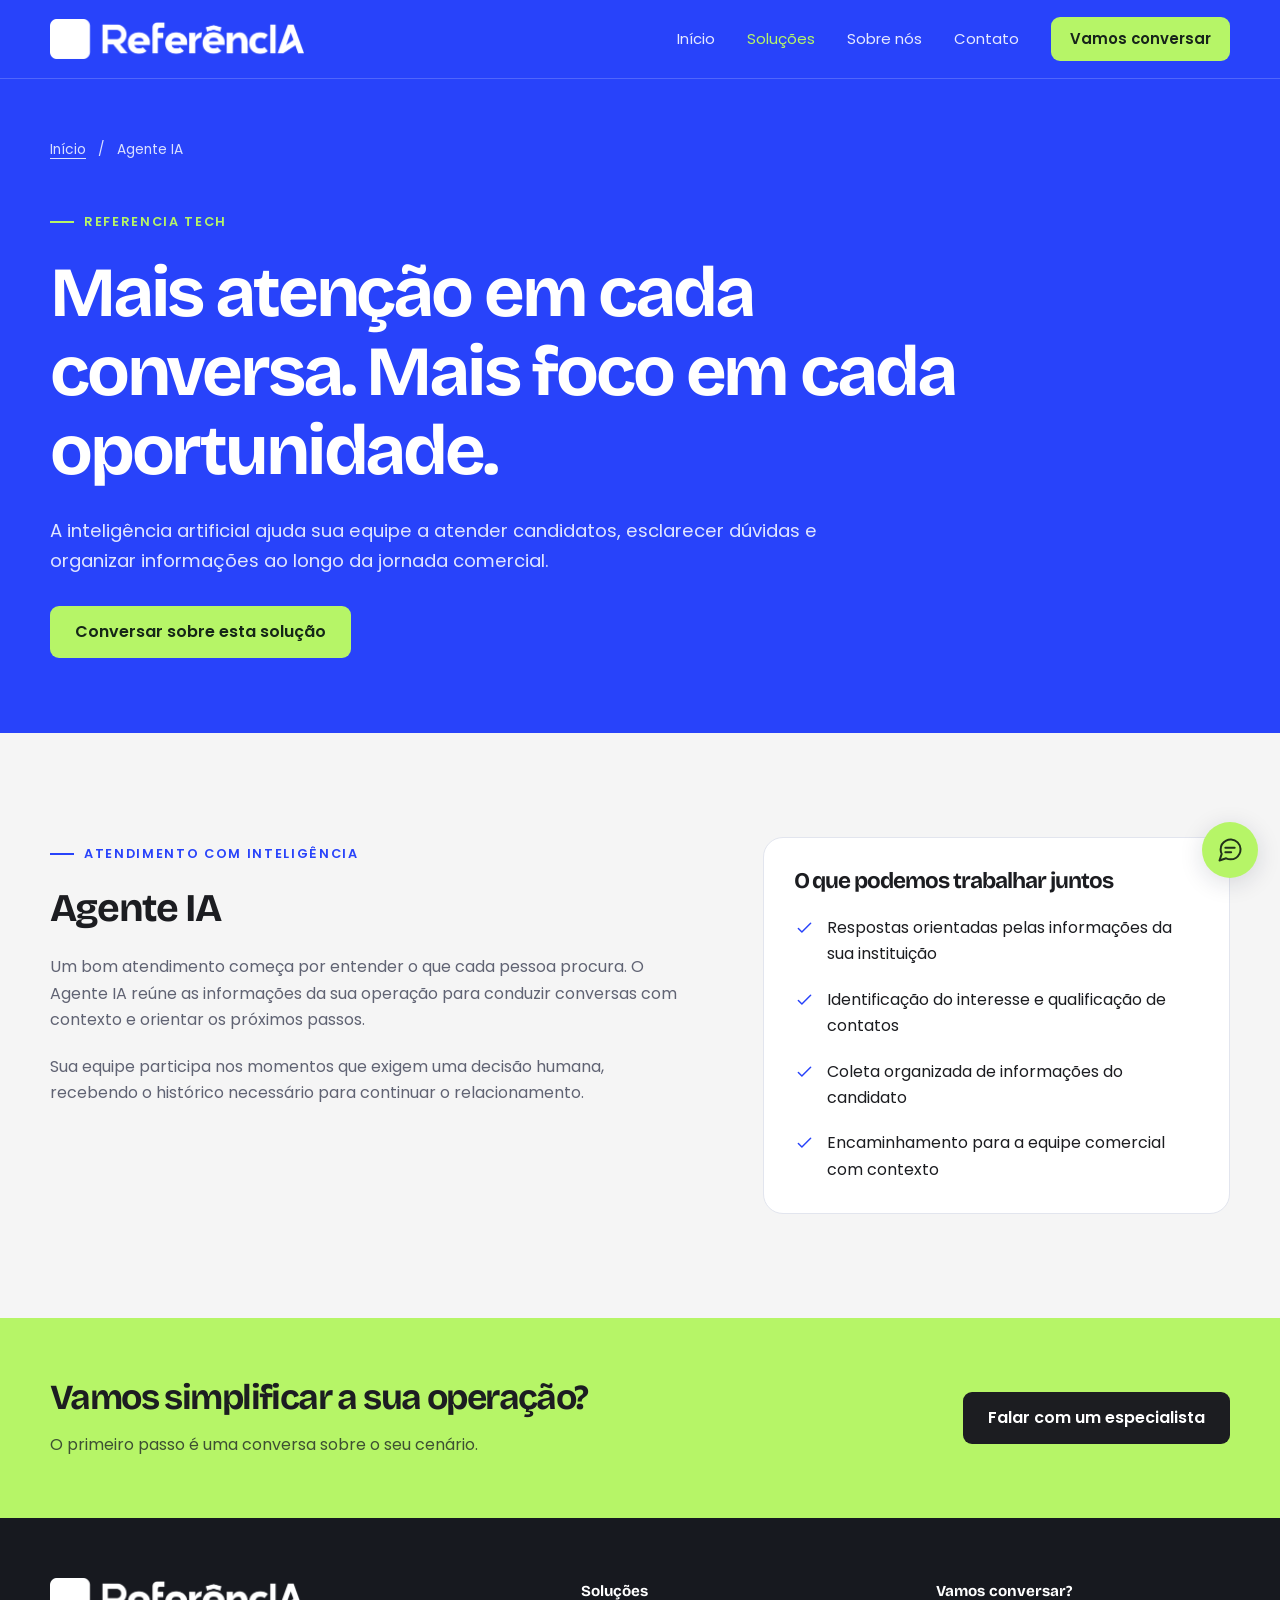
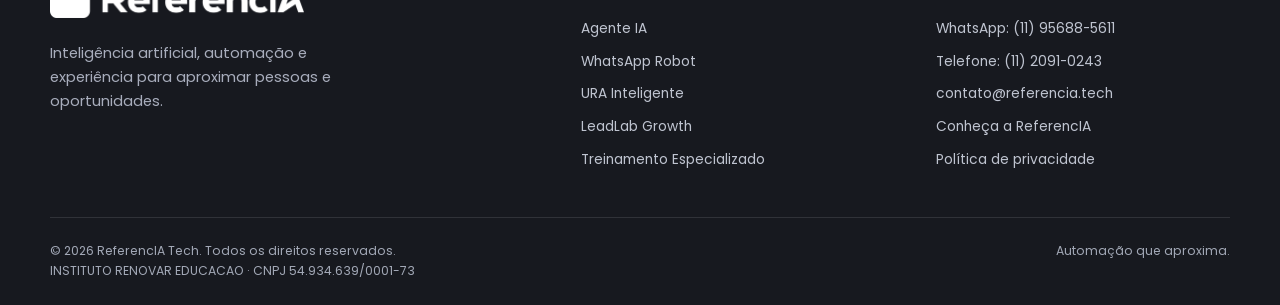
==== agente-ia/index.html @ 693314c7 "Restaura logo, partículas e estética da referência original" ====
<!doctype html>
<html lang="pt-BR"><head><meta charset="utf-8"><meta name="viewport" content="width=device-width, initial-scale=1"><title>Agente IA | ReferencIA Tech</title><meta name="description" content="Conversas que acolhem, respondem e qualificam. Dê continuidade ao atendimento e entregue mais contexto à sua equipe."><meta name="theme-color" content="#2843fa"><meta name="robots" content="index, follow"><link rel="canonical" href="https://referencia.tech/agente-ia/"><meta property="og:type" content="website"><meta property="og:locale" content="pt_BR"><meta property="og:site_name" content="ReferencIA Tech"><meta property="og:title" content="Agente IA | ReferencIA Tech"><meta property="og:description" content="Conversas que acolhem, respondem e qualificam. Dê continuidade ao atendimento e entregue mais contexto à sua equipe."><meta property="og:url" content="https://referencia.tech/agente-ia/"><meta property="og:image" content="https://referencia.tech/wp-content/uploads/2025/11/Diferenciais-6.jpg"><meta name="twitter:card" content="summary_large_image"><link rel="icon" type="image/png" href="../assets/favicon.png"><link rel="preload" href="../assets/brand.woff2" as="font" type="font/woff2" crossorigin><link rel="stylesheet" href="../assets/site.css?v=20260929-2"><script defer src="../assets/site.js?v=20260929-2"></script><script type="application/ld+json">{"@context": "https://schema.org", "@type": "Organization", "name": "ReferencIA Tech", "legalName": "INSTITUTO RENOVAR EDUCACAO", "url": "https://referencia.tech/", "email": "contato@referencia.tech", "telephone": "+5511956885611"}</script><noscript><style>.menu-toggle{display:none}@media(max-width:720px){.nav-wrap{height:auto;flex-wrap:wrap;padding-block:20px}.nav-links{display:flex;position:static;padding:0;box-shadow:none;background:transparent;width:100%}}[data-contact-form]{display:none}</style></noscript></head><body><a href="#conteudo" class="skip-link">Pular para o conteúdo</a>
<header class="header"><div class="container nav-wrap"><a class="brand" href="../" aria-label="ReferencIA Tech — página inicial"><img src="[data-uri]" width="1024" height="161" alt="ReferencIA"></a>
<button class="menu-toggle" data-menu-toggle aria-expanded="false" aria-controls="menu-principal" aria-label="Abrir menu"><svg class="icon" viewBox="0 0 24 24" aria-hidden="true"><path d="M4 6h16M4 12h16M4 18h16"/></svg></button>
<nav class="nav-links" id="menu-principal" data-menu aria-label="Navegação principal"><a href="../">Início</a><a href="../solucoes/" aria-current="page">Soluções</a><a href="../sobre-nos/">Sobre nós</a><a href="../contato/">Contato</a><a href="https://wa.me/5511956885611?text=Ol%C3%A1%21%20Quero%20conhecer%20as%20solu%C3%A7%C3%B5es%20da%20ReferencIA%20Tech." class="button lime" target="_blank" rel="noopener noreferrer">Vamos conversar</a></nav></div></header><main id="conteudo"><section class="page-hero"><div class="container"><nav class="breadcrumbs" aria-label="Caminho da página"><a href="../">Início</a><span aria-hidden="true">/</span><span>Agente IA</span></nav><span class="eyebrow">ReferencIA Tech</span><h1>Mais atenção em cada conversa. Mais foco em cada oportunidade.</h1><p>A inteligência artificial ajuda sua equipe a atender candidatos, esclarecer dúvidas e organizar informações ao longo da jornada comercial.</p><div class="actions"><a class="button lime" href="../contato/">Conversar sobre esta solução</a></div></div></section><section class="section"><div class="container detail-layout"><div><span class="eyebrow">Atendimento com inteligência</span><h2>Agente IA</h2><p>Um bom atendimento começa por entender o que cada pessoa procura. O Agente IA reúne as informações da sua operação para conduzir conversas com contexto e orientar os próximos passos.</p><p>Sua equipe participa nos momentos que exigem uma decisão humana, recebendo o histórico necessário para continuar o relacionamento.</p></div><aside class="detail-box"><h3>O que podemos trabalhar juntos</h3><ul class="checklist"><li><svg class="icon" viewBox="0 0 24 24" aria-hidden="true"><path d="m5 12 4 4L19 6"/></svg><span>Respostas orientadas pelas informações da sua instituição</span></li><li><svg class="icon" viewBox="0 0 24 24" aria-hidden="true"><path d="m5 12 4 4L19 6"/></svg><span>Identificação do interesse e qualificação de contatos</span></li><li><svg class="icon" viewBox="0 0 24 24" aria-hidden="true"><path d="m5 12 4 4L19 6"/></svg><span>Coleta organizada de informações do candidato</span></li><li><svg class="icon" viewBox="0 0 24 24" aria-hidden="true"><path d="m5 12 4 4L19 6"/></svg><span>Encaminhamento para a equipe comercial com contexto</span></li></ul></aside></div></section><section class="cta-band"><div class="container"><div><h2>Vamos simplificar a sua operação?</h2><p>O primeiro passo é uma conversa sobre o seu cenário.</p></div><a href="../contato/" class="button dark">Falar com um especialista</a></div></section></main><footer class="footer"><div class="container"><div class="footer-top"><div class="footer-about"><a class="brand" href="../" aria-label="ReferencIA Tech — início"><img src="[data-uri]" width="1024" height="161" alt="ReferencIA"></a><p>Inteligência artificial, automação e experiência para aproximar pessoas e oportunidades.</p></div><div><h3>Soluções</h3><div class="footer-links"><a href="../agente-ia/">Agente IA</a><a href="../whatsapp-robot/">WhatsApp Robot</a><a href="../ura-inteligente/">URA Inteligente</a><a href="../leadlab-growth/">LeadLab Growth</a><a href="../treinamento-especializado/">Treinamento Especializado</a></div></div><div><h3>Vamos conversar?</h3><div class="footer-links"><a href="https://wa.me/5511956885611?text=Ol%C3%A1%21%20Quero%20conhecer%20as%20solu%C3%A7%C3%B5es%20da%20ReferencIA%20Tech." target="_blank" rel="noopener noreferrer">WhatsApp: (11) 95688-5611</a><a href="tel:+551120910243">Telefone: (11) 2091-0243</a><a href="mailto:contato@referencia.tech">contato@referencia.tech</a><a href="../sobre-nos/">Conheça a ReferencIA</a><a href="../politica-de-privacidade/">Política de privacidade</a></div></div></div><div class="footer-legal"><p>© 2026 ReferencIA Tech. Todos os direitos reservados.<br>INSTITUTO RENOVAR EDUCACAO · CNPJ 54.934.639/0001-73</p><span>Automação que aproxima.</span></div></div></footer><a class="whatsapp-float" href="https://wa.me/5511956885611?text=Ol%C3%A1%21%20Quero%20conhecer%20as%20solu%C3%A7%C3%B5es%20da%20ReferencIA%20Tech." target="_blank" rel="noopener noreferrer" aria-label="Conversar com a ReferencIA pelo WhatsApp"><svg class="icon" viewBox="0 0 24 24" aria-hidden="true"><path d="M21 11.5a8.4 8.4 0 0 1-.9 3.8 8.5 8.5 0 0 1-7.6 4.7 8.4 8.4 0 0 1-3.8-.9L3 21l1.9-5.7a8.4 8.4 0 0 1-.9-3.8 8.5 8.5 0 0 1 4.7-7.6 8.4 8.4 0 0 1 3.8-.9h.5a8.5 8.5 0 0 1 8 8v.5Z"/><path d="M8 10h8m-8 4h5"/></svg></a></body></html>
---- assets/site.css ----
@font-face{font-family:Brand;src:url('./brand.woff2') format('woff2');font-display:swap;font-weight:100 900}
:root{--blue:#2843fa;--blue-deep:#1832d8;--lime:#b6f567;--ink:#1c1d21;--muted:#606373;--paper:#f6f7fb;--line:#e2e5ee;--radius:20px;--max:1180px}
*{box-sizing:border-box}html{scroll-behavior:smooth;scroll-padding-top:100px}body{margin:0;color:var(--ink);background:var(--paper);font-family:Brand,'Segoe UI',Arial,sans-serif;font-size:16px;line-height:1.65}a{color:inherit;text-decoration:none}img{display:block;max-width:100%;height:auto}button,input,select,textarea{font:inherit}button,a,input,select,textarea{-webkit-tap-highlight-color:transparent}a,button{touch-action:manipulation}button{cursor:pointer}button:disabled{cursor:wait;opacity:.7}a:focus-visible,button:focus-visible,summary:focus-visible{outline:3px solid var(--lime);outline-offset:5px}input:focus-visible,select:focus-visible,textarea:focus-visible{outline:3px solid var(--blue);outline-offset:2px}p,h1,h2,h3{margin:0}h1,h2,h3{line-height:1.12;letter-spacing:-.045em;font-weight:700}h2{font-size:clamp(2.1rem,4vw,3.25rem)}h3{font-size:1.4rem}p{color:var(--muted)}.container{width:min(var(--max),calc(100% - 64px));margin-inline:auto}.section{padding:104px 0}.eyebrow{display:inline-flex;align-items:center;gap:10px;font-size:.8rem;letter-spacing:.13em;font-weight:650;text-transform:uppercase;color:var(--blue);margin-bottom:22px}.eyebrow:before{content:'';width:24px;height:2px;background:currentColor}.button{display:inline-flex;justify-content:center;align-items:center;gap:10px;min-height:52px;padding:12px 24px;border:1px solid transparent;border-radius:9px;background:var(--blue);color:#fff;font-weight:650;line-height:1.4;transition:transform .2s,background .2s}.button:hover{background:var(--blue-deep);transform:translateY(-2px)}.button.lime{background:var(--lime);color:#152617}.button.lime:hover{background:#c5ff82}.button.outline{background:transparent;border-color:#ffffff50;color:#fff}.button.outline:hover{background:#ffffff12}.button.dark{background:var(--ink)}.button.white{background:#fff;color:var(--blue)}.actions{display:flex;flex-wrap:wrap;gap:14px}.skip-link{position:fixed;top:-100px;left:20px;padding:12px 20px;z-index:200;background:var(--lime);color:#111}.skip-link:focus{top:12px}.icon{width:26px;height:26px;fill:none;stroke:currentColor;stroke-width:1.7;stroke-linecap:round;stroke-linejoin:round;flex:none}
.header{position:sticky;top:0;z-index:50;background:var(--blue);color:#fff;border-bottom:1px solid #ffffff28}.nav-wrap{height:88px;display:flex;align-items:center;justify-content:space-between;gap:28px}.brand{display:block;flex:none}.brand img{width:214px;filter:brightness(0) invert(1)}.nav-links{display:flex;align-items:center;gap:32px}.nav-links>a{font-size:.93rem;color:#e6e9ff;transition:color .2s}.nav-links>a:hover,.nav-links>a[aria-current=page]{color:var(--lime)}.nav-links .button{min-height:44px;padding:10px 18px;color:#17241a}.menu-toggle{display:none;align-items:center;justify-content:center;width:46px;height:46px;background:none;border:1px solid #ffffff50;border-radius:8px;color:#fff}.hero{background:var(--blue);color:#fff;position:relative;overflow:hidden}.hero:before{content:'';position:absolute;inset:0;pointer-events:none;background-image:linear-gradient(#ffffff08 1px,transparent 1px),linear-gradient(90deg,#ffffff08 1px,transparent 1px);background-size:88px 88px;mask-image:linear-gradient(transparent,#000 50%,transparent)}.hero-inner{position:relative;text-align:center;padding:90px 0 62px;max-width:1010px;margin:auto}.hero .eyebrow{color:#e4e8ff;border:1px solid #ffffff32;border-radius:30px;padding:7px 16px;margin-bottom:26px;letter-spacing:.1em}.hero .eyebrow:before{display:none}.hero h1{font-size:clamp(2.8rem,6vw,5.4rem);font-weight:650;line-height:1.04;letter-spacing:-.055em}.hero h1 em{font-style:normal;color:var(--lime)}.hero .lead{font-size:1.13rem;line-height:1.7;color:#e3e8ff;max-width:670px;margin:25px auto 28px}.hero .actions{justify-content:center}.hero-note{margin-top:17px;color:#e1e5ff;font-size:.82rem}.hero-bottom{position:relative;display:flex;justify-content:space-between;align-items:center;gap:24px;padding:24px 0 28px;margin-top:25px;border-top:1px solid #ffffff30;color:#edf0ff}.hero-bottom>span{font-size:.85rem;max-width:180px;line-height:1.4}.audiences{display:flex;gap:32px;flex-wrap:wrap;font-size:.95rem;font-weight:600}.audiences span{display:flex;gap:8px;align-items:center}.audiences .icon{width:18px;height:18px;color:var(--lime)}.section-heading{display:flex;justify-content:space-between;align-items:end;gap:40px;margin-bottom:42px}.section-heading>div{max-width:600px}.section-heading>p{max-width:360px}.section-heading .eyebrow{margin-bottom:17px}.solution-grid{display:grid;grid-template-columns:repeat(3,1fr);gap:18px}.solution-card{border:1px solid var(--line);background:#fff;padding:30px;border-radius:var(--radius);position:relative;display:flex;flex-direction:column;min-height:330px;transition:transform .2s,border-color .2s,box-shadow .2s}.solution-card:hover{transform:translateY(-5px);border-color:#abb5ff;box-shadow:0 16px 35px #1223a10a}.card-top{display:flex;justify-content:space-between;align-items:center;margin-bottom:32px}.icon-box{display:flex;align-items:center;justify-content:center;width:52px;height:52px;border-radius:14px;background:#eef0ff;color:var(--blue)}.card-num{font-size:.8rem;color:#737887}.solution-card p{font-size:.94rem;margin:16px 0 26px}.card-link{margin-top:auto;font-size:.9rem;font-weight:650;color:var(--blue);display:inline-flex;align-items:center;gap:8px;min-height:30px}.card-link:after{content:'+';font-size:1.25rem;font-weight:400}.solution-card.featured{background:var(--blue);color:#fff;border-color:var(--blue)}.solution-card.featured .icon-box{background:var(--lime);color:#19300c}.solution-card.featured p{color:#e2e7ff}.solution-card.featured .card-num{color:#dbe0ff}.solution-card.featured .card-link{color:var(--lime)}.results{background:var(--ink);color:#fff}.results p{color:#b2b6c3}.results .eyebrow{color:var(--lime)}.benefit-grid{display:grid;grid-template-columns:repeat(4,1fr);gap:32px;margin-top:54px}.benefit{border-top:1px solid #ffffff30;padding-top:25px}.benefit .icon{color:var(--lime);margin-bottom:25px}.benefit h3{font-size:1.22rem;line-height:1.25;margin-bottom:14px}.benefit p{font-size:.95rem}.about-layout{display:grid;grid-template-columns:1fr 1fr;gap:80px;align-items:center}.about-image{position:relative;padding:0 24px 24px 0}.about-image>img{width:100%;aspect-ratio:1;object-fit:cover;border-radius:24px}.experience{position:absolute;right:0;bottom:0;background:var(--lime);border-radius:16px;padding:23px 30px;max-width:220px;box-shadow:0 14px 30px #13202515}.experience strong{font-size:3.3rem;line-height:1;letter-spacing:-.06em}.experience p{color:#20311b;line-height:1.35;font-size:.85rem;margin-top:7px}.about-copy>p{margin-top:22px}.about-copy .actions{margin-top:30px}.steps{background:#e9edff}.steps-grid{display:grid;grid-template-columns:repeat(3,1fr);gap:50px;margin-top:44px}.step-number{width:45px;height:45px;display:grid;place-items:center;border:1px solid #adb8f9;border-radius:50%;color:var(--blue);font-size:.86rem;margin-bottom:24px}.steps-grid h3{margin-bottom:15px}.steps-grid p{font-size:.97rem}.contact-layout{display:grid;grid-template-columns:.9fr 1.1fr;gap:80px}.contact-copy>p{margin-top:24px;max-width:430px}.contact-options{display:grid;gap:24px;margin-top:38px}.contact-option{display:flex;align-items:center;gap:17px}.contact-option small{display:block;color:var(--muted);font-size:.82rem}.contact-option strong{display:block;font-weight:600}.contact-option:hover strong{color:var(--blue)}.form-panel{background:#fff;border:1px solid var(--line);border-radius:24px;padding:36px}.form-panel h3{font-size:1.65rem}.form-panel>p{font-size:.91rem;margin:12px 0 27px}.form-grid{display:grid;grid-template-columns:1fr 1fr;gap:19px}.field.full{grid-column:1/-1}.field label{display:block;font-size:.85rem;font-weight:650;margin-bottom:7px}.field input{width:100%;min-width:0;min-height:49px;border:1px solid #d6dbe6;border-radius:7px;background:#fafbff;padding:11px 13px;color:var(--ink)}.field input::placeholder{color:#828897}.consent{display:flex;align-items:start;gap:10px;font-size:.8rem;color:var(--muted);margin:20px 0}.consent input{width:17px;height:17px;flex:none;margin:4px 0 0;accent-color:var(--blue)}.consent a{text-decoration:underline}.form-panel .button{width:100%}.form-status{font-size:.91rem;margin-top:16px;min-height:0;color:var(--ink)}.form-status:empty{display:none}.form-status[data-state=error]{color:#a52a24}.form-status[data-state=success]{color:#216732}.form-fallback{margin-top:12px;font-size:.9rem;text-decoration:underline;color:var(--blue)}.faq-section{padding-top:0}.faq-layout{display:grid;grid-template-columns:1fr 1.4fr;gap:70px}.faq-layout h2{font-size:2.4rem}.faq-list details{padding:20px 0;border-bottom:1px solid var(--line)}.faq-list details:first-child{border-top:1px solid var(--line)}.faq-list summary{display:flex;align-items:center;justify-content:space-between;gap:18px;cursor:pointer;list-style:none;font-weight:600;line-height:1.45}.faq-list summary::-webkit-details-marker{display:none}.faq-list summary:after{content:'+';font-size:1.5rem;color:var(--blue);font-weight:400}.faq-list details[open] summary:after{content:'−'}.faq-list details p{padding:16px 28px 0 0;font-size:.94rem}.footer{padding:60px 0 24px;background:#17191f;color:#fff}.footer-top{display:grid;grid-template-columns:1.6fr 1fr 1fr;gap:60px;padding-bottom:45px}.footer .brand img{width:210px}.footer-about p{max-width:310px;color:#a8adbc;font-size:.92rem;margin-top:23px}.footer h3{font-size:.95rem;letter-spacing:0;margin:5px 0 18px}.footer-links{display:grid;gap:10px;color:#bfc4d0;font-size:.86rem}.footer-links a:hover{color:var(--lime)}.footer-legal{padding:23px 0 0;border-top:1px solid #ffffff1c;display:flex;justify-content:space-between;gap:24px;color:#a2a8b6;font-size:.77rem}.footer-legal p{font-size:.77rem;color:#a2a8b6}.footer-legal a{text-decoration:underline}.whatsapp-float{position:fixed;bottom:22px;right:22px;z-index:40;background:var(--lime);color:#20301a;border-radius:50%;width:56px;height:56px;display:grid;place-items:center;box-shadow:0 5px 24px #131e3b24;transition:transform .2s}.whatsapp-float:hover{transform:translateY(-4px)}.whatsapp-float .icon{width:28px;height:28px}.page-hero{background:var(--blue);color:#fff;padding:60px 0 75px}.breadcrumbs{display:flex;flex-wrap:wrap;gap:12px;color:#d9e0ff;font-size:.86rem;margin-bottom:43px}.breadcrumbs a{text-decoration:underline;text-underline-offset:4px}.page-hero .eyebrow{color:var(--lime)}.page-hero h1{font-size:clamp(2.7rem,5.5vw,4.4rem);max-width:940px}.page-hero p{color:#e1e6ff;font-size:1.14rem;max-width:770px;margin-top:25px}.page-hero .actions{margin-top:30px}.detail-layout{display:grid;grid-template-columns:1.15fr .85fr;gap:80px;align-items:start}.detail-layout h2{font-size:2.45rem;margin-bottom:24px}.detail-layout p+p{margin-top:20px}.detail-box{padding:30px;background:#fff;border:1px solid var(--line);border-radius:20px}.detail-box h3{margin-bottom:22px}.checklist{list-style:none;padding:0;margin:0;display:grid;gap:19px}.checklist li{display:flex;gap:12px;align-items:start}.checklist .icon{width:21px;height:21px;color:var(--blue);margin-top:3px}.cta-band{padding:60px 0;background:var(--lime)}.cta-band .container{display:flex;justify-content:space-between;align-items:center;gap:40px}.cta-band h2{font-size:2.2rem;max-width:680px}.cta-band p{margin-top:14px;color:#3d5032}.legal-copy{max-width:820px}.legal-copy h2{font-size:1.7rem;margin:35px 0 16px}.legal-copy p{margin-bottom:16px}.legal-copy a{color:var(--blue);text-decoration:underline}
@media(min-width:1600px){.hero-inner{padding-top:105px;padding-bottom:85px}}
@media(max-width:1000px){.nav-links{gap:22px}.brand img{width:185px}.nav-links .button{display:none}.section{padding:80px 0}.solution-grid{grid-template-columns:repeat(2,1fr)}.benefit-grid{grid-template-columns:repeat(2,1fr);gap:36px}.about-layout,.contact-layout,.detail-layout{gap:40px}.hero h1{font-size:4.4rem}.hero-inner{padding-top:75px}.footer-top{gap:35px}.faq-section{padding-top:0}.audiences{gap:20px}.hero-bottom>span{max-width:150px}}
@media(max-width:720px){.container{width:calc(100% - 40px)}.nav-wrap{height:74px}.brand img{width:180px}.menu-toggle{display:flex}.nav-links{position:absolute;left:0;right:0;top:73px;background:var(--blue-deep);padding:24px;display:none;flex-direction:column;align-items:stretch;gap:8px;border-bottom:1px solid #ffffff30;box-shadow:0 20px 25px #12228a22}.nav-links.is-open{display:flex}.nav-links>a{padding:10px 4px;font-size:1rem}.nav-links .button{display:flex;margin-top:8px}.hero-inner{padding:56px 0 39px}.hero h1{font-size:clamp(2.7rem,10vw,4.3rem)}.hero .eyebrow{font-size:.69rem;letter-spacing:.07em;padding:7px 12px}.hero .lead{font-size:1rem;margin:23px auto}.hero .actions{gap:10px}.hero .button{width:100%}.hero-bottom{align-items:start;flex-direction:column;gap:18px;margin-top:0;padding:24px 0 28px}.hero-bottom>span{max-width:none}.audiences{gap:12px 20px;font-size:.84rem}.section{padding:66px 0}.section-heading{display:block;margin-bottom:30px}.section-heading>p{margin-top:20px;max-width:none}.solution-grid{grid-template-columns:1fr}.solution-card{min-height:290px;padding:27px}.card-top{margin-bottom:27px}.about-layout,.contact-layout,.faq-layout,.detail-layout{grid-template-columns:1fr;gap:37px}.about-image{max-width:480px}.about-copy h2{font-size:2.5rem}.benefit-grid{gap:30px 22px;margin-top:35px}.benefit h3{font-size:1.1rem}.benefit p{font-size:.87rem}.steps-grid{grid-template-columns:1fr;gap:30px}.step-number{margin-bottom:15px}.form-panel{padding:26px 22px}.form-grid{grid-template-columns:1fr;gap:16px}.faq-section{padding-top:0}.footer{padding-top:48px}.footer-top{grid-template-columns:1fr 1fr;gap:35px 25px}.footer-about{grid-column:1/-1}.footer-legal{flex-direction:column;gap:13px;padding-right:45px}.page-hero{padding:38px 0 54px}.breadcrumbs{margin-bottom:32px}.page-hero h1{font-size:2.8rem}.page-hero p{font-size:1.02rem}.page-hero .button{width:100%}.cta-band .container{align-items:start;flex-direction:column;gap:28px}.cta-band h2{font-size:2rem}.whatsapp-float{bottom:16px;right:16px;width:52px;height:52px}}
@media(prefers-reduced-motion:reduce){html{scroll-behavior:auto}*,*:before,*:after{transition:none!important;animation:none!important}}

.contact-copy h1{font-size:clamp(2.1rem,4vw,3.25rem)}

/* Identidade visual da referência: marca, tipografia, partículas e módulos azuis. */
@font-face{font-family:Poppins;src:url('./poppins-regular.woff2') format('woff2');font-style:normal;font-weight:400;font-display:swap}
@font-face{font-family:Poppins;src:url('./poppins-semibold.woff2') format('woff2');font-style:normal;font-weight:600 800;font-display:swap}
body{font-family:Poppins,'Segoe UI',Arial,sans-serif;background:#f5f5f5}
h1,h2,h3{font-family:Brand,Poppins,'Segoe UI',Arial,sans-serif}
.header{background:#2843fa;border-bottom-color:#ffffff30}
.nav-wrap{height:78px}
.brand img{width:254px;height:auto;filter:brightness(0) invert(1)}
.hero{background:#2843fa}
.hero:before{display:none}
.hero-particles{position:absolute;inset:0;overflow:hidden;pointer-events:none}
.hero-particles canvas{display:block;width:100%;height:100%}
.hero>.container{position:relative;z-index:1;pointer-events:none}
.hero a,.hero button{pointer-events:auto}
.hero-inner{max-width:1100px;padding:112px 0 96px;text-align:center}
.hero h1{font-size:clamp(2.5rem,4.1vw,3.55rem);line-height:1.08;font-weight:650;letter-spacing:-.028em}
.hero .lead{max-width:1020px;margin:39px auto 26px;font-size:1.05rem;line-height:1.65;color:#f3f5ff}
.hero-highlight{margin:30px auto 35px;color:var(--lime);font-size:1.08rem;font-weight:600;max-width:960px}
.hero .button.lime{border-radius:22px;padding:15px 28px;box-shadow:0 6px 22px #091bba42;font-size:1.05rem;min-height:54px}
.hero .button.outline{border-radius:22px}
.hero .actions{gap:16px}
.section-heading .eyebrow{border-radius:30px;background:#343541;color:#fff;padding:6px 19px;letter-spacing:0;font-size:.85rem;text-transform:none}
.section-heading .eyebrow:before{display:none}
.solution-card{background:var(--blue);border-color:transparent;color:white;box-shadow:0 6px 16px #203aeb20;min-height:320px}
.solution-card:hover{background:#1e38ec;border-color:#7d8eff;box-shadow:0 14px 28px #203aeb30}
.solution-card .icon-box{background:#ffffff12;color:#fff;border:1px solid #ffffff26}
.solution-card .card-num{color:#dfe4ff}
.solution-card p{color:#f0f2ff}
.solution-card .card-link{color:var(--lime)}
.solution-card.featured{background:#213ada;border-color:transparent}
.solution-card.featured .icon-box{background:#ffffff12;color:#fff}
.results .section-heading{display:block;text-align:center;max-width:880px;margin-inline:auto}
.results .section-heading>div,.results .section-heading>p{max-width:none}
.results .section-heading>p{max-width:740px;margin:24px auto 0}
.results .section-heading .eyebrow{background:#ffffff0a;border:1px solid #ffffff28;color:var(--lime)}
.benefits-showcase{display:grid;grid-template-columns:1fr 280px 1fr;gap:45px;align-items:center;margin-top:55px}
.benefits-column{display:grid;gap:34px}
.benefits-column .benefit{border-top:0;padding-top:0}
.benefits-column .benefit .icon{margin-bottom:12px;width:28px;height:28px}
.benefits-column .benefit h3{font-size:1.3rem;margin-bottom:10px}
.benefits-column .benefit p{font-size:.88rem}
.benefits-phone{margin:0}
.benefits-phone img{width:100%;max-width:280px;margin:auto;border-radius:28px}
.footer .brand img{width:254px}
@media(min-width:1600px){.hero-inner{padding-top:126px;padding-bottom:116px}}
@media(max-width:1000px){.brand img{width:215px}.nav-links{gap:24px}.benefits-showcase{grid-template-columns:1fr 215px 1fr;gap:25px}.hero-inner{padding:88px 0 72px}.hero h1{font-size:3rem}.benefits-column .benefit h3{font-size:1.1rem}.benefits-column .benefit p{font-size:.81rem}}
@media(max-width:720px){.nav-wrap{height:74px}.brand img{width:225px;max-width:59vw}.hero-inner{padding:70px 0 62px}.hero h1{font-size:clamp(2.25rem,7.8vw,3.05rem);line-height:1.12}.hero h1 br{display:none}.hero .lead{font-size:.94rem;margin:28px auto 20px}.hero-highlight{font-size:.95rem;line-height:1.65;margin:22px auto 28px}.hero .actions{gap:12px}.hero .button{width:100%;font-size:1rem}.hero .button.lime{border-radius:17px}.hero .button.outline{border-radius:17px}.benefits-showcase{grid-template-columns:1fr 1fr;gap:28px;margin-top:34px}.benefits-phone{grid-column:1/-1;grid-row:1}.benefits-phone img{width:190px;max-height:390px;object-fit:contain}.benefits-column .benefit h3{font-size:1.14rem}.benefits-column .benefit p{font-size:.86rem}.benefits-column{align-self:start;gap:30px}.footer .brand img{width:240px}.solution-card{min-height:300px}}
@media(max-width:390px){.benefits-showcase{grid-template-columns:1fr}.benefits-column .benefit h3{font-size:1.2rem}.benefits-column .benefit p{font-size:.92rem}.benefits-phone{grid-column:1}}
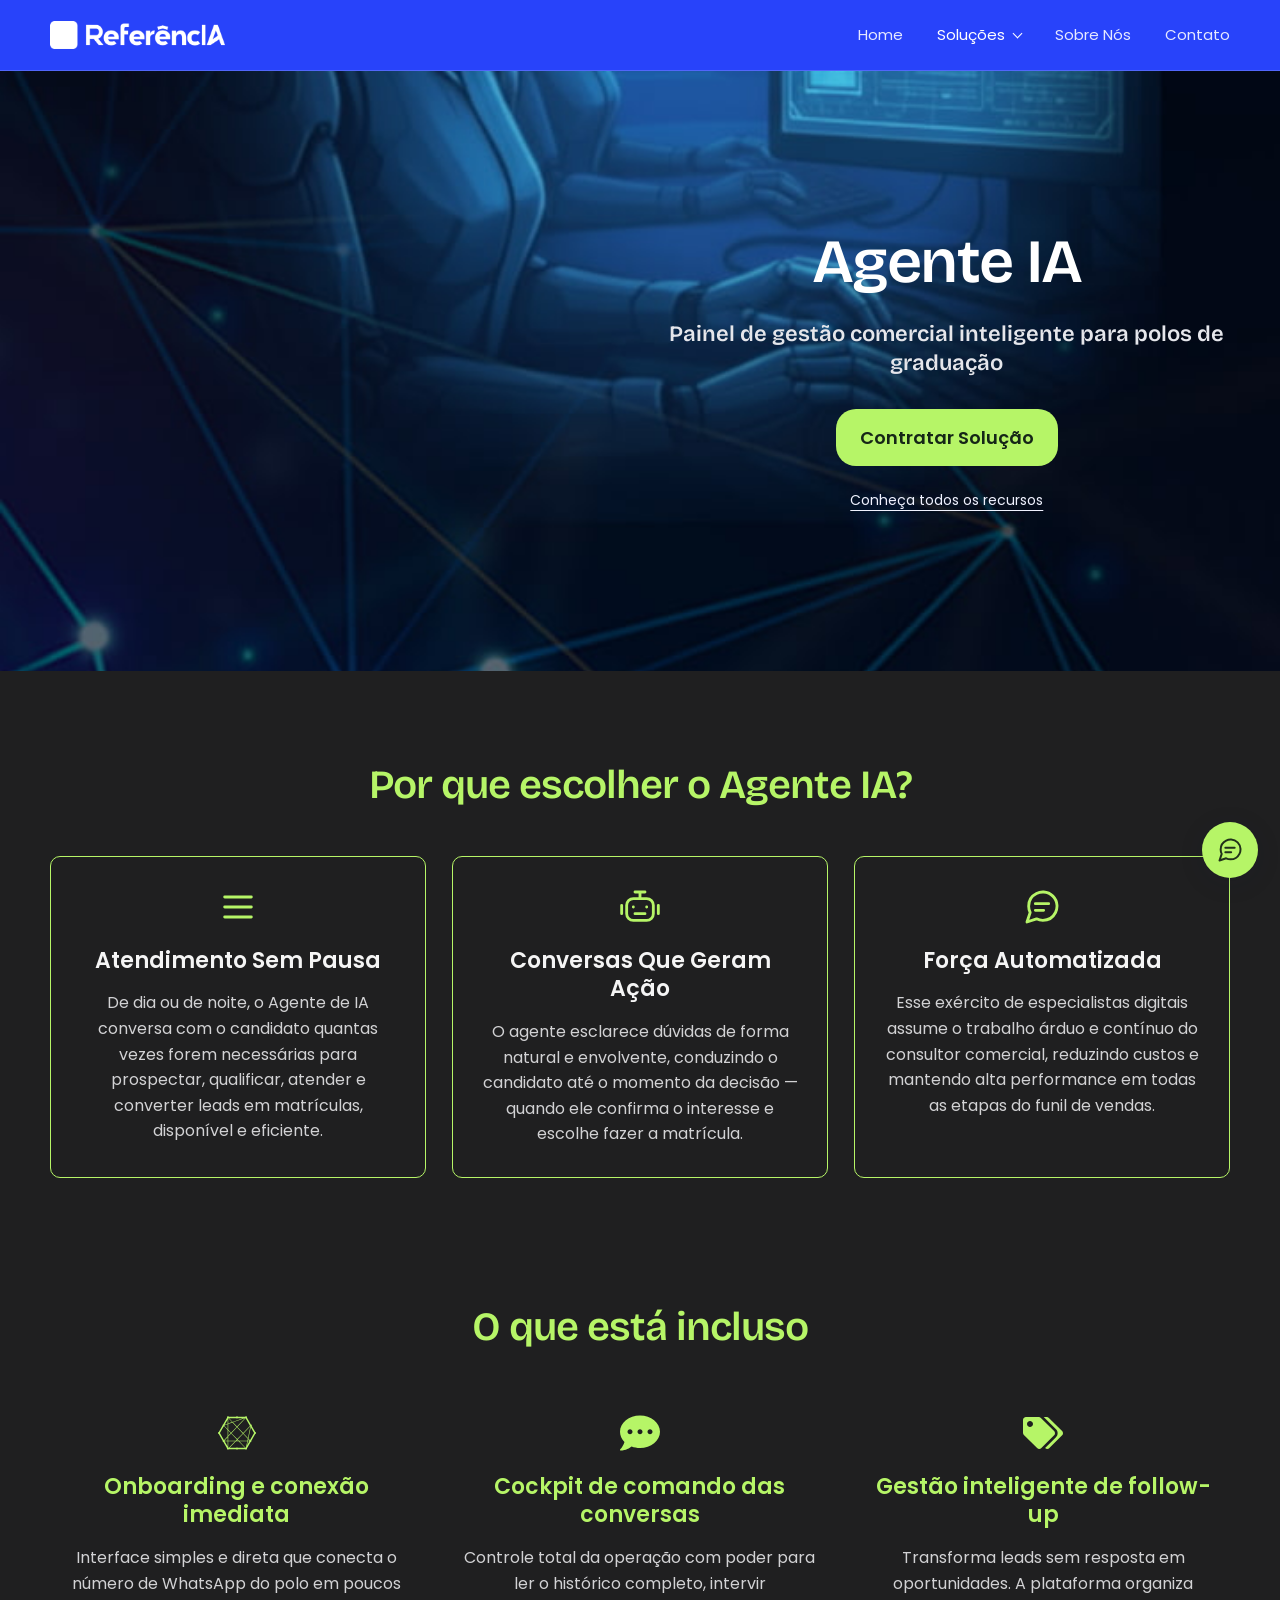
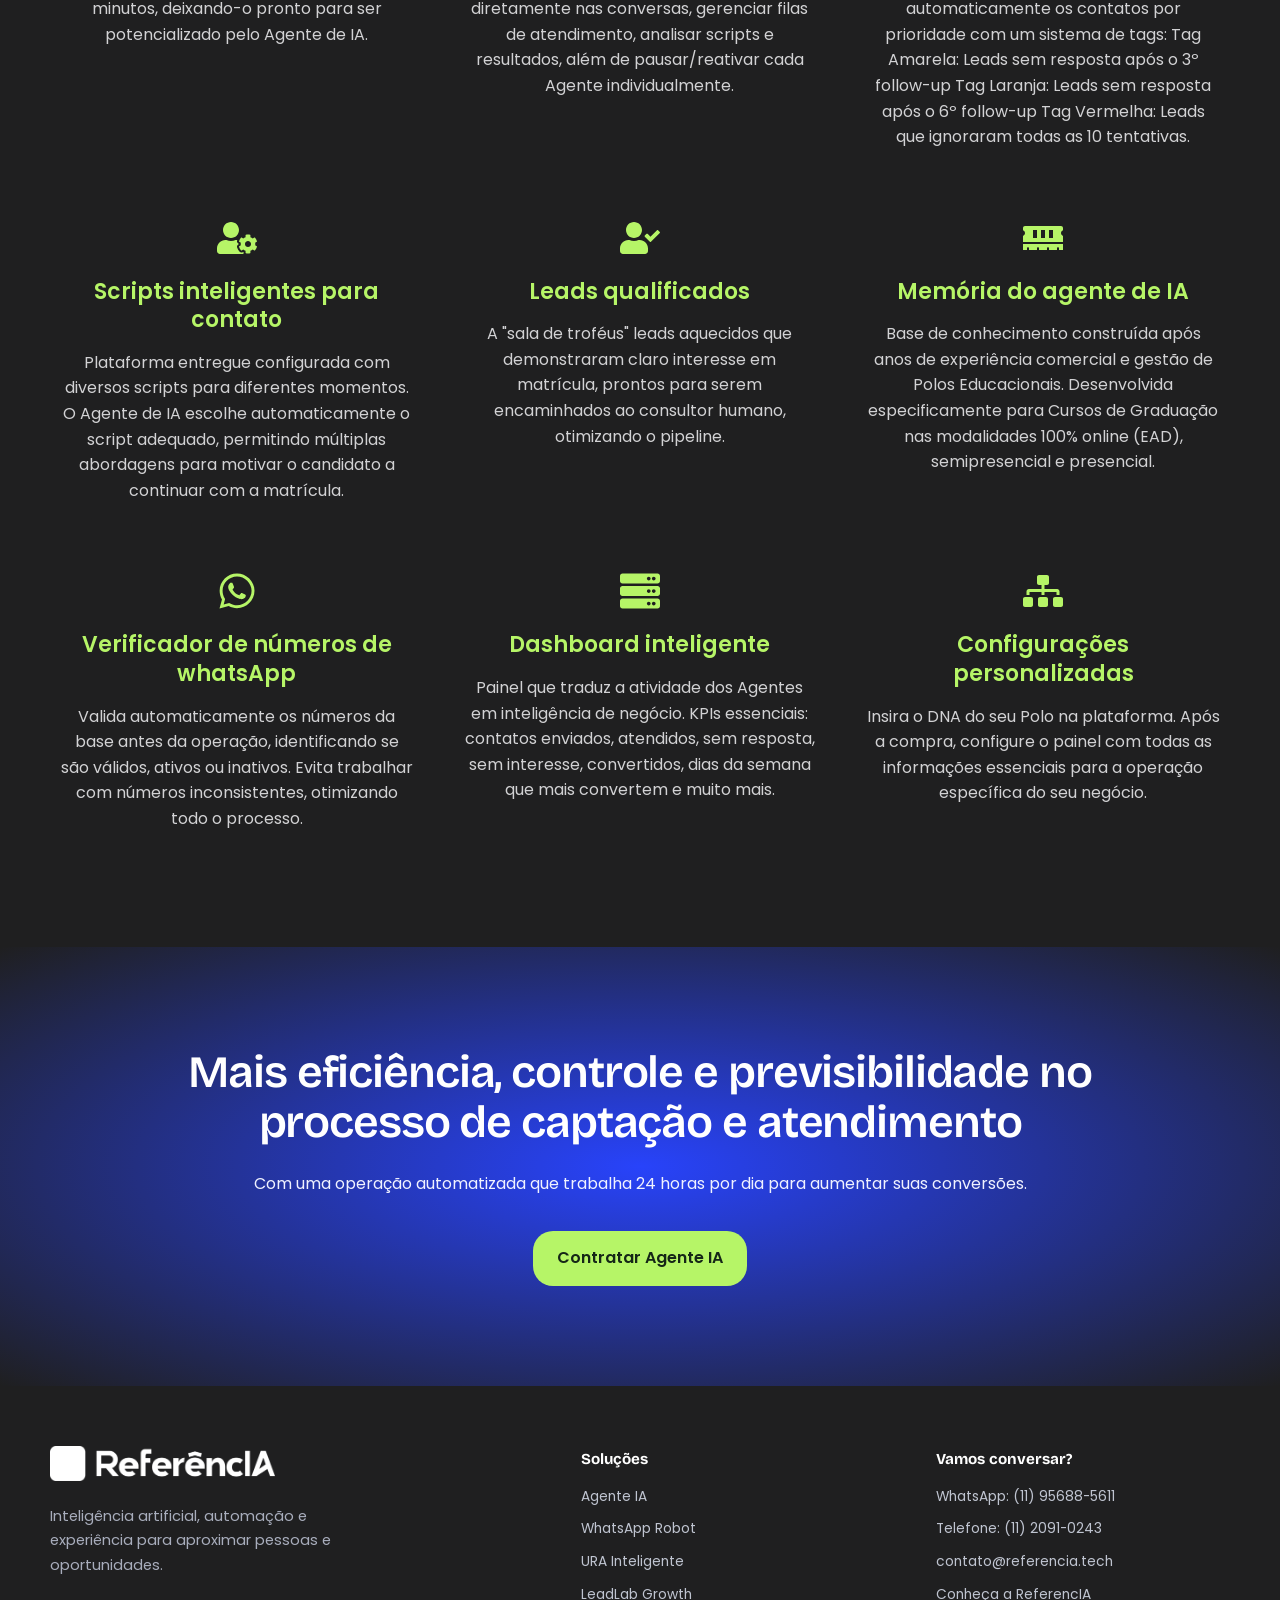
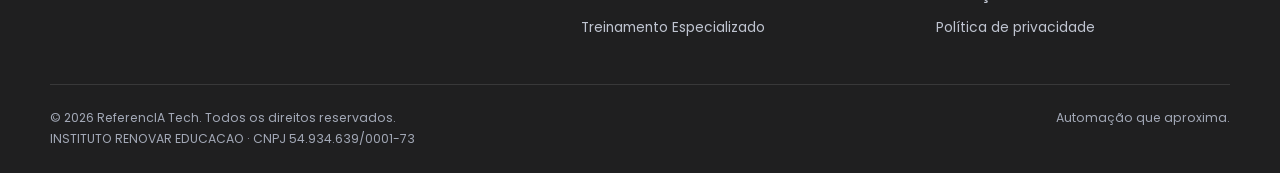
==== commit 380e2854: "Completa páginas originais, restaura banners e corrige navegação interna" ====
--- a/agente-ia/index.html
+++ b/agente-ia/index.html
@@ -1,5 +1,7 @@
 <!doctype html>
-<html lang="pt-BR"><head><meta charset="utf-8"><meta name="viewport" content="width=device-width, initial-scale=1"><title>Agente IA | ReferencIA Tech</title><meta name="description" content="Conversas que acolhem, respondem e qualificam. Dê continuidade ao atendimento e entregue mais contexto à sua equipe."><meta name="theme-color" content="#2843fa"><meta name="robots" content="index, follow"><link rel="canonical" href="https://referencia.tech/agente-ia/"><meta property="og:type" content="website"><meta property="og:locale" content="pt_BR"><meta property="og:site_name" content="ReferencIA Tech"><meta property="og:title" content="Agente IA | ReferencIA Tech"><meta property="og:description" content="Conversas que acolhem, respondem e qualificam. Dê continuidade ao atendimento e entregue mais contexto à sua equipe."><meta property="og:url" content="https://referencia.tech/agente-ia/"><meta property="og:image" content="https://referencia.tech/wp-content/uploads/2025/11/Diferenciais-6.jpg"><meta name="twitter:card" content="summary_large_image"><link rel="icon" type="image/png" href="../assets/favicon.png"><link rel="preload" href="../assets/brand.woff2" as="font" type="font/woff2" crossorigin><link rel="stylesheet" href="../assets/site.css?v=20260929-2"><script defer src="../assets/site.js?v=20260929-2"></script><script type="application/ld+json">{"@context": "https://schema.org", "@type": "Organization", "name": "ReferencIA Tech", "legalName": "INSTITUTO RENOVAR EDUCACAO", "url": "https://referencia.tech/", "email": "contato@referencia.tech", "telephone": "+5511956885611"}</script><noscript><style>.menu-toggle{display:none}@media(max-width:720px){.nav-wrap{height:auto;flex-wrap:wrap;padding-block:20px}.nav-links{display:flex;position:static;padding:0;box-shadow:none;background:transparent;width:100%}}[data-contact-form]{display:none}</style></noscript></head><body><a href="#conteudo" class="skip-link">Pular para o conteúdo</a>
+<html lang="pt-BR"><head><meta charset="utf-8"><meta name="viewport" content="width=device-width, initial-scale=1"><title>Agente IA | ReferencIA Tech</title><meta name="description" content="Conversas que acolhem, respondem e qualificam. Dê continuidade ao atendimento e entregue mais contexto à sua equipe."><meta name="theme-color" content="#2843fa"><meta name="robots" content="index, follow"><link rel="canonical" href="https://referencia.tech/agente-ia/"><meta property="og:type" content="website"><meta property="og:locale" content="pt_BR"><meta property="og:site_name" content="ReferencIA Tech"><meta property="og:title" content="Agente IA | ReferencIA Tech"><meta property="og:description" content="Conversas que acolhem, respondem e qualificam. Dê continuidade ao atendimento e entregue mais contexto à sua equipe."><meta property="og:url" content="https://referencia.tech/agente-ia/"><meta property="og:image" content="https://referencia.tech/wp-content/uploads/2025/11/Diferenciais-6.jpg"><meta name="twitter:card" content="summary_large_image"><link rel="icon" type="image/png" href="../assets/favicon.png"><link rel="preload" href="../assets/brand.woff2" as="font" type="font/woff2" crossorigin><link rel="stylesheet" href="../assets/site.css?v=20260929-3"><script defer src="../assets/site.js?v=20260929-3"></script><script type="application/ld+json">{"@context": "https://schema.org", "@type": "Organization", "name": "ReferencIA Tech", "legalName": "INSTITUTO RENOVAR EDUCACAO", "url": "https://referencia.tech/", "email": "contato@referencia.tech", "telephone": "+5511956885611"}</script><noscript><style>.menu-toggle{display:none}@media(max-width:720px){.nav-wrap{height:auto;flex-wrap:wrap;padding-block:20px}.nav-links{display:flex;position:static;padding:0;box-shadow:none;background:transparent;width:100%}}[data-contact-form]{display:none}</style></noscript></head><body class="reference-page"><a href="#conteudo" class="skip-link">Pular para o conteúdo</a>
 <header class="header"><div class="container nav-wrap"><a class="brand" href="../" aria-label="ReferencIA Tech — página inicial"><img src="[data-uri]" width="1024" height="161" alt="ReferencIA"></a>
 <button class="menu-toggle" data-menu-toggle aria-expanded="false" aria-controls="menu-principal" aria-label="Abrir menu"><svg class="icon" viewBox="0 0 24 24" aria-hidden="true"><path d="M4 6h16M4 12h16M4 18h16"/></svg></button>
-<nav class="nav-links" id="menu-principal" data-menu aria-label="Navegação principal"><a href="../">Início</a><a href="../solucoes/" aria-current="page">Soluções</a><a href="../sobre-nos/">Sobre nós</a><a href="../contato/">Contato</a><a href="https://wa.me/5511956885611?text=Ol%C3%A1%21%20Quero%20conhecer%20as%20solu%C3%A7%C3%B5es%20da%20ReferencIA%20Tech." class="button lime" target="_blank" rel="noopener noreferrer">Vamos conversar</a></nav></div></header><main id="conteudo"><section class="page-hero"><div class="container"><nav class="breadcrumbs" aria-label="Caminho da página"><a href="../">Início</a><span aria-hidden="true">/</span><span>Agente IA</span></nav><span class="eyebrow">ReferencIA Tech</span><h1>Mais atenção em cada conversa. Mais foco em cada oportunidade.</h1><p>A inteligência artificial ajuda sua equipe a atender candidatos, esclarecer dúvidas e organizar informações ao longo da jornada comercial.</p><div class="actions"><a class="button lime" href="../contato/">Conversar sobre esta solução</a></div></div></section><section class="section"><div class="container detail-layout"><div><span class="eyebrow">Atendimento com inteligência</span><h2>Agente IA</h2><p>Um bom atendimento começa por entender o que cada pessoa procura. O Agente IA reúne as informações da sua operação para conduzir conversas com contexto e orientar os próximos passos.</p><p>Sua equipe participa nos momentos que exigem uma decisão humana, recebendo o histórico necessário para continuar o relacionamento.</p></div><aside class="detail-box"><h3>O que podemos trabalhar juntos</h3><ul class="checklist"><li><svg class="icon" viewBox="0 0 24 24" aria-hidden="true"><path d="m5 12 4 4L19 6"/></svg><span>Respostas orientadas pelas informações da sua instituição</span></li><li><svg class="icon" viewBox="0 0 24 24" aria-hidden="true"><path d="m5 12 4 4L19 6"/></svg><span>Identificação do interesse e qualificação de contatos</span></li><li><svg class="icon" viewBox="0 0 24 24" aria-hidden="true"><path d="m5 12 4 4L19 6"/></svg><span>Coleta organizada de informações do candidato</span></li><li><svg class="icon" viewBox="0 0 24 24" aria-hidden="true"><path d="m5 12 4 4L19 6"/></svg><span>Encaminhamento para a equipe comercial com contexto</span></li></ul></aside></div></section><section class="cta-band"><div class="container"><div><h2>Vamos simplificar a sua operação?</h2><p>O primeiro passo é uma conversa sobre o seu cenário.</p></div><a href="../contato/" class="button dark">Falar com um especialista</a></div></section></main><footer class="footer"><div class="container"><div class="footer-top"><div class="footer-about"><a class="brand" href="../" aria-label="ReferencIA Tech — início"><img src="[data-uri]" width="1024" height="161" alt="ReferencIA"></a><p>Inteligência artificial, automação e experiência para aproximar pessoas e oportunidades.</p></div><div><h3>Soluções</h3><div class="footer-links"><a href="../agente-ia/">Agente IA</a><a href="../whatsapp-robot/">WhatsApp Robot</a><a href="../ura-inteligente/">URA Inteligente</a><a href="../leadlab-growth/">LeadLab Growth</a><a href="../treinamento-especializado/">Treinamento Especializado</a></div></div><div><h3>Vamos conversar?</h3><div class="footer-links"><a href="https://wa.me/5511956885611?text=Ol%C3%A1%21%20Quero%20conhecer%20as%20solu%C3%A7%C3%B5es%20da%20ReferencIA%20Tech." target="_blank" rel="noopener noreferrer">WhatsApp: (11) 95688-5611</a><a href="tel:+551120910243">Telefone: (11) 2091-0243</a><a href="mailto:contato@referencia.tech">contato@referencia.tech</a><a href="../sobre-nos/">Conheça a ReferencIA</a><a href="../politica-de-privacidade/">Política de privacidade</a></div></div></div><div class="footer-legal"><p>© 2026 ReferencIA Tech. Todos os direitos reservados.<br>INSTITUTO RENOVAR EDUCACAO · CNPJ 54.934.639/0001-73</p><span>Automação que aproxima.</span></div></div></footer><a class="whatsapp-float" href="https://wa.me/5511956885611?text=Ol%C3%A1%21%20Quero%20conhecer%20as%20solu%C3%A7%C3%B5es%20da%20ReferencIA%20Tech." target="_blank" rel="noopener noreferrer" aria-label="Conversar com a ReferencIA pelo WhatsApp"><svg class="icon" viewBox="0 0 24 24" aria-hidden="true"><path d="M21 11.5a8.4 8.4 0 0 1-.9 3.8 8.5 8.5 0 0 1-7.6 4.7 8.4 8.4 0 0 1-3.8-.9L3 21l1.9-5.7a8.4 8.4 0 0 1-.9-3.8 8.5 8.5 0 0 1 4.7-7.6 8.4 8.4 0 0 1 3.8-.9h.5a8.5 8.5 0 0 1 8 8v.5Z"/><path d="M8 10h8m-8 4h5"/></svg></a></body></html>+<nav class="nav-links" id="menu-principal" data-menu aria-label="Navegação principal"><a href="../">Home</a><details class="nav-solutions"><summary>Soluções</summary><div class="nav-solutions-panel"><a href="../solucoes/">Todas as soluções</a><a href="../agente-ia/">Agente IA</a><a href="../whatsapp-robot/">WhatsApp Robot</a><a href="../ura-inteligente/">URA Inteligente</a><a href="../leadlab-growth/">LeadLab Growth</a><a href="../treinamento-especializado/">Treinamento Especializado</a></div></details><a href="../sobre-nos/">Sobre Nós</a><a href="../contato/">Contato</a></nav></div></header><main id="conteudo">
+<section class="service-hero"><picture class="service-art"><source media="(max-width: 720px)" srcset="../assets/reference/Banners-Mobile-site-ReferencIA-Agente-IA-1.0.jpg"><img src="../assets/reference/Banners-site-ReferencIA-Agente-IA-1.0.jpg" alt="" width="1920" height="1080" fetchpriority="high"></picture><div class="container service-hero-layout"><div class="service-hero-copy"><h1>Agente IA</h1><h2>Painel de gestão comercial inteligente para polos de graduação</h2><a class="button lime" href="#contratar">Contratar Solução</a><a class="service-details" href="#detalhes">Conheça todos os recursos</a></div></div></section><section class="section reference-section reference-dark" id="detalhes"><div class="container"><div class="reference-heading"><h2>Por que escolher o Agente IA?</h2></div><div class="reference-grid why-grid"><article class="reference-feature "><span class="reference-icon"><svg class="icon" viewBox="0 0 24 24" aria-hidden="true"><path d="M4 6h16M4 12h16M4 18h16"/></svg></span><h3>Atendimento Sem Pausa</h3><p>De dia ou de noite, o Agente de IA conversa com o candidato quantas vezes forem necessárias para prospectar, qualificar, atender e converter leads em matrículas, disponível e eficiente.</p></article><article class="reference-feature "><span class="reference-icon"><svg class="icon" viewBox="0 0 24 24" aria-hidden="true"><rect x="4" y="7" width="16" height="13" rx="4"/><path d="M12 7V3m-3 0h6M1 11v5m22-5v5M8 12h.01M16 12h.01M9 16h6"/></svg></span><h3>Conversas Que Geram Ação</h3><p>O agente esclarece dúvidas de forma natural e envolvente, conduzindo o candidato até o momento da decisão — quando ele confirma o interesse e escolhe fazer a matrícula.</p></article><article class="reference-feature "><span class="reference-icon"><svg class="icon" viewBox="0 0 24 24" aria-hidden="true"><path d="M21 11.5a8.4 8.4 0 0 1-.9 3.8 8.5 8.5 0 0 1-7.6 4.7 8.4 8.4 0 0 1-3.8-.9L3 21l1.9-5.7a8.4 8.4 0 0 1-.9-3.8 8.5 8.5 0 0 1 4.7-7.6 8.4 8.4 0 0 1 3.8-.9h.5a8.5 8.5 0 0 1 8 8v.5Z"/><path d="M8 10h8m-8 4h5"/></svg></span><h3>Força Automatizada</h3><p>Esse exército de especialistas digitais assume o trabalho árduo e contínuo do consultor comercial, reduzindo custos e mantendo alta performance em todas as etapas do funil de vendas.</p></article></div></div></section><section class="section reference-section reference-dark included-section" id="incluso"><div class="container"><div class="reference-heading"><h2>O que está incluso</h2></div><div class="reference-grid inclusions"><article class="reference-feature "><span class="reference-icon"><svg aria-hidden="true" class="icon original-icon" viewbox="0 0 576 512" xmlns="http://www.w3.org/2000/svg" focusable="false"><path d="M550.5 241l-50.089-86.786c1.071-2.142 1.875-4.553 1.875-7.232 0-8.036-6.696-14.733-14.732-15.001l-55.447-95.893c.536-1.607 1.071-3.214 1.071-4.821 0-8.571-6.964-15.268-15.268-15.268-4.821 0-8.839 2.143-11.786 5.625H299.518C296.839 18.143 292.821 16 288 16s-8.839 2.143-11.518 5.625H170.411C167.464 18.143 163.447 16 158.625 16c-8.303 0-15.268 6.696-15.268 15.268 0 1.607.536 3.482 1.072 4.821l-55.983 97.233c-5.356 2.41-9.107 7.5-9.107 13.661 0 .535.268 1.071.268 1.607l-53.304 92.143c-7.232 1.339-12.59 7.5-12.59 15 0 7.232 5.089 13.393 12.054 15l55.179 95.358c-.536 1.607-.804 2.946-.804 4.821 0 7.232 5.089 13.393 12.054 14.732l51.697 89.732c-.536 1.607-1.071 3.482-1.071 5.357 0 8.571 6.964 15.268 15.268 15.268 4.821 0 8.839-2.143 11.518-5.357h106.875C279.161 493.857 283.447 496 288 496s8.839-2.143 11.518-5.357h107.143c2.678 2.946 6.696 4.821 10.982 4.821 8.571 0 15.268-6.964 15.268-15.268 0-1.607-.267-2.946-.803-4.285l51.697-90.268c6.964-1.339 12.054-7.5 12.054-14.732 0-1.607-.268-3.214-.804-4.821l54.911-95.358c6.964-1.339 12.322-7.5 12.322-15-.002-7.232-5.092-13.393-11.788-14.732zM153.535 450.732l-43.66-75.803h43.66v75.803zm0-83.839h-43.66c-.268-1.071-.804-2.142-1.339-3.214l44.999-47.41v50.624zm0-62.411l-50.357 53.304c-1.339-.536-2.679-1.34-4.018-1.607L43.447 259.75c.535-1.339.535-2.679.535-4.018s0-2.41-.268-3.482l51.965-90c2.679-.268 5.357-1.072 7.768-2.679l50.089 51.965v92.946zm0-102.322l-45.803-47.41c1.339-2.143 2.143-4.821 2.143-7.767 0-.268-.268-.804-.268-1.072l43.928-15.804v72.053zm0-80.625l-43.66 15.804 43.66-75.536v59.732zm326.519 39.108l.804 1.339L445.5 329.125l-63.75-67.232 98.036-101.518.268.268zM291.75 355.107l11.518 11.786H280.5l11.25-11.786zm-.268-11.25l-83.303-85.446 79.553-84.375 83.036 87.589-79.286 82.232zm5.357 5.893l79.286-82.232 67.5 71.25-5.892 28.125H313.714l-16.875-17.143zM410.411 44.393c1.071.536 2.142 1.072 3.482 1.34l57.857 100.714v.536c0 2.946.803 5.624 2.143 7.767L376.393 256l-83.035-87.589L410.411 44.393zm-9.107-2.143L287.732 162.518l-57.054-60.268 166.339-60h4.287zm-123.483 0c2.678 2.678 6.16 4.285 10.179 4.285s7.5-1.607 10.179-4.285h75L224.786 95.821 173.893 42.25h103.928zm-116.249 5.625l1.071-2.142a33.834 33.834 0 0 0 2.679-.804l51.161 53.84-54.911 19.821V47.875zm0 79.286l60.803-21.964 59.732 63.214-79.553 84.107-40.982-42.053v-83.304zm0 92.678L198 257.607l-36.428 38.304v-76.072zm0 87.858l42.053-44.464 82.768 85.982-17.143 17.678H161.572v-59.196zm6.964 162.053c-1.607-1.607-3.482-2.678-5.893-3.482l-1.071-1.607v-89.732h99.91l-91.607 94.821h-1.339zm129.911 0c-2.679-2.41-6.428-4.285-10.447-4.285s-7.767 1.875-10.447 4.285h-96.429l91.607-94.821h38.304l91.607 94.821H298.447zm120-11.786l-4.286 7.5c-1.339.268-2.41.803-3.482 1.339l-89.196-91.875h114.376l-17.412 83.036zm12.856-22.232l12.858-60.803h21.964l-34.822 60.803zm34.822-68.839h-20.357l4.553-21.16 17.143 18.214c-.535.803-1.071 1.874-1.339 2.946zm66.161-107.411l-55.447 96.697c-1.339.535-2.679 1.071-4.018 1.874l-20.625-21.964 34.554-163.928 45.803 79.286c-.267 1.339-.803 2.678-.803 4.285 0 1.339.268 2.411.536 3.75z"></path></svg></span><h3>Onboarding e conexão imediata</h3><p>Interface simples e direta que conecta o número de WhatsApp do polo em poucos minutos, deixando-o pronto para ser potencializado pelo Agente de IA.</p></article><article class="reference-feature "><span class="reference-icon"><svg aria-hidden="true" class="icon original-icon" viewbox="0 0 512 512" xmlns="http://www.w3.org/2000/svg" focusable="false"><path d="M256 32C114.6 32 0 125.1 0 240c0 49.6 21.4 95 57 130.7C44.5 421.1 2.7 466 2.2 466.5c-2.2 2.3-2.8 5.7-1.5 8.7S4.8 480 8 480c66.3 0 116-31.8 140.6-51.4 32.7 12.3 69 19.4 107.4 19.4 141.4 0 256-93.1 256-208S397.4 32 256 32zM128 272c-17.7 0-32-14.3-32-32s14.3-32 32-32 32 14.3 32 32-14.3 32-32 32zm128 0c-17.7 0-32-14.3-32-32s14.3-32 32-32 32 14.3 32 32-14.3 32-32 32zm128 0c-17.7 0-32-14.3-32-32s14.3-32 32-32 32 14.3 32 32-14.3 32-32 32z"></path></svg></span><h3>Cockpit de comando das conversas</h3><p>Controle total da operação com poder para ler o histórico completo, intervir diretamente nas conversas, gerenciar filas de atendimento, analisar scripts e resultados, além de pausar/reativar cada Agente individualmente.</p></article><article class="reference-feature "><span class="reference-icon"><svg aria-hidden="true" class="icon original-icon" viewbox="0 0 640 512" xmlns="http://www.w3.org/2000/svg" focusable="false"><path d="M497.941 225.941L286.059 14.059A48 48 0 0 0 252.118 0H48C21.49 0 0 21.49 0 48v204.118a48 48 0 0 0 14.059 33.941l211.882 211.882c18.744 18.745 49.136 18.746 67.882 0l204.118-204.118c18.745-18.745 18.745-49.137 0-67.882zM112 160c-26.51 0-48-21.49-48-48s21.49-48 48-48 48 21.49 48 48-21.49 48-48 48zm513.941 133.823L421.823 497.941c-18.745 18.745-49.137 18.745-67.882 0l-.36-.36L527.64 323.522c16.999-16.999 26.36-39.6 26.36-63.64s-9.362-46.641-26.36-63.64L331.397 0h48.721a48 48 0 0 1 33.941 14.059l211.882 211.882c18.745 18.745 18.745 49.137 0 67.882z"></path></svg></span><h3>Gestão inteligente de follow-up</h3><p>Transforma leads sem resposta em oportunidades. A plataforma organiza automaticamente os contatos por prioridade com um sistema de tags: Tag Amarela: Leads sem resposta após o 3º follow-up Tag Laranja: Leads sem resposta após o 6º follow-up Tag Vermelha: Leads que ignoraram todas as 10 tentativas.</p></article><article class="reference-feature "><span class="reference-icon"><svg aria-hidden="true" class="icon original-icon" viewbox="0 0 640 512" xmlns="http://www.w3.org/2000/svg" focusable="false"><path d="M610.5 373.3c2.6-14.1 2.6-28.5 0-42.6l25.8-14.9c3-1.7 4.3-5.2 3.3-8.5-6.7-21.6-18.2-41.2-33.2-57.4-2.3-2.5-6-3.1-9-1.4l-25.8 14.9c-10.9-9.3-23.4-16.5-36.9-21.3v-29.8c0-3.4-2.4-6.4-5.7-7.1-22.3-5-45-4.8-66.2 0-3.3.7-5.7 3.7-5.7 7.1v29.8c-13.5 4.8-26 12-36.9 21.3l-25.8-14.9c-2.9-1.7-6.7-1.1-9 1.4-15 16.2-26.5 35.8-33.2 57.4-1 3.3.4 6.8 3.3 8.5l25.8 14.9c-2.6 14.1-2.6 28.5 0 42.6l-25.8 14.9c-3 1.7-4.3 5.2-3.3 8.5 6.7 21.6 18.2 41.1 33.2 57.4 2.3 2.5 6 3.1 9 1.4l25.8-14.9c10.9 9.3 23.4 16.5 36.9 21.3v29.8c0 3.4 2.4 6.4 5.7 7.1 22.3 5 45 4.8 66.2 0 3.3-.7 5.7-3.7 5.7-7.1v-29.8c13.5-4.8 26-12 36.9-21.3l25.8 14.9c2.9 1.7 6.7 1.1 9-1.4 15-16.2 26.5-35.8 33.2-57.4 1-3.3-.4-6.8-3.3-8.5l-25.8-14.9zM496 400.5c-26.8 0-48.5-21.8-48.5-48.5s21.8-48.5 48.5-48.5 48.5 21.8 48.5 48.5-21.7 48.5-48.5 48.5zM224 256c70.7 0 128-57.3 128-128S294.7 0 224 0 96 57.3 96 128s57.3 128 128 128zm201.2 226.5c-2.3-1.2-4.6-2.6-6.8-3.9l-7.9 4.6c-6 3.4-12.8 5.3-19.6 5.3-10.9 0-21.4-4.6-28.9-12.6-18.3-19.8-32.3-43.9-40.2-69.6-5.5-17.7 1.9-36.4 17.9-45.7l7.9-4.6c-.1-2.6-.1-5.2 0-7.8l-7.9-4.6c-16-9.2-23.4-28-17.9-45.7.9-2.9 2.2-5.8 3.2-8.7-3.8-.3-7.5-1.2-11.4-1.2h-16.7c-22.2 10.2-46.9 16-72.9 16s-50.6-5.8-72.9-16h-16.7C60.2 288 0 348.2 0 422.4V464c0 26.5 21.5 48 48 48h352c10.1 0 19.5-3.2 27.2-8.5-1.2-3.8-2-7.7-2-11.8v-9.2z"></path></svg></span><h3>Scripts inteligentes para contato</h3><p>Plataforma entregue configurada com diversos scripts para diferentes momentos. O Agente de IA escolhe automaticamente o script adequado, permitindo múltiplas abordagens para motivar o candidato a continuar com a matrícula.</p></article><article class="reference-feature "><span class="reference-icon"><svg aria-hidden="true" class="icon original-icon" viewbox="0 0 640 512" xmlns="http://www.w3.org/2000/svg" focusable="false"><path d="M224 256c70.7 0 128-57.3 128-128S294.7 0 224 0 96 57.3 96 128s57.3 128 128 128zm89.6 32h-16.7c-22.2 10.2-46.9 16-72.9 16s-50.6-5.8-72.9-16h-16.7C60.2 288 0 348.2 0 422.4V464c0 26.5 21.5 48 48 48h352c26.5 0 48-21.5 48-48v-41.6c0-74.2-60.2-134.4-134.4-134.4zm323-128.4l-27.8-28.1c-4.6-4.7-12.1-4.7-16.8-.1l-104.8 104-45.5-45.8c-4.6-4.7-12.1-4.7-16.8-.1l-28.1 27.9c-4.7 4.6-4.7 12.1-.1 16.8l81.7 82.3c4.6 4.7 12.1 4.7 16.8.1l141.3-140.2c4.6-4.7 4.7-12.2.1-16.8z"></path></svg></span><h3>Leads qualificados</h3><p>A &quot;sala de troféus&quot; leads aquecidos que demonstraram claro interesse em matrícula, prontos para serem encaminhados ao consultor humano, otimizando o pipeline.</p></article><article class="reference-feature "><span class="reference-icon"><svg aria-hidden="true" class="icon original-icon" viewbox="0 0 640 512" xmlns="http://www.w3.org/2000/svg" focusable="false"><path d="M640 130.94V96c0-17.67-14.33-32-32-32H32C14.33 64 0 78.33 0 96v34.94c18.6 6.61 32 24.19 32 45.06s-13.4 38.45-32 45.06V320h640v-98.94c-18.6-6.61-32-24.19-32-45.06s13.4-38.45 32-45.06zM224 256h-64V128h64v128zm128 0h-64V128h64v128zm128 0h-64V128h64v128zM0 448h64v-26.67c0-8.84 7.16-16 16-16s16 7.16 16 16V448h128v-26.67c0-8.84 7.16-16 16-16s16 7.16 16 16V448h128v-26.67c0-8.84 7.16-16 16-16s16 7.16 16 16V448h128v-26.67c0-8.84 7.16-16 16-16s16 7.16 16 16V448h64v-96H0v96z"></path></svg></span><h3>Memória do agente de IA</h3><p>Base de conhecimento construída após anos de experiência comercial e gestão de Polos Educacionais. Desenvolvida especificamente para Cursos de Graduação nas modalidades 100% online (EAD), semipresencial e presencial.</p></article><article class="reference-feature "><span class="reference-icon"><svg aria-hidden="true" class="icon original-icon" viewbox="0 0 448 512" xmlns="http://www.w3.org/2000/svg" focusable="false"><path d="M380.9 97.1C339 55.1 283.2 32 223.9 32c-122.4 0-222 99.6-222 222 0 39.1 10.2 77.3 29.6 111L0 480l117.7-30.9c32.4 17.7 68.9 27 106.1 27h.1c122.3 0 224.1-99.6 224.1-222 0-59.3-25.2-115-67.1-157zm-157 341.6c-33.2 0-65.7-8.9-94-25.7l-6.7-4-69.8 18.3L72 359.2l-4.4-7c-18.5-29.4-28.2-63.3-28.2-98.2 0-101.7 82.8-184.5 184.6-184.5 49.3 0 95.6 19.2 130.4 54.1 34.8 34.9 56.2 81.2 56.1 130.5 0 101.8-84.9 184.6-186.6 184.6zm101.2-138.2c-5.5-2.8-32.8-16.2-37.9-18-5.1-1.9-8.8-2.8-12.5 2.8-3.7 5.6-14.3 18-17.6 21.8-3.2 3.7-6.5 4.2-12 1.4-32.6-16.3-54-29.1-75.5-66-5.7-9.8 5.7-9.1 16.3-30.3 1.8-3.7.9-6.9-.5-9.7-1.4-2.8-12.5-30.1-17.1-41.2-4.5-10.8-9.1-9.3-12.5-9.5-3.2-.2-6.9-.2-10.6-.2-3.7 0-9.7 1.4-14.8 6.9-5.1 5.6-19.4 19-19.4 46.3 0 27.3 19.9 53.7 22.6 57.4 2.8 3.7 39.1 59.7 94.8 83.8 35.2 15.2 49 16.5 66.6 13.9 10.7-1.6 32.8-13.4 37.4-26.4 4.6-13 4.6-24.1 3.2-26.4-1.3-2.5-5-3.9-10.5-6.6z"></path></svg></span><h3>Verificador de números de whatsApp</h3><p>Valida automaticamente os números da base antes da operação, identificando se são válidos, ativos ou inativos. Evita trabalhar com números inconsistentes, otimizando todo o processo.</p></article><article class="reference-feature "><span class="reference-icon"><svg aria-hidden="true" class="icon original-icon" viewbox="0 0 512 512" xmlns="http://www.w3.org/2000/svg" focusable="false"><path d="M480 160H32c-17.673 0-32-14.327-32-32V64c0-17.673 14.327-32 32-32h448c17.673 0 32 14.327 32 32v64c0 17.673-14.327 32-32 32zm-48-88c-13.255 0-24 10.745-24 24s10.745 24 24 24 24-10.745 24-24-10.745-24-24-24zm-64 0c-13.255 0-24 10.745-24 24s10.745 24 24 24 24-10.745 24-24-10.745-24-24-24zm112 248H32c-17.673 0-32-14.327-32-32v-64c0-17.673 14.327-32 32-32h448c17.673 0 32 14.327 32 32v64c0 17.673-14.327 32-32 32zm-48-88c-13.255 0-24 10.745-24 24s10.745 24 24 24 24-10.745 24-24-10.745-24-24-24zm-64 0c-13.255 0-24 10.745-24 24s10.745 24 24 24 24-10.745 24-24-10.745-24-24-24zm112 248H32c-17.673 0-32-14.327-32-32v-64c0-17.673 14.327-32 32-32h448c17.673 0 32 14.327 32 32v64c0 17.673-14.327 32-32 32zm-48-88c-13.255 0-24 10.745-24 24s10.745 24 24 24 24-10.745 24-24-10.745-24-24-24zm-64 0c-13.255 0-24 10.745-24 24s10.745 24 24 24 24-10.745 24-24-10.745-24-24-24z"></path></svg></span><h3>Dashboard inteligente</h3><p>Painel que traduz a atividade dos Agentes em inteligência de negócio. KPIs essenciais: contatos enviados, atendidos, sem resposta, sem interesse, convertidos, dias da semana que mais convertem e muito mais.</p></article><article class="reference-feature "><span class="reference-icon"><svg aria-hidden="true" class="icon original-icon" viewbox="0 0 640 512" xmlns="http://www.w3.org/2000/svg" focusable="false"><path d="M128 352H32c-17.67 0-32 14.33-32 32v96c0 17.67 14.33 32 32 32h96c17.67 0 32-14.33 32-32v-96c0-17.67-14.33-32-32-32zm-24-80h192v48h48v-48h192v48h48v-57.59c0-21.17-17.23-38.41-38.41-38.41H344v-64h40c17.67 0 32-14.33 32-32V32c0-17.67-14.33-32-32-32H256c-17.67 0-32 14.33-32 32v96c0 17.67 14.33 32 32 32h40v64H94.41C73.23 224 56 241.23 56 262.41V320h48v-48zm264 80h-96c-17.67 0-32 14.33-32 32v96c0 17.67 14.33 32 32 32h96c17.67 0 32-14.33 32-32v-96c0-17.67-14.33-32-32-32zm240 0h-96c-17.67 0-32 14.33-32 32v96c0 17.67 14.33 32 32 32h96c17.67 0 32-14.33 32-32v-96c0-17.67-14.33-32-32-32z"></path></svg></span><h3>Configurações personalizadas</h3><p>Insira o DNA do seu Polo na plataforma. Após a compra, configure o painel com todas as informações essenciais para a operação específica do seu negócio.</p></article></div></div></section><section class="section reference-section reference-cta" id="contratar"><div class="container"><div class="reference-heading"><h2>Mais eficiência, controle e previsibilidade no processo de captação e atendimento</h2><p class="">Com uma operação automatizada que trabalha 24 horas por dia para aumentar suas conversões.</p><a class="button lime" href="../contato/#contato">Contratar Agente IA</a></div></div></section>
+</main><footer class="footer"><div class="container"><div class="footer-top"><div class="footer-about"><a class="brand" href="../" aria-label="ReferencIA Tech — início"><img src="[data-uri]" width="1024" height="161" alt="ReferencIA"></a><p>Inteligência artificial, automação e experiência para aproximar pessoas e oportunidades.</p></div><div><h3>Soluções</h3><div class="footer-links"><a href="../agente-ia/">Agente IA</a><a href="../whatsapp-robot/">WhatsApp Robot</a><a href="../ura-inteligente/">URA Inteligente</a><a href="../leadlab-growth/">LeadLab Growth</a><a href="../treinamento-especializado/">Treinamento Especializado</a></div></div><div><h3>Vamos conversar?</h3><div class="footer-links"><a href="https://wa.me/5511956885611?text=Ol%C3%A1%21%20Quero%20conhecer%20as%20solu%C3%A7%C3%B5es%20da%20ReferencIA%20Tech." target="_blank" rel="noopener noreferrer">WhatsApp: (11) 95688-5611</a><a href="tel:+551120910243">Telefone: (11) 2091-0243</a><a href="mailto:contato@referencia.tech">contato@referencia.tech</a><a href="../sobre-nos/">Conheça a ReferencIA</a><a href="../politica-de-privacidade/">Política de privacidade</a></div></div></div><div class="footer-legal"><p>© 2026 ReferencIA Tech. Todos os direitos reservados.<br>INSTITUTO RENOVAR EDUCACAO · CNPJ 54.934.639/0001-73</p><span>Automação que aproxima.</span></div></div></footer><a class="whatsapp-float" href="https://wa.me/5511956885611?text=Ol%C3%A1%21%20Quero%20conhecer%20as%20solu%C3%A7%C3%B5es%20da%20ReferencIA%20Tech." target="_blank" rel="noopener noreferrer" aria-label="Conversar com a ReferencIA pelo WhatsApp"><svg class="icon" viewBox="0 0 24 24" aria-hidden="true"><path d="M21 11.5a8.4 8.4 0 0 1-.9 3.8 8.5 8.5 0 0 1-7.6 4.7 8.4 8.4 0 0 1-3.8-.9L3 21l1.9-5.7a8.4 8.4 0 0 1-.9-3.8 8.5 8.5 0 0 1 4.7-7.6 8.4 8.4 0 0 1 3.8-.9h.5a8.5 8.5 0 0 1 8 8v.5Z"/><path d="M8 10h8m-8 4h5"/></svg></a></body></html>
--- a/assets/site.css
+++ b/assets/site.css
@@ -57,3 +57,225 @@
 @media(max-width:1000px){.brand img{width:215px}.nav-links{gap:24px}.benefits-showcase{grid-template-columns:1fr 215px 1fr;gap:25px}.hero-inner{padding:88px 0 72px}.hero h1{font-size:3rem}.benefits-column .benefit h3{font-size:1.1rem}.benefits-column .benefit p{font-size:.81rem}}
 @media(max-width:720px){.nav-wrap{height:74px}.brand img{width:225px;max-width:59vw}.hero-inner{padding:70px 0 62px}.hero h1{font-size:clamp(2.25rem,7.8vw,3.05rem);line-height:1.12}.hero h1 br{display:none}.hero .lead{font-size:.94rem;margin:28px auto 20px}.hero-highlight{font-size:.95rem;line-height:1.65;margin:22px auto 28px}.hero .actions{gap:12px}.hero .button{width:100%;font-size:1rem}.hero .button.lime{border-radius:17px}.hero .button.outline{border-radius:17px}.benefits-showcase{grid-template-columns:1fr 1fr;gap:28px;margin-top:34px}.benefits-phone{grid-column:1/-1;grid-row:1}.benefits-phone img{width:190px;max-height:390px;object-fit:contain}.benefits-column .benefit h3{font-size:1.14rem}.benefits-column .benefit p{font-size:.86rem}.benefits-column{align-self:start;gap:30px}.footer .brand img{width:240px}.solution-card{min-height:300px}}
 @media(max-width:390px){.benefits-showcase{grid-template-columns:1fr}.benefits-column .benefit h3{font-size:1.2rem}.benefits-column .benefit p{font-size:.92rem}.benefits-phone{grid-column:1}}
+
+/* Estrutura e elementos das páginas originais — revisão integral. */
+@font-face{font-family:'Work Sans';src:url('./work-sans.woff2') format('woff2');font-style:normal;font-weight:100 900;font-display:swap}
+@font-face{font-family:Syne;src:url('./syne.woff2') format('woff2');font-style:normal;font-weight:400 800;font-display:swap}
+:root{--ink:#1f1f20;--max:1180px}
+.reference-page h1,.reference-page h2{font-weight:600;letter-spacing:-.025em}
+.reference-page h2{font-size:clamp(2rem,3.5vw,2.8125rem);line-height:1.12}
+.reference-page .button{border-radius:20px;padding:15px 23px;font-size:1rem;font-weight:600}
+.reference-page section[id]{scroll-margin-top:20px}
+.original-icon{fill:currentColor;stroke:none;stroke-width:0}
+.nav-wrap{height:70px}
+.brand img{width:175px;max-width:100%}
+.nav-links{gap:34px}
+.nav-links>a,.nav-solutions>summary{font-size:15px;font-weight:400;line-height:1.5}
+.nav-solutions{position:relative}
+.nav-solutions>summary{display:flex;align-items:center;gap:9px;cursor:pointer;list-style:none;padding:12px 0}
+.nav-solutions>summary::-webkit-details-marker{display:none}
+.nav-solutions>summary:after{content:'';width:6px;height:6px;border-right:1.5px solid currentColor;border-bottom:1.5px solid currentColor;transform:rotate(45deg);margin-top:-3px}
+.nav-solutions[open]>summary,.nav-solutions>summary:hover{color:var(--lime)}
+.nav-solutions[open]>summary:after{transform:rotate(225deg);margin-top:3px}
+.nav-solutions-panel{position:absolute;top:100%;left:-20px;width:260px;padding:10px;background:#fff;border-radius:8px;box-shadow:0 12px 30px #080f4033;color:var(--ink)}
+.nav-solutions-panel a{display:block;padding:12px 10px;font-size:14px;line-height:1.4;border-radius:5px}
+.nav-solutions-panel a:hover,.nav-solutions-panel a:focus-visible{background:#eef1ff;color:var(--blue)}
+.hero-inner{max-width:1120px;padding:127px 0 111px}
+.hero h1{font-size:clamp(2.4rem,4vw,3.3125rem);line-height:1;letter-spacing:-.025em;font-weight:600}
+.hero .lead{max-width:1100px;margin:42px auto 30px;font-size:18px;line-height:1.6}
+.hero-highlight{font-size:18px;margin:30px auto 37px}
+.hero .button.lime{font-size:18px;box-shadow:0 0 10px #0005}
+.home-modules .section-heading{display:block;text-align:center;max-width:960px;margin:0 auto 50px}
+.home-modules .section-heading>div,.home-modules .section-heading>p{max-width:none}
+.home-modules .section-heading>p{margin-top:24px}
+.home-modules .eyebrow{margin-bottom:24px}
+.solution-grid{gap:22px}
+.solution-card{padding:30px 25px 26px;min-height:340px;border-radius:10px;text-align:center;box-shadow:0 0 10px #0003}
+.solution-card .card-top{justify-content:center;margin-bottom:22px}
+.solution-card .icon-box{background:transparent;border:0;border-radius:0;width:50px;height:50px}
+.solution-card .icon{width:43px;height:43px}
+.solution-card h3{font-size:25px;line-height:1.2;letter-spacing:-.015em;font-weight:600}
+.solution-card p{font-family:'Work Sans',Poppins,sans-serif;font-size:16px;line-height:1.5;margin:22px 0 20px;color:#fff}
+.solution-card .card-link{justify-content:center;font-size:15px;min-height:40px}
+.solution-card .card-link:after{content:'→';font-size:20px}
+.solution-card:hover h3{color:var(--lime)}
+.center-action{display:flex;justify-content:center;margin-top:42px}
+.reference-hero{padding:174px 0 130px;background:var(--blue);color:#f5f5f5;text-align:center}
+.reference-hero h1{font-size:clamp(2.6rem,5vw,4.0625rem);line-height:1.05;max-width:1040px;margin:auto}
+.reference-lead{max-width:940px;margin:32px auto 0;color:#f5f5f5;font-size:20px;line-height:1.6}
+.reference-hero .button{margin-top:44px;box-shadow:0 0 10px #0005;font-size:18px}
+.reference-section{padding:92px 0}
+.reference-dark{background:#1f1f20;color:#f5f5f5}
+.reference-dark p{color:#d2d2d4;line-height:1.65}
+.reference-dark .eyebrow{color:var(--lime)}
+.reference-heading{text-align:center;max-width:980px;margin:0 auto 48px}
+.reference-heading h2{max-width:950px;margin-inline:auto}
+.reference-heading>p{max-width:920px;margin:24px auto 0}
+.reference-grid{display:grid;grid-template-columns:repeat(3,minmax(0,1fr));gap:26px;align-items:stretch}
+.reference-feature{padding:24px;border-radius:10px;min-width:0;text-align:center;box-shadow:0 0 10px #0004}
+.reference-icon{display:inline-flex;align-items:center;justify-content:center;color:var(--lime);margin-bottom:20px}
+.reference-icon .icon{width:40px;height:40px}
+.reference-feature h3{font-family:Poppins,sans-serif;font-size:22px;font-weight:600;line-height:1.3;letter-spacing:0;margin-bottom:15px}
+.reference-feature p{font-size:16px;line-height:1.6}
+.reference-grid.five{grid-template-columns:repeat(6,minmax(0,1fr))}
+.reference-grid.five .reference-feature{grid-column:span 2}
+.reference-grid.five .reference-feature:nth-last-child(2){grid-column:2/span 2}
+.reference-grid.five .reference-feature{box-shadow:none}
+.reference-grid.five h3{color:var(--lime)}
+.reference-dark .about-layout{gap:70px;grid-template-columns:minmax(0,1fr) minmax(0,1.1fr)}
+.reference-dark .about-image{padding:0}
+.reference-dark .about-image>img{border-radius:15px;max-width:500px;margin:auto}
+.reference-dark .about-copy h2{color:var(--lime);font-size:clamp(2rem,3.2vw,2.65rem)}
+.reference-dark .about-copy>p{margin-top:24px}
+.reference-dark .about-copy .eyebrow{font-size:14px;letter-spacing:0;text-transform:none;background:#33343f;padding:5px 16px;border-radius:20px}
+.reference-dark .about-copy .eyebrow:before{display:none}
+.reference-grid.compact{grid-template-columns:1fr;gap:24px;margin-top:30px}
+.compact .reference-feature{display:grid;grid-template-columns:38px minmax(0,1fr);column-gap:16px;text-align:left;padding:0;box-shadow:none}
+.compact .reference-icon{grid-column:1;grid-row:1/3;align-self:start;margin:0}
+.compact .reference-icon .icon{width:32px;height:32px}
+.compact .reference-feature h3{grid-column:2;color:var(--lime);font-size:20px;margin-bottom:9px}
+.compact .reference-feature p{grid-column:2;font-size:15px}
+.reference-dark+.reference-dark{padding-top:35px}
+.benefits-showcase{grid-template-columns:minmax(0,1fr) 230px minmax(0,1fr);gap:45px;margin-top:55px}
+.benefits-column{gap:32px;align-self:center}
+.benefits-column .reference-feature{padding:0;box-shadow:none;border:0}
+.benefits-column:first-child .reference-feature{text-align:right}
+.benefits-column:last-child .reference-feature{text-align:left}
+.benefits-column .reference-icon{display:flex;margin-bottom:15px}
+.benefits-column:first-child .reference-icon{justify-content:flex-end}
+.benefits-column .reference-icon .icon{width:32px;height:32px;margin:0;color:var(--lime)}
+.benefits-column .reference-feature h3{font-family:Syne,Brand,sans-serif;font-size:22px;line-height:1.2;letter-spacing:0;font-weight:600;margin-bottom:12px}
+.benefits-column .reference-feature p{font-size:14px;line-height:1.5}
+.benefits-phone img{max-width:230px;border-radius:0}
+.reference-cta{color:#fff;background:radial-gradient(ellipse at center,#2843fa 0%,#1f1f20 100%);padding:100px 0}
+.reference-cta .reference-heading{margin-bottom:0}
+.reference-cta h2{color:#fff}
+.reference-cta p{color:#f0f2ff}
+.reference-cta .button{margin-top:34px}
+.reference-cta .reference-grid{margin-top:45px}
+.reference-cta .center-action{margin-top:20px}
+.reference-cta .reference-feature{box-shadow:none}
+.reference-cta .reference-feature h3{color:var(--lime)}
+.service-hero{position:relative;isolation:isolate;overflow:hidden;background:#020b1b;color:#fff}
+.service-art{position:absolute;inset:0;z-index:-1}
+.service-art img{height:100%;width:100%;object-fit:cover;object-position:center}
+.service-hero-layout{min-height:600px;display:flex;justify-content:flex-end;align-items:center;padding-block:90px}
+.service-hero-copy{width:48%;text-align:center}
+.service-hero h1{font-size:clamp(3rem,4.8vw,4.375rem);line-height:1.05}
+.service-hero h2{font-size:22px;font-weight:600;letter-spacing:0;line-height:1.3;color:#e5e6eb;margin-top:26px}
+.service-hero .button{margin-top:32px;font-size:18px}
+.service-details{display:block;font-size:14px;text-decoration:underline;text-underline-offset:5px;margin-top:23px;color:#f0f2ff}
+.service-details:hover{color:var(--lime)}
+.service-hero~.reference-dark .reference-heading h2{color:var(--lime);font-size:clamp(2rem,3.2vw,2.5rem)}
+.why-grid .reference-feature{border:1px solid var(--lime);padding:30px 25px;box-shadow:none}
+.inclusions{gap:38px 30px}
+.inclusions .reference-feature{padding:15px 10px;box-shadow:none}
+.inclusions .reference-feature h3{color:var(--lime)}
+.included-section{padding-bottom:100px}
+.catalog-layout{display:grid;grid-template-columns:minmax(0,1.15fr) minmax(0,1fr);gap:70px;align-items:center}
+.catalog-copy h2{color:var(--lime);font-size:40px;margin-bottom:25px}
+.catalog-copy>p{font-size:17px}
+.catalog-copy .button{margin-top:28px}
+.catalog-image img{width:100%;aspect-ratio:1;object-fit:cover;border-radius:15px;max-width:500px;margin:auto}
+.catalog-layout.reverse{grid-template-columns:minmax(0,1fr) minmax(0,1.15fr)}
+.catalog-layout.reverse .catalog-image{grid-column:1;grid-row:1}
+.catalog-layout.reverse .catalog-copy{grid-column:2;grid-row:1}
+.reference-checklist{list-style:none;padding:0;margin:24px 0;display:grid;gap:13px}
+.reference-checklist li{display:flex;align-items:flex-start;gap:12px;line-height:1.55;font-size:16px}
+.reference-checklist .icon{width:21px;height:21px;margin-top:3px;color:var(--lime)}
+.catalog-copy .catalog-benefits{font-size:16px;color:#d8d8dc}
+.reference-page .form-panel h2{font-size:30px;margin-bottom:12px}
+.reference-page .form-panel>p{margin-top:0}
+.contact-copy>p+p{margin-top:15px}
+.reference-page .contact-copy h1,.reference-page .contact-copy h2{line-height:1.12}
+.footer{background:#1f1f20}
+.footer .brand img{width:225px}
+@media(min-width:1600px){
+ .hero h1{font-size:65px}
+ .hero-inner{padding:140px 0 125px}
+ .service-hero-layout{min-height:720px}
+}
+@media(max-width:1000px){
+ .reference-hero{padding:130px 0 100px}
+ .reference-hero h1{font-size:52px}
+ .hero-inner{padding:100px 0 85px}
+ .hero h1{font-size:46px}
+ .hero .lead{font-size:17px}
+ .reference-section{padding:75px 0}
+ .reference-grid{gap:20px}
+ .reference-feature{padding:22px 16px}
+ .reference-feature h3{font-size:20px}
+ .reference-feature p{font-size:15px}
+ .reference-dark .about-layout,.catalog-layout,.catalog-layout.reverse{gap:35px}
+ .benefits-showcase{grid-template-columns:minmax(0,1fr) 190px minmax(0,1fr);gap:25px}
+ .benefits-column .reference-feature h3{font-size:19px}
+ .benefits-phone img{max-width:190px}
+ .service-hero-layout{min-height:540px;padding-block:65px}
+ .service-hero-copy{width:52%}
+ .service-hero h1{font-size:50px}
+ .service-hero h2{font-size:20px}
+ .catalog-copy h2{font-size:34px}
+}
+@media(max-width:720px){
+ .nav-wrap{height:70px;gap:20px}
+ .brand img{width:180px;max-width:60vw}
+ .nav-links{top:69px;padding:18px 24px;max-height:calc(100dvh - 70px);overflow-y:auto;gap:4px}
+ .nav-links>a,.nav-solutions>summary{font-size:16px;padding:12px 4px}
+ .nav-solutions-panel{position:static;width:100%;box-shadow:none;background:#1832d8;border-left:2px solid var(--lime);border-radius:0;margin:3px 0 12px;padding:0 0 0 12px;color:white}
+ .nav-solutions-panel a{font-size:14px;padding:11px 10px}
+ .hero-inner{padding:76px 0 66px}
+ .hero h1{font-size:clamp(2rem,8.5vw,3rem);line-height:1.08}
+ .hero .lead{font-size:16px;line-height:1.6;margin:28px auto 24px}
+ .hero-highlight{font-size:16px;line-height:1.55;margin:25px auto 32px}
+ .hero .button.lime{font-size:16px;width:auto}
+ .home-modules .section-heading{margin-bottom:34px}
+ .reference-section{padding:64px 0}
+ .solution-card{min-height:0;padding:30px 25px}
+ .solution-card p{margin-block:20px}
+ .reference-hero{padding:87px 0 80px}
+ .reference-hero h1{font-size:clamp(2.5rem,10vw,3.2rem)}
+ .reference-lead{font-size:17px;margin-top:27px;line-height:1.6}
+ .reference-hero .button{margin-top:34px;font-size:16px}
+ .reference-heading{margin-bottom:34px}
+ .reference-heading>p{margin-top:23px}
+ .reference-grid,.reference-grid.five{grid-template-columns:1fr;gap:23px}
+ .reference-grid.five .reference-feature,.reference-grid.five .reference-feature:nth-last-child(2){grid-column:auto}
+ .reference-feature{padding:28px 22px}
+ .reference-feature h3{font-size:21px}
+ .reference-feature p{font-size:16px}
+ .reference-dark .about-layout{grid-template-columns:1fr;gap:36px}
+ .reference-dark .about-image{width:100%;max-width:500px;margin:auto}
+ .reference-dark .about-copy h2{font-size:32px}
+ .reference-dark+.reference-dark{padding-top:20px}
+ .compact .reference-feature h3{font-size:19px}
+ .compact .reference-feature p{font-size:15px}
+ .benefits-showcase{grid-template-columns:1fr;gap:34px;margin-top:35px}
+ .benefits-phone{grid-column:1;grid-row:2}
+ .benefits-phone img{max-width:190px;width:190px;max-height:none}
+ .benefits-column{gap:30px}
+ .benefits-column:first-child .reference-feature,.benefits-column:last-child .reference-feature{text-align:center}
+ .benefits-column .reference-icon,.benefits-column:first-child .reference-icon{justify-content:center}
+ .benefits-column .reference-feature h3{font-size:22px;max-width:330px;margin-inline:auto}
+ .benefits-column .reference-feature p{font-size:15px;max-width:410px;margin:auto}
+ .reference-cta{padding:75px 0}
+ .reference-cta .button{margin-top:28px}
+ .service-hero-layout{min-height:700px;min-height:min(850px,185vw);padding:55px 0 45px;align-items:flex-end;justify-content:center}
+ .service-art img{object-position:center top}
+ .service-hero:after{content:'';position:absolute;inset:35% 0 0;z-index:-1;background:linear-gradient(transparent,#020b1bcb)}
+ .service-hero-copy{width:100%;max-width:500px;text-shadow:0 1px 15px #000}
+ .service-hero h1{font-size:clamp(2.55rem,10vw,3.8rem)}
+ .service-hero h2{font-size:21px;margin-top:22px}
+ .service-hero .button{font-size:16px;margin-top:26px;text-shadow:none}
+ .service-details{font-size:14px}
+ .why-grid .reference-feature{padding:30px 24px}
+ .inclusions{gap:20px}
+ .inclusions .reference-feature{padding:24px 12px}
+ .catalog-layout,.catalog-layout.reverse{display:flex;flex-direction:column;gap:35px}
+ .catalog-copy h2{font-size:34px}
+ .catalog-copy>p{font-size:16px}
+ .catalog-image{width:100%}
+ .catalog-copy .button{font-size:16px}
+ .reference-checklist li{font-size:15px}
+ .reference-page .form-panel h2{font-size:27px}
+ .footer .brand img{width:225px}
+}
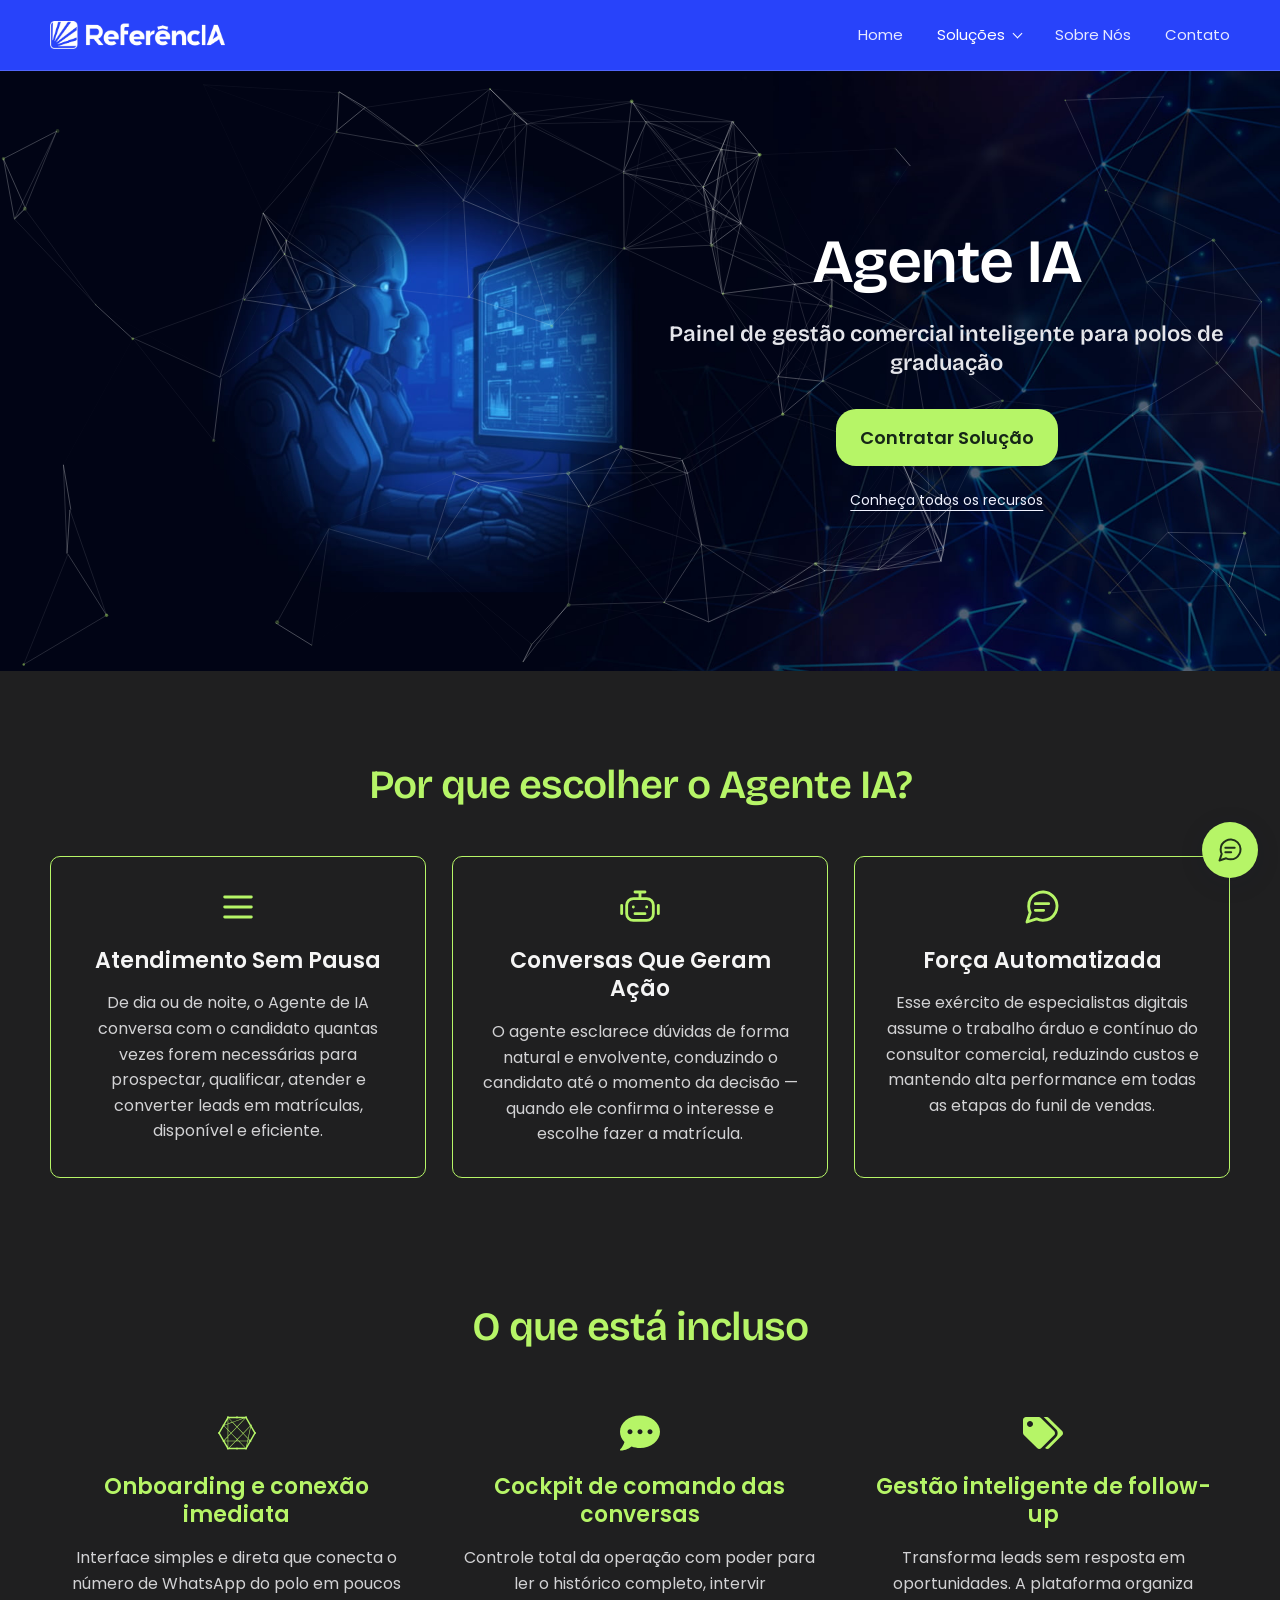
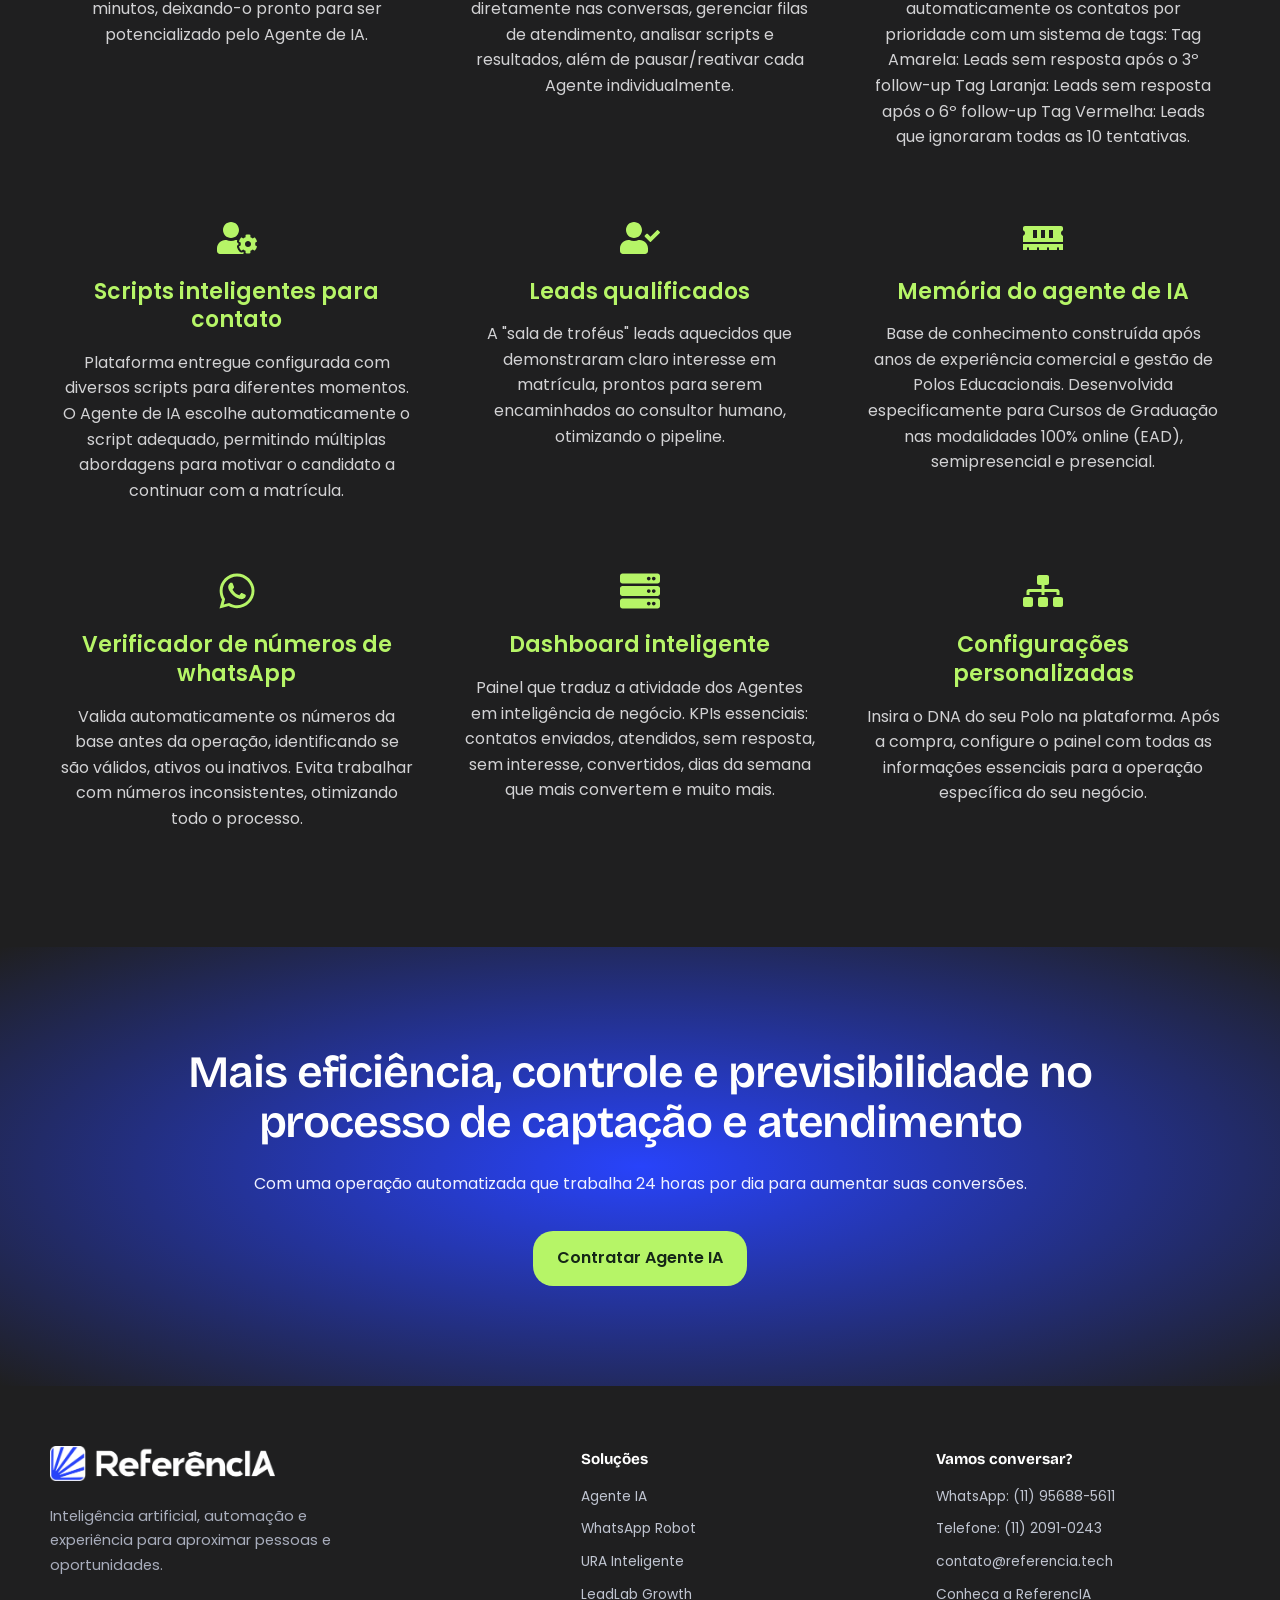
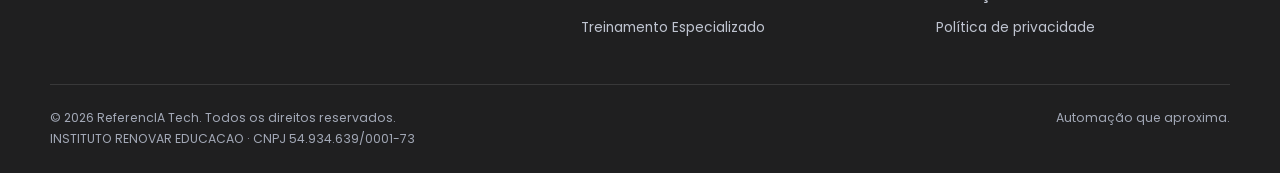
==== commit 1c578a70: "Corrige logo original e anima partículas nos banners de todas as soluções" ====
--- a/agente-ia/index.html
+++ b/agente-ia/index.html
@@ -1,7 +1,7 @@
 <!doctype html>
-<html lang="pt-BR"><head><meta charset="utf-8"><meta name="viewport" content="width=device-width, initial-scale=1"><title>Agente IA | ReferencIA Tech</title><meta name="description" content="Conversas que acolhem, respondem e qualificam. Dê continuidade ao atendimento e entregue mais contexto à sua equipe."><meta name="theme-color" content="#2843fa"><meta name="robots" content="index, follow"><link rel="canonical" href="https://referencia.tech/agente-ia/"><meta property="og:type" content="website"><meta property="og:locale" content="pt_BR"><meta property="og:site_name" content="ReferencIA Tech"><meta property="og:title" content="Agente IA | ReferencIA Tech"><meta property="og:description" content="Conversas que acolhem, respondem e qualificam. Dê continuidade ao atendimento e entregue mais contexto à sua equipe."><meta property="og:url" content="https://referencia.tech/agente-ia/"><meta property="og:image" content="https://referencia.tech/wp-content/uploads/2025/11/Diferenciais-6.jpg"><meta name="twitter:card" content="summary_large_image"><link rel="icon" type="image/png" href="../assets/favicon.png"><link rel="preload" href="../assets/brand.woff2" as="font" type="font/woff2" crossorigin><link rel="stylesheet" href="../assets/site.css?v=20260929-3"><script defer src="../assets/site.js?v=20260929-3"></script><script type="application/ld+json">{"@context": "https://schema.org", "@type": "Organization", "name": "ReferencIA Tech", "legalName": "INSTITUTO RENOVAR EDUCACAO", "url": "https://referencia.tech/", "email": "contato@referencia.tech", "telephone": "+5511956885611"}</script><noscript><style>.menu-toggle{display:none}@media(max-width:720px){.nav-wrap{height:auto;flex-wrap:wrap;padding-block:20px}.nav-links{display:flex;position:static;padding:0;box-shadow:none;background:transparent;width:100%}}[data-contact-form]{display:none}</style></noscript></head><body class="reference-page"><a href="#conteudo" class="skip-link">Pular para o conteúdo</a>
-<header class="header"><div class="container nav-wrap"><a class="brand" href="../" aria-label="ReferencIA Tech — página inicial"><img src="[data-uri]" width="1024" height="161" alt="ReferencIA"></a>
+<html lang="pt-BR"><head><meta charset="utf-8"><meta name="viewport" content="width=device-width, initial-scale=1"><title>Agente IA | ReferencIA Tech</title><meta name="description" content="Conversas que acolhem, respondem e qualificam. Dê continuidade ao atendimento e entregue mais contexto à sua equipe."><meta name="theme-color" content="#2843fa"><meta name="robots" content="index, follow"><link rel="canonical" href="https://referencia.tech/agente-ia/"><meta property="og:type" content="website"><meta property="og:locale" content="pt_BR"><meta property="og:site_name" content="ReferencIA Tech"><meta property="og:title" content="Agente IA | ReferencIA Tech"><meta property="og:description" content="Conversas que acolhem, respondem e qualificam. Dê continuidade ao atendimento e entregue mais contexto à sua equipe."><meta property="og:url" content="https://referencia.tech/agente-ia/"><meta property="og:image" content="https://referencia.tech/wp-content/uploads/2025/11/Diferenciais-6.jpg"><meta name="twitter:card" content="summary_large_image"><link rel="icon" type="image/png" href="../assets/favicon.png"><link rel="preload" href="../assets/brand.woff2" as="font" type="font/woff2" crossorigin><link rel="stylesheet" href="../assets/site.css?v=20260929-4"><script defer src="../assets/particles.min.js?v=20260929-4"></script><script defer src="../assets/background.js?v=20260929-4"></script><script defer src="../assets/site.js?v=20260929-4"></script><script type="application/ld+json">{"@context": "https://schema.org", "@type": "Organization", "name": "ReferencIA Tech", "legalName": "INSTITUTO RENOVAR EDUCACAO", "url": "https://referencia.tech/", "email": "contato@referencia.tech", "telephone": "+5511956885611"}</script><noscript><style>.menu-toggle{display:none}@media(max-width:720px){.nav-wrap{height:auto;flex-wrap:wrap;padding-block:20px}.nav-links{display:flex;position:static;padding:0;box-shadow:none;background:transparent;width:100%}}[data-contact-form]{display:none}</style></noscript></head><body class="reference-page"><a href="#conteudo" class="skip-link">Pular para o conteúdo</a>
+<header class="header"><div class="container nav-wrap"><a class="brand" href="../" aria-label="ReferencIA Tech — página inicial"><img src="../assets/logo.png?v=20260929-4" width="1024" height="161" alt="ReferencIA"></a>
 <button class="menu-toggle" data-menu-toggle aria-expanded="false" aria-controls="menu-principal" aria-label="Abrir menu"><svg class="icon" viewBox="0 0 24 24" aria-hidden="true"><path d="M4 6h16M4 12h16M4 18h16"/></svg></button>
 <nav class="nav-links" id="menu-principal" data-menu aria-label="Navegação principal"><a href="../">Home</a><details class="nav-solutions"><summary>Soluções</summary><div class="nav-solutions-panel"><a href="../solucoes/">Todas as soluções</a><a href="../agente-ia/">Agente IA</a><a href="../whatsapp-robot/">WhatsApp Robot</a><a href="../ura-inteligente/">URA Inteligente</a><a href="../leadlab-growth/">LeadLab Growth</a><a href="../treinamento-especializado/">Treinamento Especializado</a></div></details><a href="../sobre-nos/">Sobre Nós</a><a href="../contato/">Contato</a></nav></div></header><main id="conteudo">
-<section class="service-hero"><picture class="service-art"><source media="(max-width: 720px)" srcset="../assets/reference/Banners-Mobile-site-ReferencIA-Agente-IA-1.0.jpg"><img src="../assets/reference/Banners-site-ReferencIA-Agente-IA-1.0.jpg" alt="" width="1920" height="1080" fetchpriority="high"></picture><div class="container service-hero-layout"><div class="service-hero-copy"><h1>Agente IA</h1><h2>Painel de gestão comercial inteligente para polos de graduação</h2><a class="button lime" href="#contratar">Contratar Solução</a><a class="service-details" href="#detalhes">Conheça todos os recursos</a></div></div></section><section class="section reference-section reference-dark" id="detalhes"><div class="container"><div class="reference-heading"><h2>Por que escolher o Agente IA?</h2></div><div class="reference-grid why-grid"><article class="reference-feature "><span class="reference-icon"><svg class="icon" viewBox="0 0 24 24" aria-hidden="true"><path d="M4 6h16M4 12h16M4 18h16"/></svg></span><h3>Atendimento Sem Pausa</h3><p>De dia ou de noite, o Agente de IA conversa com o candidato quantas vezes forem necessárias para prospectar, qualificar, atender e converter leads em matrículas, disponível e eficiente.</p></article><article class="reference-feature "><span class="reference-icon"><svg class="icon" viewBox="0 0 24 24" aria-hidden="true"><rect x="4" y="7" width="16" height="13" rx="4"/><path d="M12 7V3m-3 0h6M1 11v5m22-5v5M8 12h.01M16 12h.01M9 16h6"/></svg></span><h3>Conversas Que Geram Ação</h3><p>O agente esclarece dúvidas de forma natural e envolvente, conduzindo o candidato até o momento da decisão — quando ele confirma o interesse e escolhe fazer a matrícula.</p></article><article class="reference-feature "><span class="reference-icon"><svg class="icon" viewBox="0 0 24 24" aria-hidden="true"><path d="M21 11.5a8.4 8.4 0 0 1-.9 3.8 8.5 8.5 0 0 1-7.6 4.7 8.4 8.4 0 0 1-3.8-.9L3 21l1.9-5.7a8.4 8.4 0 0 1-.9-3.8 8.5 8.5 0 0 1 4.7-7.6 8.4 8.4 0 0 1 3.8-.9h.5a8.5 8.5 0 0 1 8 8v.5Z"/><path d="M8 10h8m-8 4h5"/></svg></span><h3>Força Automatizada</h3><p>Esse exército de especialistas digitais assume o trabalho árduo e contínuo do consultor comercial, reduzindo custos e mantendo alta performance em todas as etapas do funil de vendas.</p></article></div></div></section><section class="section reference-section reference-dark included-section" id="incluso"><div class="container"><div class="reference-heading"><h2>O que está incluso</h2></div><div class="reference-grid inclusions"><article class="reference-feature "><span class="reference-icon"><svg aria-hidden="true" class="icon original-icon" viewbox="0 0 576 512" xmlns="http://www.w3.org/2000/svg" focusable="false"><path d="M550.5 241l-50.089-86.786c1.071-2.142 1.875-4.553 1.875-7.232 0-8.036-6.696-14.733-14.732-15.001l-55.447-95.893c.536-1.607 1.071-3.214 1.071-4.821 0-8.571-6.964-15.268-15.268-15.268-4.821 0-8.839 2.143-11.786 5.625H299.518C296.839 18.143 292.821 16 288 16s-8.839 2.143-11.518 5.625H170.411C167.464 18.143 163.447 16 158.625 16c-8.303 0-15.268 6.696-15.268 15.268 0 1.607.536 3.482 1.072 4.821l-55.983 97.233c-5.356 2.41-9.107 7.5-9.107 13.661 0 .535.268 1.071.268 1.607l-53.304 92.143c-7.232 1.339-12.59 7.5-12.59 15 0 7.232 5.089 13.393 12.054 15l55.179 95.358c-.536 1.607-.804 2.946-.804 4.821 0 7.232 5.089 13.393 12.054 14.732l51.697 89.732c-.536 1.607-1.071 3.482-1.071 5.357 0 8.571 6.964 15.268 15.268 15.268 4.821 0 8.839-2.143 11.518-5.357h106.875C279.161 493.857 283.447 496 288 496s8.839-2.143 11.518-5.357h107.143c2.678 2.946 6.696 4.821 10.982 4.821 8.571 0 15.268-6.964 15.268-15.268 0-1.607-.267-2.946-.803-4.285l51.697-90.268c6.964-1.339 12.054-7.5 12.054-14.732 0-1.607-.268-3.214-.804-4.821l54.911-95.358c6.964-1.339 12.322-7.5 12.322-15-.002-7.232-5.092-13.393-11.788-14.732zM153.535 450.732l-43.66-75.803h43.66v75.803zm0-83.839h-43.66c-.268-1.071-.804-2.142-1.339-3.214l44.999-47.41v50.624zm0-62.411l-50.357 53.304c-1.339-.536-2.679-1.34-4.018-1.607L43.447 259.75c.535-1.339.535-2.679.535-4.018s0-2.41-.268-3.482l51.965-90c2.679-.268 5.357-1.072 7.768-2.679l50.089 51.965v92.946zm0-102.322l-45.803-47.41c1.339-2.143 2.143-4.821 2.143-7.767 0-.268-.268-.804-.268-1.072l43.928-15.804v72.053zm0-80.625l-43.66 15.804 43.66-75.536v59.732zm326.519 39.108l.804 1.339L445.5 329.125l-63.75-67.232 98.036-101.518.268.268zM291.75 355.107l11.518 11.786H280.5l11.25-11.786zm-.268-11.25l-83.303-85.446 79.553-84.375 83.036 87.589-79.286 82.232zm5.357 5.893l79.286-82.232 67.5 71.25-5.892 28.125H313.714l-16.875-17.143zM410.411 44.393c1.071.536 2.142 1.072 3.482 1.34l57.857 100.714v.536c0 2.946.803 5.624 2.143 7.767L376.393 256l-83.035-87.589L410.411 44.393zm-9.107-2.143L287.732 162.518l-57.054-60.268 166.339-60h4.287zm-123.483 0c2.678 2.678 6.16 4.285 10.179 4.285s7.5-1.607 10.179-4.285h75L224.786 95.821 173.893 42.25h103.928zm-116.249 5.625l1.071-2.142a33.834 33.834 0 0 0 2.679-.804l51.161 53.84-54.911 19.821V47.875zm0 79.286l60.803-21.964 59.732 63.214-79.553 84.107-40.982-42.053v-83.304zm0 92.678L198 257.607l-36.428 38.304v-76.072zm0 87.858l42.053-44.464 82.768 85.982-17.143 17.678H161.572v-59.196zm6.964 162.053c-1.607-1.607-3.482-2.678-5.893-3.482l-1.071-1.607v-89.732h99.91l-91.607 94.821h-1.339zm129.911 0c-2.679-2.41-6.428-4.285-10.447-4.285s-7.767 1.875-10.447 4.285h-96.429l91.607-94.821h38.304l91.607 94.821H298.447zm120-11.786l-4.286 7.5c-1.339.268-2.41.803-3.482 1.339l-89.196-91.875h114.376l-17.412 83.036zm12.856-22.232l12.858-60.803h21.964l-34.822 60.803zm34.822-68.839h-20.357l4.553-21.16 17.143 18.214c-.535.803-1.071 1.874-1.339 2.946zm66.161-107.411l-55.447 96.697c-1.339.535-2.679 1.071-4.018 1.874l-20.625-21.964 34.554-163.928 45.803 79.286c-.267 1.339-.803 2.678-.803 4.285 0 1.339.268 2.411.536 3.75z"></path></svg></span><h3>Onboarding e conexão imediata</h3><p>Interface simples e direta que conecta o número de WhatsApp do polo em poucos minutos, deixando-o pronto para ser potencializado pelo Agente de IA.</p></article><article class="reference-feature "><span class="reference-icon"><svg aria-hidden="true" class="icon original-icon" viewbox="0 0 512 512" xmlns="http://www.w3.org/2000/svg" focusable="false"><path d="M256 32C114.6 32 0 125.1 0 240c0 49.6 21.4 95 57 130.7C44.5 421.1 2.7 466 2.2 466.5c-2.2 2.3-2.8 5.7-1.5 8.7S4.8 480 8 480c66.3 0 116-31.8 140.6-51.4 32.7 12.3 69 19.4 107.4 19.4 141.4 0 256-93.1 256-208S397.4 32 256 32zM128 272c-17.7 0-32-14.3-32-32s14.3-32 32-32 32 14.3 32 32-14.3 32-32 32zm128 0c-17.7 0-32-14.3-32-32s14.3-32 32-32 32 14.3 32 32-14.3 32-32 32zm128 0c-17.7 0-32-14.3-32-32s14.3-32 32-32 32 14.3 32 32-14.3 32-32 32z"></path></svg></span><h3>Cockpit de comando das conversas</h3><p>Controle total da operação com poder para ler o histórico completo, intervir diretamente nas conversas, gerenciar filas de atendimento, analisar scripts e resultados, além de pausar/reativar cada Agente individualmente.</p></article><article class="reference-feature "><span class="reference-icon"><svg aria-hidden="true" class="icon original-icon" viewbox="0 0 640 512" xmlns="http://www.w3.org/2000/svg" focusable="false"><path d="M497.941 225.941L286.059 14.059A48 48 0 0 0 252.118 0H48C21.49 0 0 21.49 0 48v204.118a48 48 0 0 0 14.059 33.941l211.882 211.882c18.744 18.745 49.136 18.746 67.882 0l204.118-204.118c18.745-18.745 18.745-49.137 0-67.882zM112 160c-26.51 0-48-21.49-48-48s21.49-48 48-48 48 21.49 48 48-21.49 48-48 48zm513.941 133.823L421.823 497.941c-18.745 18.745-49.137 18.745-67.882 0l-.36-.36L527.64 323.522c16.999-16.999 26.36-39.6 26.36-63.64s-9.362-46.641-26.36-63.64L331.397 0h48.721a48 48 0 0 1 33.941 14.059l211.882 211.882c18.745 18.745 18.745 49.137 0 67.882z"></path></svg></span><h3>Gestão inteligente de follow-up</h3><p>Transforma leads sem resposta em oportunidades. A plataforma organiza automaticamente os contatos por prioridade com um sistema de tags: Tag Amarela: Leads sem resposta após o 3º follow-up Tag Laranja: Leads sem resposta após o 6º follow-up Tag Vermelha: Leads que ignoraram todas as 10 tentativas.</p></article><article class="reference-feature "><span class="reference-icon"><svg aria-hidden="true" class="icon original-icon" viewbox="0 0 640 512" xmlns="http://www.w3.org/2000/svg" focusable="false"><path d="M610.5 373.3c2.6-14.1 2.6-28.5 0-42.6l25.8-14.9c3-1.7 4.3-5.2 3.3-8.5-6.7-21.6-18.2-41.2-33.2-57.4-2.3-2.5-6-3.1-9-1.4l-25.8 14.9c-10.9-9.3-23.4-16.5-36.9-21.3v-29.8c0-3.4-2.4-6.4-5.7-7.1-22.3-5-45-4.8-66.2 0-3.3.7-5.7 3.7-5.7 7.1v29.8c-13.5 4.8-26 12-36.9 21.3l-25.8-14.9c-2.9-1.7-6.7-1.1-9 1.4-15 16.2-26.5 35.8-33.2 57.4-1 3.3.4 6.8 3.3 8.5l25.8 14.9c-2.6 14.1-2.6 28.5 0 42.6l-25.8 14.9c-3 1.7-4.3 5.2-3.3 8.5 6.7 21.6 18.2 41.1 33.2 57.4 2.3 2.5 6 3.1 9 1.4l25.8-14.9c10.9 9.3 23.4 16.5 36.9 21.3v29.8c0 3.4 2.4 6.4 5.7 7.1 22.3 5 45 4.8 66.2 0 3.3-.7 5.7-3.7 5.7-7.1v-29.8c13.5-4.8 26-12 36.9-21.3l25.8 14.9c2.9 1.7 6.7 1.1 9-1.4 15-16.2 26.5-35.8 33.2-57.4 1-3.3-.4-6.8-3.3-8.5l-25.8-14.9zM496 400.5c-26.8 0-48.5-21.8-48.5-48.5s21.8-48.5 48.5-48.5 48.5 21.8 48.5 48.5-21.7 48.5-48.5 48.5zM224 256c70.7 0 128-57.3 128-128S294.7 0 224 0 96 57.3 96 128s57.3 128 128 128zm201.2 226.5c-2.3-1.2-4.6-2.6-6.8-3.9l-7.9 4.6c-6 3.4-12.8 5.3-19.6 5.3-10.9 0-21.4-4.6-28.9-12.6-18.3-19.8-32.3-43.9-40.2-69.6-5.5-17.7 1.9-36.4 17.9-45.7l7.9-4.6c-.1-2.6-.1-5.2 0-7.8l-7.9-4.6c-16-9.2-23.4-28-17.9-45.7.9-2.9 2.2-5.8 3.2-8.7-3.8-.3-7.5-1.2-11.4-1.2h-16.7c-22.2 10.2-46.9 16-72.9 16s-50.6-5.8-72.9-16h-16.7C60.2 288 0 348.2 0 422.4V464c0 26.5 21.5 48 48 48h352c10.1 0 19.5-3.2 27.2-8.5-1.2-3.8-2-7.7-2-11.8v-9.2z"></path></svg></span><h3>Scripts inteligentes para contato</h3><p>Plataforma entregue configurada com diversos scripts para diferentes momentos. O Agente de IA escolhe automaticamente o script adequado, permitindo múltiplas abordagens para motivar o candidato a continuar com a matrícula.</p></article><article class="reference-feature "><span class="reference-icon"><svg aria-hidden="true" class="icon original-icon" viewbox="0 0 640 512" xmlns="http://www.w3.org/2000/svg" focusable="false"><path d="M224 256c70.7 0 128-57.3 128-128S294.7 0 224 0 96 57.3 96 128s57.3 128 128 128zm89.6 32h-16.7c-22.2 10.2-46.9 16-72.9 16s-50.6-5.8-72.9-16h-16.7C60.2 288 0 348.2 0 422.4V464c0 26.5 21.5 48 48 48h352c26.5 0 48-21.5 48-48v-41.6c0-74.2-60.2-134.4-134.4-134.4zm323-128.4l-27.8-28.1c-4.6-4.7-12.1-4.7-16.8-.1l-104.8 104-45.5-45.8c-4.6-4.7-12.1-4.7-16.8-.1l-28.1 27.9c-4.7 4.6-4.7 12.1-.1 16.8l81.7 82.3c4.6 4.7 12.1 4.7 16.8.1l141.3-140.2c4.6-4.7 4.7-12.2.1-16.8z"></path></svg></span><h3>Leads qualificados</h3><p>A &quot;sala de troféus&quot; leads aquecidos que demonstraram claro interesse em matrícula, prontos para serem encaminhados ao consultor humano, otimizando o pipeline.</p></article><article class="reference-feature "><span class="reference-icon"><svg aria-hidden="true" class="icon original-icon" viewbox="0 0 640 512" xmlns="http://www.w3.org/2000/svg" focusable="false"><path d="M640 130.94V96c0-17.67-14.33-32-32-32H32C14.33 64 0 78.33 0 96v34.94c18.6 6.61 32 24.19 32 45.06s-13.4 38.45-32 45.06V320h640v-98.94c-18.6-6.61-32-24.19-32-45.06s13.4-38.45 32-45.06zM224 256h-64V128h64v128zm128 0h-64V128h64v128zm128 0h-64V128h64v128zM0 448h64v-26.67c0-8.84 7.16-16 16-16s16 7.16 16 16V448h128v-26.67c0-8.84 7.16-16 16-16s16 7.16 16 16V448h128v-26.67c0-8.84 7.16-16 16-16s16 7.16 16 16V448h128v-26.67c0-8.84 7.16-16 16-16s16 7.16 16 16V448h64v-96H0v96z"></path></svg></span><h3>Memória do agente de IA</h3><p>Base de conhecimento construída após anos de experiência comercial e gestão de Polos Educacionais. Desenvolvida especificamente para Cursos de Graduação nas modalidades 100% online (EAD), semipresencial e presencial.</p></article><article class="reference-feature "><span class="reference-icon"><svg aria-hidden="true" class="icon original-icon" viewbox="0 0 448 512" xmlns="http://www.w3.org/2000/svg" focusable="false"><path d="M380.9 97.1C339 55.1 283.2 32 223.9 32c-122.4 0-222 99.6-222 222 0 39.1 10.2 77.3 29.6 111L0 480l117.7-30.9c32.4 17.7 68.9 27 106.1 27h.1c122.3 0 224.1-99.6 224.1-222 0-59.3-25.2-115-67.1-157zm-157 341.6c-33.2 0-65.7-8.9-94-25.7l-6.7-4-69.8 18.3L72 359.2l-4.4-7c-18.5-29.4-28.2-63.3-28.2-98.2 0-101.7 82.8-184.5 184.6-184.5 49.3 0 95.6 19.2 130.4 54.1 34.8 34.9 56.2 81.2 56.1 130.5 0 101.8-84.9 184.6-186.6 184.6zm101.2-138.2c-5.5-2.8-32.8-16.2-37.9-18-5.1-1.9-8.8-2.8-12.5 2.8-3.7 5.6-14.3 18-17.6 21.8-3.2 3.7-6.5 4.2-12 1.4-32.6-16.3-54-29.1-75.5-66-5.7-9.8 5.7-9.1 16.3-30.3 1.8-3.7.9-6.9-.5-9.7-1.4-2.8-12.5-30.1-17.1-41.2-4.5-10.8-9.1-9.3-12.5-9.5-3.2-.2-6.9-.2-10.6-.2-3.7 0-9.7 1.4-14.8 6.9-5.1 5.6-19.4 19-19.4 46.3 0 27.3 19.9 53.7 22.6 57.4 2.8 3.7 39.1 59.7 94.8 83.8 35.2 15.2 49 16.5 66.6 13.9 10.7-1.6 32.8-13.4 37.4-26.4 4.6-13 4.6-24.1 3.2-26.4-1.3-2.5-5-3.9-10.5-6.6z"></path></svg></span><h3>Verificador de números de whatsApp</h3><p>Valida automaticamente os números da base antes da operação, identificando se são válidos, ativos ou inativos. Evita trabalhar com números inconsistentes, otimizando todo o processo.</p></article><article class="reference-feature "><span class="reference-icon"><svg aria-hidden="true" class="icon original-icon" viewbox="0 0 512 512" xmlns="http://www.w3.org/2000/svg" focusable="false"><path d="M480 160H32c-17.673 0-32-14.327-32-32V64c0-17.673 14.327-32 32-32h448c17.673 0 32 14.327 32 32v64c0 17.673-14.327 32-32 32zm-48-88c-13.255 0-24 10.745-24 24s10.745 24 24 24 24-10.745 24-24-10.745-24-24-24zm-64 0c-13.255 0-24 10.745-24 24s10.745 24 24 24 24-10.745 24-24-10.745-24-24-24zm112 248H32c-17.673 0-32-14.327-32-32v-64c0-17.673 14.327-32 32-32h448c17.673 0 32 14.327 32 32v64c0 17.673-14.327 32-32 32zm-48-88c-13.255 0-24 10.745-24 24s10.745 24 24 24 24-10.745 24-24-10.745-24-24-24zm-64 0c-13.255 0-24 10.745-24 24s10.745 24 24 24 24-10.745 24-24-10.745-24-24-24zm112 248H32c-17.673 0-32-14.327-32-32v-64c0-17.673 14.327-32 32-32h448c17.673 0 32 14.327 32 32v64c0 17.673-14.327 32-32 32zm-48-88c-13.255 0-24 10.745-24 24s10.745 24 24 24 24-10.745 24-24-10.745-24-24-24zm-64 0c-13.255 0-24 10.745-24 24s10.745 24 24 24 24-10.745 24-24-10.745-24-24-24z"></path></svg></span><h3>Dashboard inteligente</h3><p>Painel que traduz a atividade dos Agentes em inteligência de negócio. KPIs essenciais: contatos enviados, atendidos, sem resposta, sem interesse, convertidos, dias da semana que mais convertem e muito mais.</p></article><article class="reference-feature "><span class="reference-icon"><svg aria-hidden="true" class="icon original-icon" viewbox="0 0 640 512" xmlns="http://www.w3.org/2000/svg" focusable="false"><path d="M128 352H32c-17.67 0-32 14.33-32 32v96c0 17.67 14.33 32 32 32h96c17.67 0 32-14.33 32-32v-96c0-17.67-14.33-32-32-32zm-24-80h192v48h48v-48h192v48h48v-57.59c0-21.17-17.23-38.41-38.41-38.41H344v-64h40c17.67 0 32-14.33 32-32V32c0-17.67-14.33-32-32-32H256c-17.67 0-32 14.33-32 32v96c0 17.67 14.33 32 32 32h40v64H94.41C73.23 224 56 241.23 56 262.41V320h48v-48zm264 80h-96c-17.67 0-32 14.33-32 32v96c0 17.67 14.33 32 32 32h96c17.67 0 32-14.33 32-32v-96c0-17.67-14.33-32-32-32zm240 0h-96c-17.67 0-32 14.33-32 32v96c0 17.67 14.33 32 32 32h96c17.67 0 32-14.33 32-32v-96c0-17.67-14.33-32-32-32z"></path></svg></span><h3>Configurações personalizadas</h3><p>Insira o DNA do seu Polo na plataforma. Após a compra, configure o painel com todas as informações essenciais para a operação específica do seu negócio.</p></article></div></div></section><section class="section reference-section reference-cta" id="contratar"><div class="container"><div class="reference-heading"><h2>Mais eficiência, controle e previsibilidade no processo de captação e atendimento</h2><p class="">Com uma operação automatizada que trabalha 24 horas por dia para aumentar suas conversões.</p><a class="button lime" href="../contato/#contato">Contratar Agente IA</a></div></div></section>
-</main><footer class="footer"><div class="container"><div class="footer-top"><div class="footer-about"><a class="brand" href="../" aria-label="ReferencIA Tech — início"><img src="[data-uri]" width="1024" height="161" alt="ReferencIA"></a><p>Inteligência artificial, automação e experiência para aproximar pessoas e oportunidades.</p></div><div><h3>Soluções</h3><div class="footer-links"><a href="../agente-ia/">Agente IA</a><a href="../whatsapp-robot/">WhatsApp Robot</a><a href="../ura-inteligente/">URA Inteligente</a><a href="../leadlab-growth/">LeadLab Growth</a><a href="../treinamento-especializado/">Treinamento Especializado</a></div></div><div><h3>Vamos conversar?</h3><div class="footer-links"><a href="https://wa.me/5511956885611?text=Ol%C3%A1%21%20Quero%20conhecer%20as%20solu%C3%A7%C3%B5es%20da%20ReferencIA%20Tech." target="_blank" rel="noopener noreferrer">WhatsApp: (11) 95688-5611</a><a href="tel:+551120910243">Telefone: (11) 2091-0243</a><a href="mailto:contato@referencia.tech">contato@referencia.tech</a><a href="../sobre-nos/">Conheça a ReferencIA</a><a href="../politica-de-privacidade/">Política de privacidade</a></div></div></div><div class="footer-legal"><p>© 2026 ReferencIA Tech. Todos os direitos reservados.<br>INSTITUTO RENOVAR EDUCACAO · CNPJ 54.934.639/0001-73</p><span>Automação que aproxima.</span></div></div></footer><a class="whatsapp-float" href="https://wa.me/5511956885611?text=Ol%C3%A1%21%20Quero%20conhecer%20as%20solu%C3%A7%C3%B5es%20da%20ReferencIA%20Tech." target="_blank" rel="noopener noreferrer" aria-label="Conversar com a ReferencIA pelo WhatsApp"><svg class="icon" viewBox="0 0 24 24" aria-hidden="true"><path d="M21 11.5a8.4 8.4 0 0 1-.9 3.8 8.5 8.5 0 0 1-7.6 4.7 8.4 8.4 0 0 1-3.8-.9L3 21l1.9-5.7a8.4 8.4 0 0 1-.9-3.8 8.5 8.5 0 0 1 4.7-7.6 8.4 8.4 0 0 1 3.8-.9h.5a8.5 8.5 0 0 1 8 8v.5Z"/><path d="M8 10h8m-8 4h5"/></svg></a></body></html>+<section class="service-hero"><div id="hero-particles" class="hero-particles" data-particles aria-hidden="true"></div><picture class="service-art"><source media="(max-width: 720px)" srcset="../assets/reference/Banners-Mobile-site-ReferencIA-Agente-IA-1.0.jpg"><img src="../assets/reference/Banners-site-ReferencIA-Agente-IA-1.0.jpg" alt="" width="1920" height="1080" fetchpriority="high"></picture><div class="container service-hero-layout"><div class="service-hero-copy"><h1>Agente IA</h1><h2>Painel de gestão comercial inteligente para polos de graduação</h2><a class="button lime" href="#contratar">Contratar Solução</a><a class="service-details" href="#detalhes">Conheça todos os recursos</a></div></div></section><section class="section reference-section reference-dark" id="detalhes"><div class="container"><div class="reference-heading"><h2>Por que escolher o Agente IA?</h2></div><div class="reference-grid why-grid"><article class="reference-feature "><span class="reference-icon"><svg class="icon" viewBox="0 0 24 24" aria-hidden="true"><path d="M4 6h16M4 12h16M4 18h16"/></svg></span><h3>Atendimento Sem Pausa</h3><p>De dia ou de noite, o Agente de IA conversa com o candidato quantas vezes forem necessárias para prospectar, qualificar, atender e converter leads em matrículas, disponível e eficiente.</p></article><article class="reference-feature "><span class="reference-icon"><svg class="icon" viewBox="0 0 24 24" aria-hidden="true"><rect x="4" y="7" width="16" height="13" rx="4"/><path d="M12 7V3m-3 0h6M1 11v5m22-5v5M8 12h.01M16 12h.01M9 16h6"/></svg></span><h3>Conversas Que Geram Ação</h3><p>O agente esclarece dúvidas de forma natural e envolvente, conduzindo o candidato até o momento da decisão — quando ele confirma o interesse e escolhe fazer a matrícula.</p></article><article class="reference-feature "><span class="reference-icon"><svg class="icon" viewBox="0 0 24 24" aria-hidden="true"><path d="M21 11.5a8.4 8.4 0 0 1-.9 3.8 8.5 8.5 0 0 1-7.6 4.7 8.4 8.4 0 0 1-3.8-.9L3 21l1.9-5.7a8.4 8.4 0 0 1-.9-3.8 8.5 8.5 0 0 1 4.7-7.6 8.4 8.4 0 0 1 3.8-.9h.5a8.5 8.5 0 0 1 8 8v.5Z"/><path d="M8 10h8m-8 4h5"/></svg></span><h3>Força Automatizada</h3><p>Esse exército de especialistas digitais assume o trabalho árduo e contínuo do consultor comercial, reduzindo custos e mantendo alta performance em todas as etapas do funil de vendas.</p></article></div></div></section><section class="section reference-section reference-dark included-section" id="incluso"><div class="container"><div class="reference-heading"><h2>O que está incluso</h2></div><div class="reference-grid inclusions"><article class="reference-feature "><span class="reference-icon"><svg aria-hidden="true" class="icon original-icon" viewbox="0 0 576 512" xmlns="http://www.w3.org/2000/svg" focusable="false"><path d="M550.5 241l-50.089-86.786c1.071-2.142 1.875-4.553 1.875-7.232 0-8.036-6.696-14.733-14.732-15.001l-55.447-95.893c.536-1.607 1.071-3.214 1.071-4.821 0-8.571-6.964-15.268-15.268-15.268-4.821 0-8.839 2.143-11.786 5.625H299.518C296.839 18.143 292.821 16 288 16s-8.839 2.143-11.518 5.625H170.411C167.464 18.143 163.447 16 158.625 16c-8.303 0-15.268 6.696-15.268 15.268 0 1.607.536 3.482 1.072 4.821l-55.983 97.233c-5.356 2.41-9.107 7.5-9.107 13.661 0 .535.268 1.071.268 1.607l-53.304 92.143c-7.232 1.339-12.59 7.5-12.59 15 0 7.232 5.089 13.393 12.054 15l55.179 95.358c-.536 1.607-.804 2.946-.804 4.821 0 7.232 5.089 13.393 12.054 14.732l51.697 89.732c-.536 1.607-1.071 3.482-1.071 5.357 0 8.571 6.964 15.268 15.268 15.268 4.821 0 8.839-2.143 11.518-5.357h106.875C279.161 493.857 283.447 496 288 496s8.839-2.143 11.518-5.357h107.143c2.678 2.946 6.696 4.821 10.982 4.821 8.571 0 15.268-6.964 15.268-15.268 0-1.607-.267-2.946-.803-4.285l51.697-90.268c6.964-1.339 12.054-7.5 12.054-14.732 0-1.607-.268-3.214-.804-4.821l54.911-95.358c6.964-1.339 12.322-7.5 12.322-15-.002-7.232-5.092-13.393-11.788-14.732zM153.535 450.732l-43.66-75.803h43.66v75.803zm0-83.839h-43.66c-.268-1.071-.804-2.142-1.339-3.214l44.999-47.41v50.624zm0-62.411l-50.357 53.304c-1.339-.536-2.679-1.34-4.018-1.607L43.447 259.75c.535-1.339.535-2.679.535-4.018s0-2.41-.268-3.482l51.965-90c2.679-.268 5.357-1.072 7.768-2.679l50.089 51.965v92.946zm0-102.322l-45.803-47.41c1.339-2.143 2.143-4.821 2.143-7.767 0-.268-.268-.804-.268-1.072l43.928-15.804v72.053zm0-80.625l-43.66 15.804 43.66-75.536v59.732zm326.519 39.108l.804 1.339L445.5 329.125l-63.75-67.232 98.036-101.518.268.268zM291.75 355.107l11.518 11.786H280.5l11.25-11.786zm-.268-11.25l-83.303-85.446 79.553-84.375 83.036 87.589-79.286 82.232zm5.357 5.893l79.286-82.232 67.5 71.25-5.892 28.125H313.714l-16.875-17.143zM410.411 44.393c1.071.536 2.142 1.072 3.482 1.34l57.857 100.714v.536c0 2.946.803 5.624 2.143 7.767L376.393 256l-83.035-87.589L410.411 44.393zm-9.107-2.143L287.732 162.518l-57.054-60.268 166.339-60h4.287zm-123.483 0c2.678 2.678 6.16 4.285 10.179 4.285s7.5-1.607 10.179-4.285h75L224.786 95.821 173.893 42.25h103.928zm-116.249 5.625l1.071-2.142a33.834 33.834 0 0 0 2.679-.804l51.161 53.84-54.911 19.821V47.875zm0 79.286l60.803-21.964 59.732 63.214-79.553 84.107-40.982-42.053v-83.304zm0 92.678L198 257.607l-36.428 38.304v-76.072zm0 87.858l42.053-44.464 82.768 85.982-17.143 17.678H161.572v-59.196zm6.964 162.053c-1.607-1.607-3.482-2.678-5.893-3.482l-1.071-1.607v-89.732h99.91l-91.607 94.821h-1.339zm129.911 0c-2.679-2.41-6.428-4.285-10.447-4.285s-7.767 1.875-10.447 4.285h-96.429l91.607-94.821h38.304l91.607 94.821H298.447zm120-11.786l-4.286 7.5c-1.339.268-2.41.803-3.482 1.339l-89.196-91.875h114.376l-17.412 83.036zm12.856-22.232l12.858-60.803h21.964l-34.822 60.803zm34.822-68.839h-20.357l4.553-21.16 17.143 18.214c-.535.803-1.071 1.874-1.339 2.946zm66.161-107.411l-55.447 96.697c-1.339.535-2.679 1.071-4.018 1.874l-20.625-21.964 34.554-163.928 45.803 79.286c-.267 1.339-.803 2.678-.803 4.285 0 1.339.268 2.411.536 3.75z"></path></svg></span><h3>Onboarding e conexão imediata</h3><p>Interface simples e direta que conecta o número de WhatsApp do polo em poucos minutos, deixando-o pronto para ser potencializado pelo Agente de IA.</p></article><article class="reference-feature "><span class="reference-icon"><svg aria-hidden="true" class="icon original-icon" viewbox="0 0 512 512" xmlns="http://www.w3.org/2000/svg" focusable="false"><path d="M256 32C114.6 32 0 125.1 0 240c0 49.6 21.4 95 57 130.7C44.5 421.1 2.7 466 2.2 466.5c-2.2 2.3-2.8 5.7-1.5 8.7S4.8 480 8 480c66.3 0 116-31.8 140.6-51.4 32.7 12.3 69 19.4 107.4 19.4 141.4 0 256-93.1 256-208S397.4 32 256 32zM128 272c-17.7 0-32-14.3-32-32s14.3-32 32-32 32 14.3 32 32-14.3 32-32 32zm128 0c-17.7 0-32-14.3-32-32s14.3-32 32-32 32 14.3 32 32-14.3 32-32 32zm128 0c-17.7 0-32-14.3-32-32s14.3-32 32-32 32 14.3 32 32-14.3 32-32 32z"></path></svg></span><h3>Cockpit de comando das conversas</h3><p>Controle total da operação com poder para ler o histórico completo, intervir diretamente nas conversas, gerenciar filas de atendimento, analisar scripts e resultados, além de pausar/reativar cada Agente individualmente.</p></article><article class="reference-feature "><span class="reference-icon"><svg aria-hidden="true" class="icon original-icon" viewbox="0 0 640 512" xmlns="http://www.w3.org/2000/svg" focusable="false"><path d="M497.941 225.941L286.059 14.059A48 48 0 0 0 252.118 0H48C21.49 0 0 21.49 0 48v204.118a48 48 0 0 0 14.059 33.941l211.882 211.882c18.744 18.745 49.136 18.746 67.882 0l204.118-204.118c18.745-18.745 18.745-49.137 0-67.882zM112 160c-26.51 0-48-21.49-48-48s21.49-48 48-48 48 21.49 48 48-21.49 48-48 48zm513.941 133.823L421.823 497.941c-18.745 18.745-49.137 18.745-67.882 0l-.36-.36L527.64 323.522c16.999-16.999 26.36-39.6 26.36-63.64s-9.362-46.641-26.36-63.64L331.397 0h48.721a48 48 0 0 1 33.941 14.059l211.882 211.882c18.745 18.745 18.745 49.137 0 67.882z"></path></svg></span><h3>Gestão inteligente de follow-up</h3><p>Transforma leads sem resposta em oportunidades. A plataforma organiza automaticamente os contatos por prioridade com um sistema de tags: Tag Amarela: Leads sem resposta após o 3º follow-up Tag Laranja: Leads sem resposta após o 6º follow-up Tag Vermelha: Leads que ignoraram todas as 10 tentativas.</p></article><article class="reference-feature "><span class="reference-icon"><svg aria-hidden="true" class="icon original-icon" viewbox="0 0 640 512" xmlns="http://www.w3.org/2000/svg" focusable="false"><path d="M610.5 373.3c2.6-14.1 2.6-28.5 0-42.6l25.8-14.9c3-1.7 4.3-5.2 3.3-8.5-6.7-21.6-18.2-41.2-33.2-57.4-2.3-2.5-6-3.1-9-1.4l-25.8 14.9c-10.9-9.3-23.4-16.5-36.9-21.3v-29.8c0-3.4-2.4-6.4-5.7-7.1-22.3-5-45-4.8-66.2 0-3.3.7-5.7 3.7-5.7 7.1v29.8c-13.5 4.8-26 12-36.9 21.3l-25.8-14.9c-2.9-1.7-6.7-1.1-9 1.4-15 16.2-26.5 35.8-33.2 57.4-1 3.3.4 6.8 3.3 8.5l25.8 14.9c-2.6 14.1-2.6 28.5 0 42.6l-25.8 14.9c-3 1.7-4.3 5.2-3.3 8.5 6.7 21.6 18.2 41.1 33.2 57.4 2.3 2.5 6 3.1 9 1.4l25.8-14.9c10.9 9.3 23.4 16.5 36.9 21.3v29.8c0 3.4 2.4 6.4 5.7 7.1 22.3 5 45 4.8 66.2 0 3.3-.7 5.7-3.7 5.7-7.1v-29.8c13.5-4.8 26-12 36.9-21.3l25.8 14.9c2.9 1.7 6.7 1.1 9-1.4 15-16.2 26.5-35.8 33.2-57.4 1-3.3-.4-6.8-3.3-8.5l-25.8-14.9zM496 400.5c-26.8 0-48.5-21.8-48.5-48.5s21.8-48.5 48.5-48.5 48.5 21.8 48.5 48.5-21.7 48.5-48.5 48.5zM224 256c70.7 0 128-57.3 128-128S294.7 0 224 0 96 57.3 96 128s57.3 128 128 128zm201.2 226.5c-2.3-1.2-4.6-2.6-6.8-3.9l-7.9 4.6c-6 3.4-12.8 5.3-19.6 5.3-10.9 0-21.4-4.6-28.9-12.6-18.3-19.8-32.3-43.9-40.2-69.6-5.5-17.7 1.9-36.4 17.9-45.7l7.9-4.6c-.1-2.6-.1-5.2 0-7.8l-7.9-4.6c-16-9.2-23.4-28-17.9-45.7.9-2.9 2.2-5.8 3.2-8.7-3.8-.3-7.5-1.2-11.4-1.2h-16.7c-22.2 10.2-46.9 16-72.9 16s-50.6-5.8-72.9-16h-16.7C60.2 288 0 348.2 0 422.4V464c0 26.5 21.5 48 48 48h352c10.1 0 19.5-3.2 27.2-8.5-1.2-3.8-2-7.7-2-11.8v-9.2z"></path></svg></span><h3>Scripts inteligentes para contato</h3><p>Plataforma entregue configurada com diversos scripts para diferentes momentos. O Agente de IA escolhe automaticamente o script adequado, permitindo múltiplas abordagens para motivar o candidato a continuar com a matrícula.</p></article><article class="reference-feature "><span class="reference-icon"><svg aria-hidden="true" class="icon original-icon" viewbox="0 0 640 512" xmlns="http://www.w3.org/2000/svg" focusable="false"><path d="M224 256c70.7 0 128-57.3 128-128S294.7 0 224 0 96 57.3 96 128s57.3 128 128 128zm89.6 32h-16.7c-22.2 10.2-46.9 16-72.9 16s-50.6-5.8-72.9-16h-16.7C60.2 288 0 348.2 0 422.4V464c0 26.5 21.5 48 48 48h352c26.5 0 48-21.5 48-48v-41.6c0-74.2-60.2-134.4-134.4-134.4zm323-128.4l-27.8-28.1c-4.6-4.7-12.1-4.7-16.8-.1l-104.8 104-45.5-45.8c-4.6-4.7-12.1-4.7-16.8-.1l-28.1 27.9c-4.7 4.6-4.7 12.1-.1 16.8l81.7 82.3c4.6 4.7 12.1 4.7 16.8.1l141.3-140.2c4.6-4.7 4.7-12.2.1-16.8z"></path></svg></span><h3>Leads qualificados</h3><p>A &quot;sala de troféus&quot; leads aquecidos que demonstraram claro interesse em matrícula, prontos para serem encaminhados ao consultor humano, otimizando o pipeline.</p></article><article class="reference-feature "><span class="reference-icon"><svg aria-hidden="true" class="icon original-icon" viewbox="0 0 640 512" xmlns="http://www.w3.org/2000/svg" focusable="false"><path d="M640 130.94V96c0-17.67-14.33-32-32-32H32C14.33 64 0 78.33 0 96v34.94c18.6 6.61 32 24.19 32 45.06s-13.4 38.45-32 45.06V320h640v-98.94c-18.6-6.61-32-24.19-32-45.06s13.4-38.45 32-45.06zM224 256h-64V128h64v128zm128 0h-64V128h64v128zm128 0h-64V128h64v128zM0 448h64v-26.67c0-8.84 7.16-16 16-16s16 7.16 16 16V448h128v-26.67c0-8.84 7.16-16 16-16s16 7.16 16 16V448h128v-26.67c0-8.84 7.16-16 16-16s16 7.16 16 16V448h128v-26.67c0-8.84 7.16-16 16-16s16 7.16 16 16V448h64v-96H0v96z"></path></svg></span><h3>Memória do agente de IA</h3><p>Base de conhecimento construída após anos de experiência comercial e gestão de Polos Educacionais. Desenvolvida especificamente para Cursos de Graduação nas modalidades 100% online (EAD), semipresencial e presencial.</p></article><article class="reference-feature "><span class="reference-icon"><svg aria-hidden="true" class="icon original-icon" viewbox="0 0 448 512" xmlns="http://www.w3.org/2000/svg" focusable="false"><path d="M380.9 97.1C339 55.1 283.2 32 223.9 32c-122.4 0-222 99.6-222 222 0 39.1 10.2 77.3 29.6 111L0 480l117.7-30.9c32.4 17.7 68.9 27 106.1 27h.1c122.3 0 224.1-99.6 224.1-222 0-59.3-25.2-115-67.1-157zm-157 341.6c-33.2 0-65.7-8.9-94-25.7l-6.7-4-69.8 18.3L72 359.2l-4.4-7c-18.5-29.4-28.2-63.3-28.2-98.2 0-101.7 82.8-184.5 184.6-184.5 49.3 0 95.6 19.2 130.4 54.1 34.8 34.9 56.2 81.2 56.1 130.5 0 101.8-84.9 184.6-186.6 184.6zm101.2-138.2c-5.5-2.8-32.8-16.2-37.9-18-5.1-1.9-8.8-2.8-12.5 2.8-3.7 5.6-14.3 18-17.6 21.8-3.2 3.7-6.5 4.2-12 1.4-32.6-16.3-54-29.1-75.5-66-5.7-9.8 5.7-9.1 16.3-30.3 1.8-3.7.9-6.9-.5-9.7-1.4-2.8-12.5-30.1-17.1-41.2-4.5-10.8-9.1-9.3-12.5-9.5-3.2-.2-6.9-.2-10.6-.2-3.7 0-9.7 1.4-14.8 6.9-5.1 5.6-19.4 19-19.4 46.3 0 27.3 19.9 53.7 22.6 57.4 2.8 3.7 39.1 59.7 94.8 83.8 35.2 15.2 49 16.5 66.6 13.9 10.7-1.6 32.8-13.4 37.4-26.4 4.6-13 4.6-24.1 3.2-26.4-1.3-2.5-5-3.9-10.5-6.6z"></path></svg></span><h3>Verificador de números de whatsApp</h3><p>Valida automaticamente os números da base antes da operação, identificando se são válidos, ativos ou inativos. Evita trabalhar com números inconsistentes, otimizando todo o processo.</p></article><article class="reference-feature "><span class="reference-icon"><svg aria-hidden="true" class="icon original-icon" viewbox="0 0 512 512" xmlns="http://www.w3.org/2000/svg" focusable="false"><path d="M480 160H32c-17.673 0-32-14.327-32-32V64c0-17.673 14.327-32 32-32h448c17.673 0 32 14.327 32 32v64c0 17.673-14.327 32-32 32zm-48-88c-13.255 0-24 10.745-24 24s10.745 24 24 24 24-10.745 24-24-10.745-24-24-24zm-64 0c-13.255 0-24 10.745-24 24s10.745 24 24 24 24-10.745 24-24-10.745-24-24-24zm112 248H32c-17.673 0-32-14.327-32-32v-64c0-17.673 14.327-32 32-32h448c17.673 0 32 14.327 32 32v64c0 17.673-14.327 32-32 32zm-48-88c-13.255 0-24 10.745-24 24s10.745 24 24 24 24-10.745 24-24-10.745-24-24-24zm-64 0c-13.255 0-24 10.745-24 24s10.745 24 24 24 24-10.745 24-24-10.745-24-24-24zm112 248H32c-17.673 0-32-14.327-32-32v-64c0-17.673 14.327-32 32-32h448c17.673 0 32 14.327 32 32v64c0 17.673-14.327 32-32 32zm-48-88c-13.255 0-24 10.745-24 24s10.745 24 24 24 24-10.745 24-24-10.745-24-24-24zm-64 0c-13.255 0-24 10.745-24 24s10.745 24 24 24 24-10.745 24-24-10.745-24-24-24z"></path></svg></span><h3>Dashboard inteligente</h3><p>Painel que traduz a atividade dos Agentes em inteligência de negócio. KPIs essenciais: contatos enviados, atendidos, sem resposta, sem interesse, convertidos, dias da semana que mais convertem e muito mais.</p></article><article class="reference-feature "><span class="reference-icon"><svg aria-hidden="true" class="icon original-icon" viewbox="0 0 640 512" xmlns="http://www.w3.org/2000/svg" focusable="false"><path d="M128 352H32c-17.67 0-32 14.33-32 32v96c0 17.67 14.33 32 32 32h96c17.67 0 32-14.33 32-32v-96c0-17.67-14.33-32-32-32zm-24-80h192v48h48v-48h192v48h48v-57.59c0-21.17-17.23-38.41-38.41-38.41H344v-64h40c17.67 0 32-14.33 32-32V32c0-17.67-14.33-32-32-32H256c-17.67 0-32 14.33-32 32v96c0 17.67 14.33 32 32 32h40v64H94.41C73.23 224 56 241.23 56 262.41V320h48v-48zm264 80h-96c-17.67 0-32 14.33-32 32v96c0 17.67 14.33 32 32 32h96c17.67 0 32-14.33 32-32v-96c0-17.67-14.33-32-32-32zm240 0h-96c-17.67 0-32 14.33-32 32v96c0 17.67 14.33 32 32 32h96c17.67 0 32-14.33 32-32v-96c0-17.67-14.33-32-32-32z"></path></svg></span><h3>Configurações personalizadas</h3><p>Insira o DNA do seu Polo na plataforma. Após a compra, configure o painel com todas as informações essenciais para a operação específica do seu negócio.</p></article></div></div></section><section class="section reference-section reference-cta" id="contratar"><div class="container"><div class="reference-heading"><h2>Mais eficiência, controle e previsibilidade no processo de captação e atendimento</h2><p class="">Com uma operação automatizada que trabalha 24 horas por dia para aumentar suas conversões.</p><a class="button lime" href="../contato/#contato">Contratar Agente IA</a></div></div></section>
+</main><footer class="footer"><div class="container"><div class="footer-top"><div class="footer-about"><a class="brand" href="../" aria-label="ReferencIA Tech — início"><img src="../assets/logo.png?v=20260929-4" width="1024" height="161" alt="ReferencIA"></a><p>Inteligência artificial, automação e experiência para aproximar pessoas e oportunidades.</p></div><div><h3>Soluções</h3><div class="footer-links"><a href="../agente-ia/">Agente IA</a><a href="../whatsapp-robot/">WhatsApp Robot</a><a href="../ura-inteligente/">URA Inteligente</a><a href="../leadlab-growth/">LeadLab Growth</a><a href="../treinamento-especializado/">Treinamento Especializado</a></div></div><div><h3>Vamos conversar?</h3><div class="footer-links"><a href="https://wa.me/5511956885611?text=Ol%C3%A1%21%20Quero%20conhecer%20as%20solu%C3%A7%C3%B5es%20da%20ReferencIA%20Tech." target="_blank" rel="noopener noreferrer">WhatsApp: (11) 95688-5611</a><a href="tel:+551120910243">Telefone: (11) 2091-0243</a><a href="mailto:contato@referencia.tech">contato@referencia.tech</a><a href="../sobre-nos/">Conheça a ReferencIA</a><a href="../politica-de-privacidade/">Política de privacidade</a></div></div></div><div class="footer-legal"><p>© 2026 ReferencIA Tech. Todos os direitos reservados.<br>INSTITUTO RENOVAR EDUCACAO · CNPJ 54.934.639/0001-73</p><span>Automação que aproxima.</span></div></div></footer><a class="whatsapp-float" href="https://wa.me/5511956885611?text=Ol%C3%A1%21%20Quero%20conhecer%20as%20solu%C3%A7%C3%B5es%20da%20ReferencIA%20Tech." target="_blank" rel="noopener noreferrer" aria-label="Conversar com a ReferencIA pelo WhatsApp"><svg class="icon" viewBox="0 0 24 24" aria-hidden="true"><path d="M21 11.5a8.4 8.4 0 0 1-.9 3.8 8.5 8.5 0 0 1-7.6 4.7 8.4 8.4 0 0 1-3.8-.9L3 21l1.9-5.7a8.4 8.4 0 0 1-.9-3.8 8.5 8.5 0 0 1 4.7-7.6 8.4 8.4 0 0 1 3.8-.9h.5a8.5 8.5 0 0 1 8 8v.5Z"/><path d="M8 10h8m-8 4h5"/></svg></a></body></html>
--- a/assets/site.css
+++ b/assets/site.css
@@ -19,8 +19,8 @@
 .brand img{width:254px;height:auto;filter:brightness(0) invert(1)}
 .hero{background:#2843fa}
 .hero:before{display:none}
-.hero-particles{position:absolute;inset:0;overflow:hidden;pointer-events:none}
-.hero-particles canvas{display:block;width:100%;height:100%}
+.hero-particles{position:absolute;inset:0;z-index:0;overflow:hidden;pointer-events:none}
+.hero-particles canvas{position:absolute;inset:0;display:block;width:100%;height:100%}
 .hero>.container{position:relative;z-index:1;pointer-events:none}
 .hero a,.hero button{pointer-events:auto}
 .hero-inner{max-width:1100px;padding:112px 0 96px;text-align:center}
@@ -69,6 +69,9 @@
 .original-icon{fill:currentColor;stroke:none;stroke-width:0}
 .nav-wrap{height:70px}
 .brand img{width:175px;max-width:100%}
+.header .brand img,.footer .brand img{filter:none}
+.hero,.reference-hero,.service-hero{position:relative;isolation:isolate}
+.reference-hero>.container,.service-hero>.container{position:relative;z-index:1}
 .nav-links{gap:34px}
 .nav-links>a,.nav-solutions>summary{font-size:15px;font-weight:400;line-height:1.5}
 .nav-solutions{position:relative}
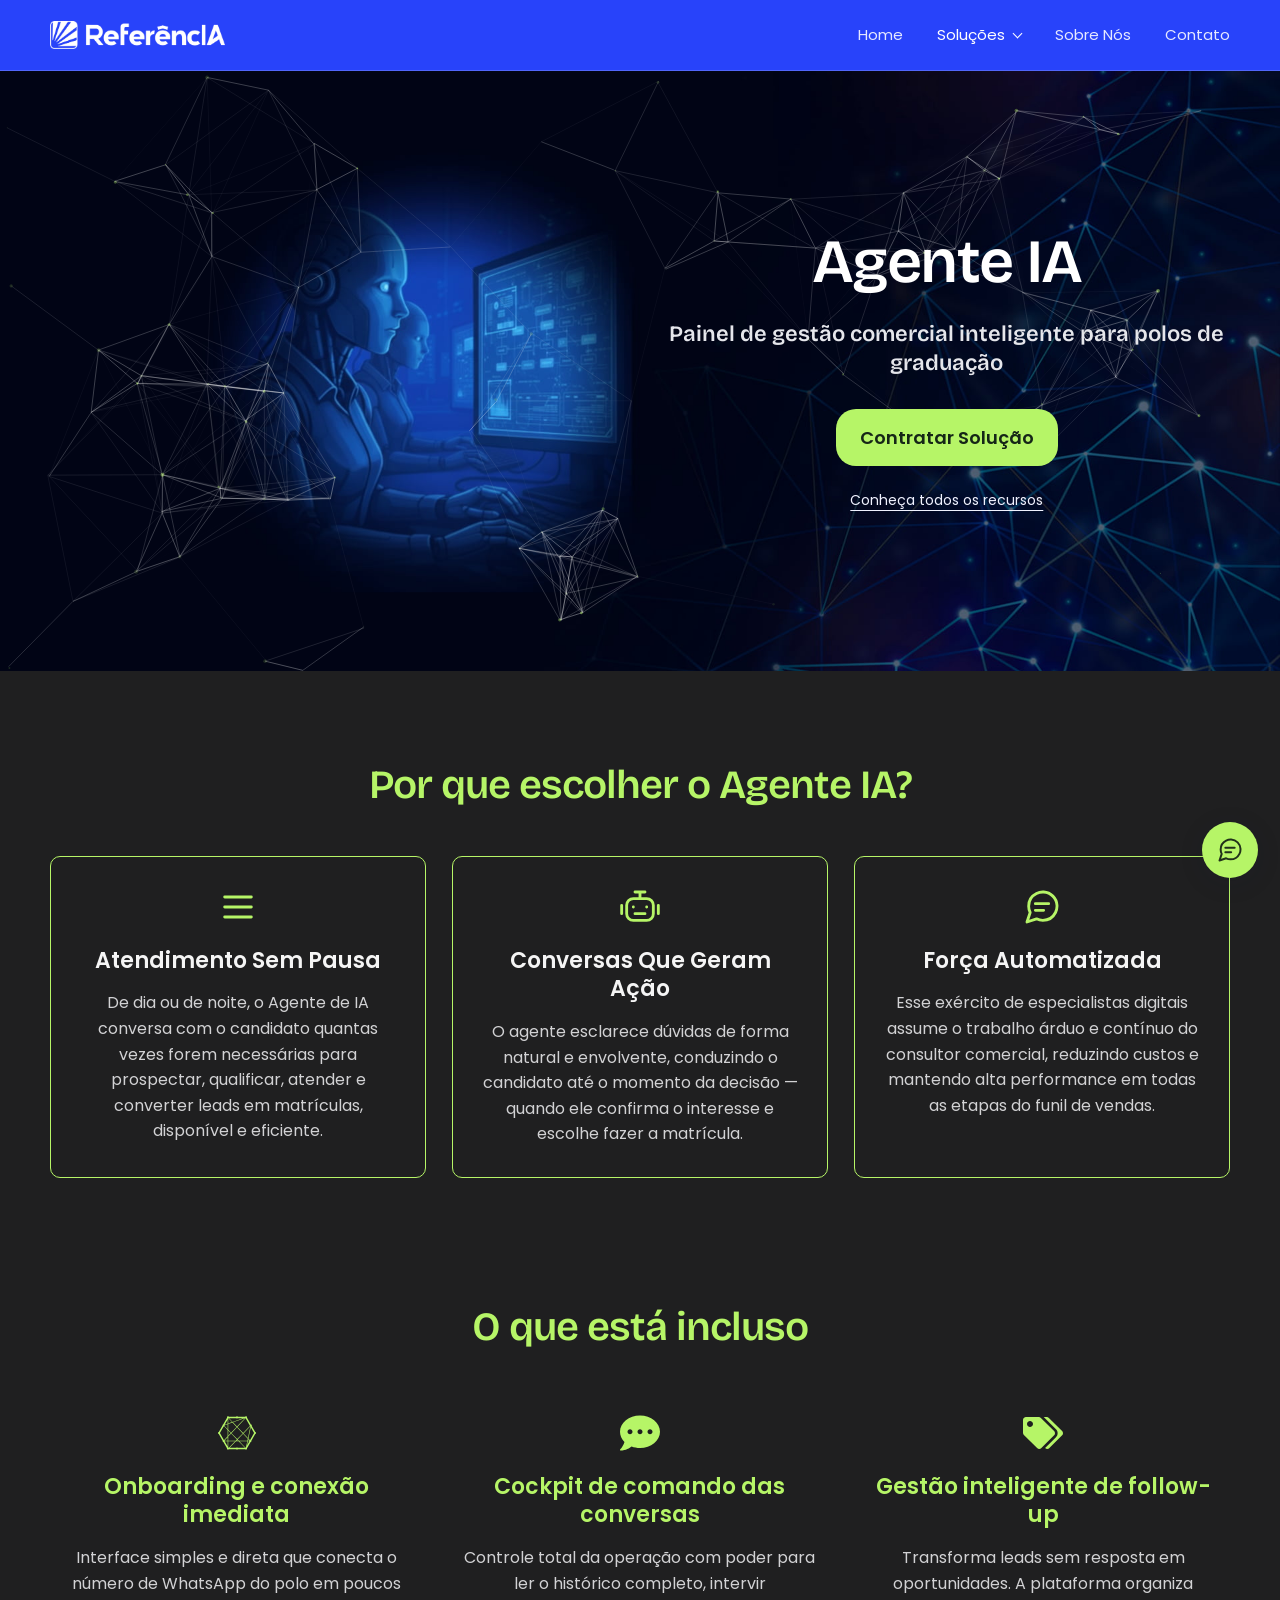
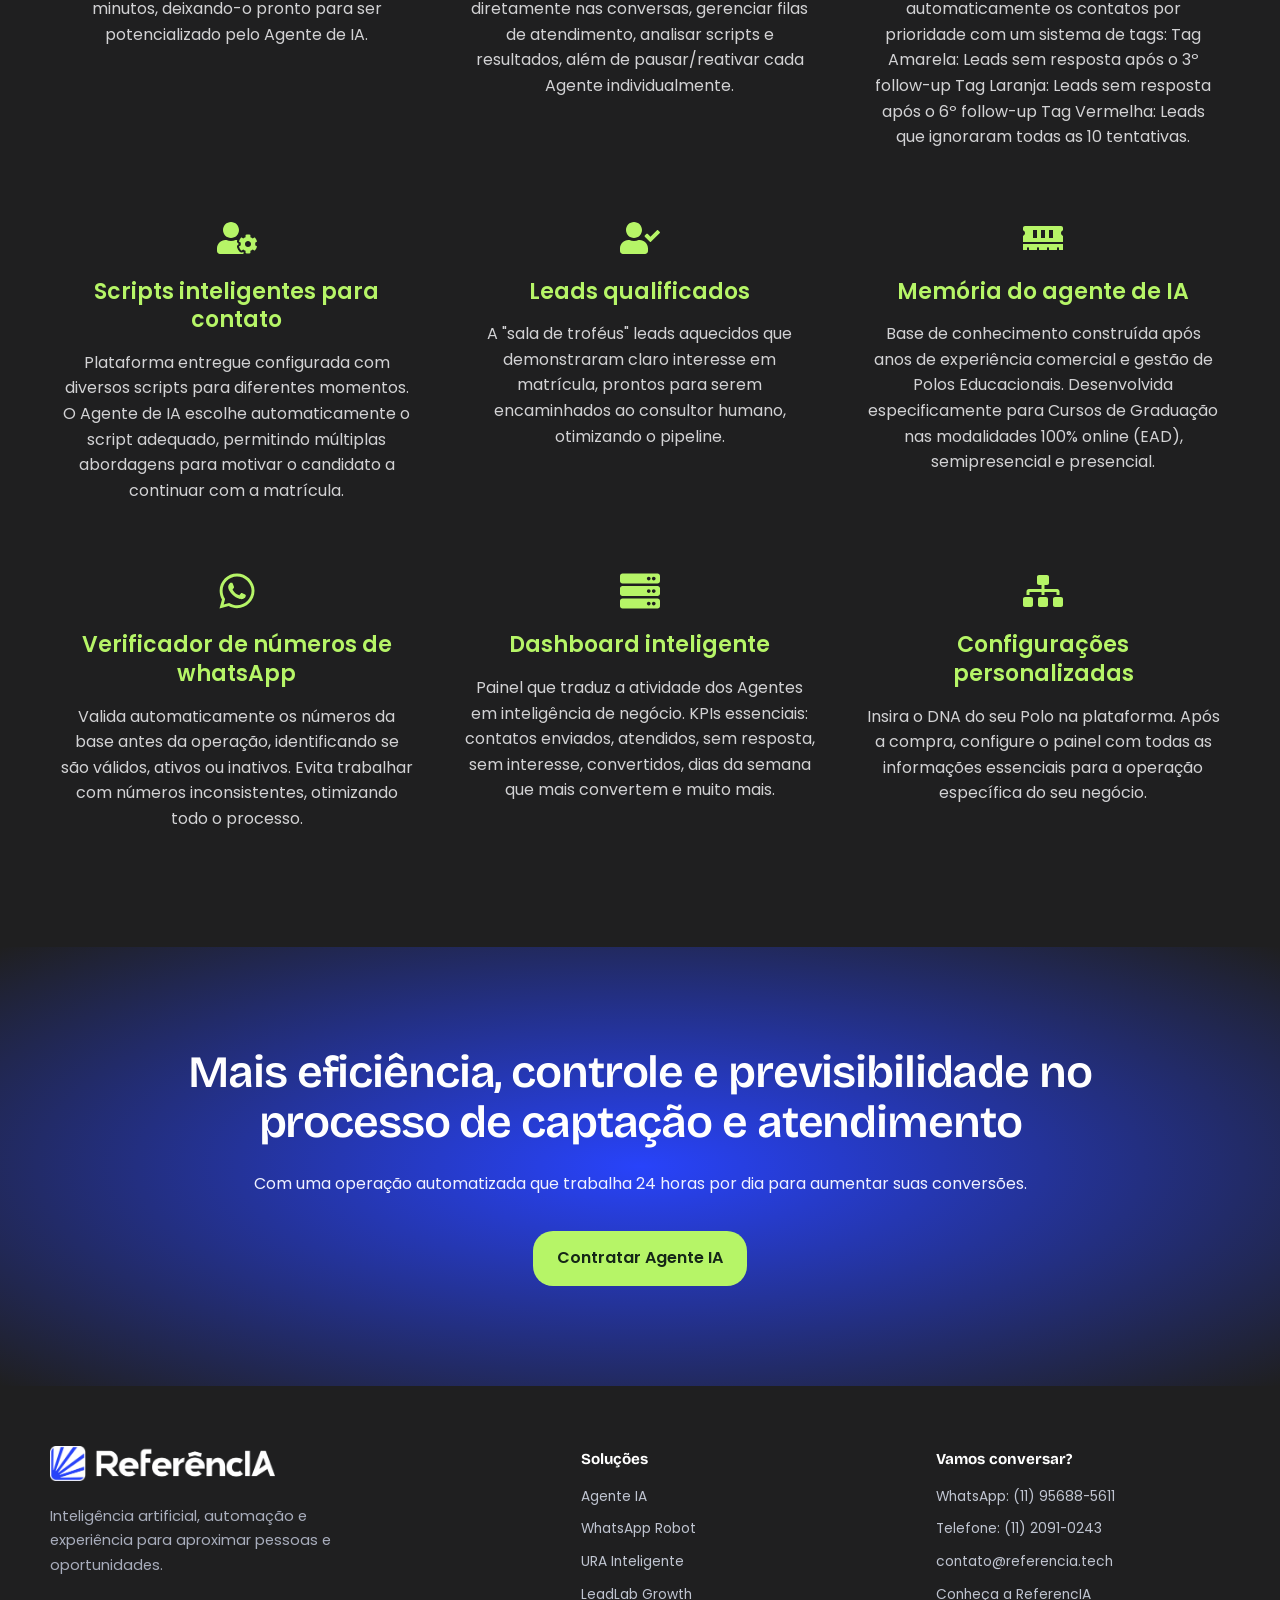
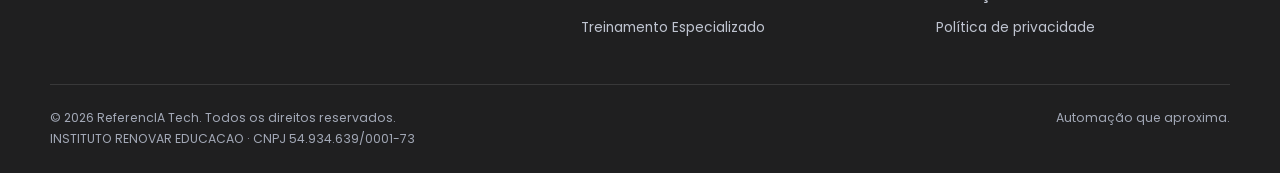
==== commit b0b2e718: "Ativa reação das partículas ao mouse em janelas estreitas e prévias" ====
--- a/agente-ia/index.html
+++ b/agente-ia/index.html
@@ -1,5 +1,5 @@
 <!doctype html>
-<html lang="pt-BR"><head><meta charset="utf-8"><meta name="viewport" content="width=device-width, initial-scale=1"><title>Agente IA | ReferencIA Tech</title><meta name="description" content="Conversas que acolhem, respondem e qualificam. Dê continuidade ao atendimento e entregue mais contexto à sua equipe."><meta name="theme-color" content="#2843fa"><meta name="robots" content="index, follow"><link rel="canonical" href="https://referencia.tech/agente-ia/"><meta property="og:type" content="website"><meta property="og:locale" content="pt_BR"><meta property="og:site_name" content="ReferencIA Tech"><meta property="og:title" content="Agente IA | ReferencIA Tech"><meta property="og:description" content="Conversas que acolhem, respondem e qualificam. Dê continuidade ao atendimento e entregue mais contexto à sua equipe."><meta property="og:url" content="https://referencia.tech/agente-ia/"><meta property="og:image" content="https://referencia.tech/wp-content/uploads/2025/11/Diferenciais-6.jpg"><meta name="twitter:card" content="summary_large_image"><link rel="icon" type="image/png" href="../assets/favicon.png"><link rel="preload" href="../assets/brand.woff2" as="font" type="font/woff2" crossorigin><link rel="stylesheet" href="../assets/site.css?v=20260929-4"><script defer src="../assets/particles.min.js?v=20260929-4"></script><script defer src="../assets/background.js?v=20260929-4"></script><script defer src="../assets/site.js?v=20260929-4"></script><script type="application/ld+json">{"@context": "https://schema.org", "@type": "Organization", "name": "ReferencIA Tech", "legalName": "INSTITUTO RENOVAR EDUCACAO", "url": "https://referencia.tech/", "email": "contato@referencia.tech", "telephone": "+5511956885611"}</script><noscript><style>.menu-toggle{display:none}@media(max-width:720px){.nav-wrap{height:auto;flex-wrap:wrap;padding-block:20px}.nav-links{display:flex;position:static;padding:0;box-shadow:none;background:transparent;width:100%}}[data-contact-form]{display:none}</style></noscript></head><body class="reference-page"><a href="#conteudo" class="skip-link">Pular para o conteúdo</a>
+<html lang="pt-BR"><head><meta charset="utf-8"><meta name="viewport" content="width=device-width, initial-scale=1"><title>Agente IA | ReferencIA Tech</title><meta name="description" content="Conversas que acolhem, respondem e qualificam. Dê continuidade ao atendimento e entregue mais contexto à sua equipe."><meta name="theme-color" content="#2843fa"><meta name="robots" content="index, follow"><link rel="canonical" href="https://referencia.tech/agente-ia/"><meta property="og:type" content="website"><meta property="og:locale" content="pt_BR"><meta property="og:site_name" content="ReferencIA Tech"><meta property="og:title" content="Agente IA | ReferencIA Tech"><meta property="og:description" content="Conversas que acolhem, respondem e qualificam. Dê continuidade ao atendimento e entregue mais contexto à sua equipe."><meta property="og:url" content="https://referencia.tech/agente-ia/"><meta property="og:image" content="https://referencia.tech/wp-content/uploads/2025/11/Diferenciais-6.jpg"><meta name="twitter:card" content="summary_large_image"><link rel="icon" type="image/png" href="../assets/favicon.png"><link rel="preload" href="../assets/brand.woff2" as="font" type="font/woff2" crossorigin><link rel="stylesheet" href="../assets/site.css?v=20260929-4"><script defer src="../assets/particles.min.js?v=20260929-4"></script><script defer src="../assets/background.js?v=20260929-5"></script><script defer src="../assets/site.js?v=20260929-4"></script><script type="application/ld+json">{"@context": "https://schema.org", "@type": "Organization", "name": "ReferencIA Tech", "legalName": "INSTITUTO RENOVAR EDUCACAO", "url": "https://referencia.tech/", "email": "contato@referencia.tech", "telephone": "+5511956885611"}</script><noscript><style>.menu-toggle{display:none}@media(max-width:720px){.nav-wrap{height:auto;flex-wrap:wrap;padding-block:20px}.nav-links{display:flex;position:static;padding:0;box-shadow:none;background:transparent;width:100%}}[data-contact-form]{display:none}</style></noscript></head><body class="reference-page"><a href="#conteudo" class="skip-link">Pular para o conteúdo</a>
 <header class="header"><div class="container nav-wrap"><a class="brand" href="../" aria-label="ReferencIA Tech — página inicial"><img src="../assets/logo.png?v=20260929-4" width="1024" height="161" alt="ReferencIA"></a>
 <button class="menu-toggle" data-menu-toggle aria-expanded="false" aria-controls="menu-principal" aria-label="Abrir menu"><svg class="icon" viewBox="0 0 24 24" aria-hidden="true"><path d="M4 6h16M4 12h16M4 18h16"/></svg></button>
 <nav class="nav-links" id="menu-principal" data-menu aria-label="Navegação principal"><a href="../">Home</a><details class="nav-solutions"><summary>Soluções</summary><div class="nav-solutions-panel"><a href="../solucoes/">Todas as soluções</a><a href="../agente-ia/">Agente IA</a><a href="../whatsapp-robot/">WhatsApp Robot</a><a href="../ura-inteligente/">URA Inteligente</a><a href="../leadlab-growth/">LeadLab Growth</a><a href="../treinamento-especializado/">Treinamento Especializado</a></div></details><a href="../sobre-nos/">Sobre Nós</a><a href="../contato/">Contato</a></nav></div></header><main id="conteudo">
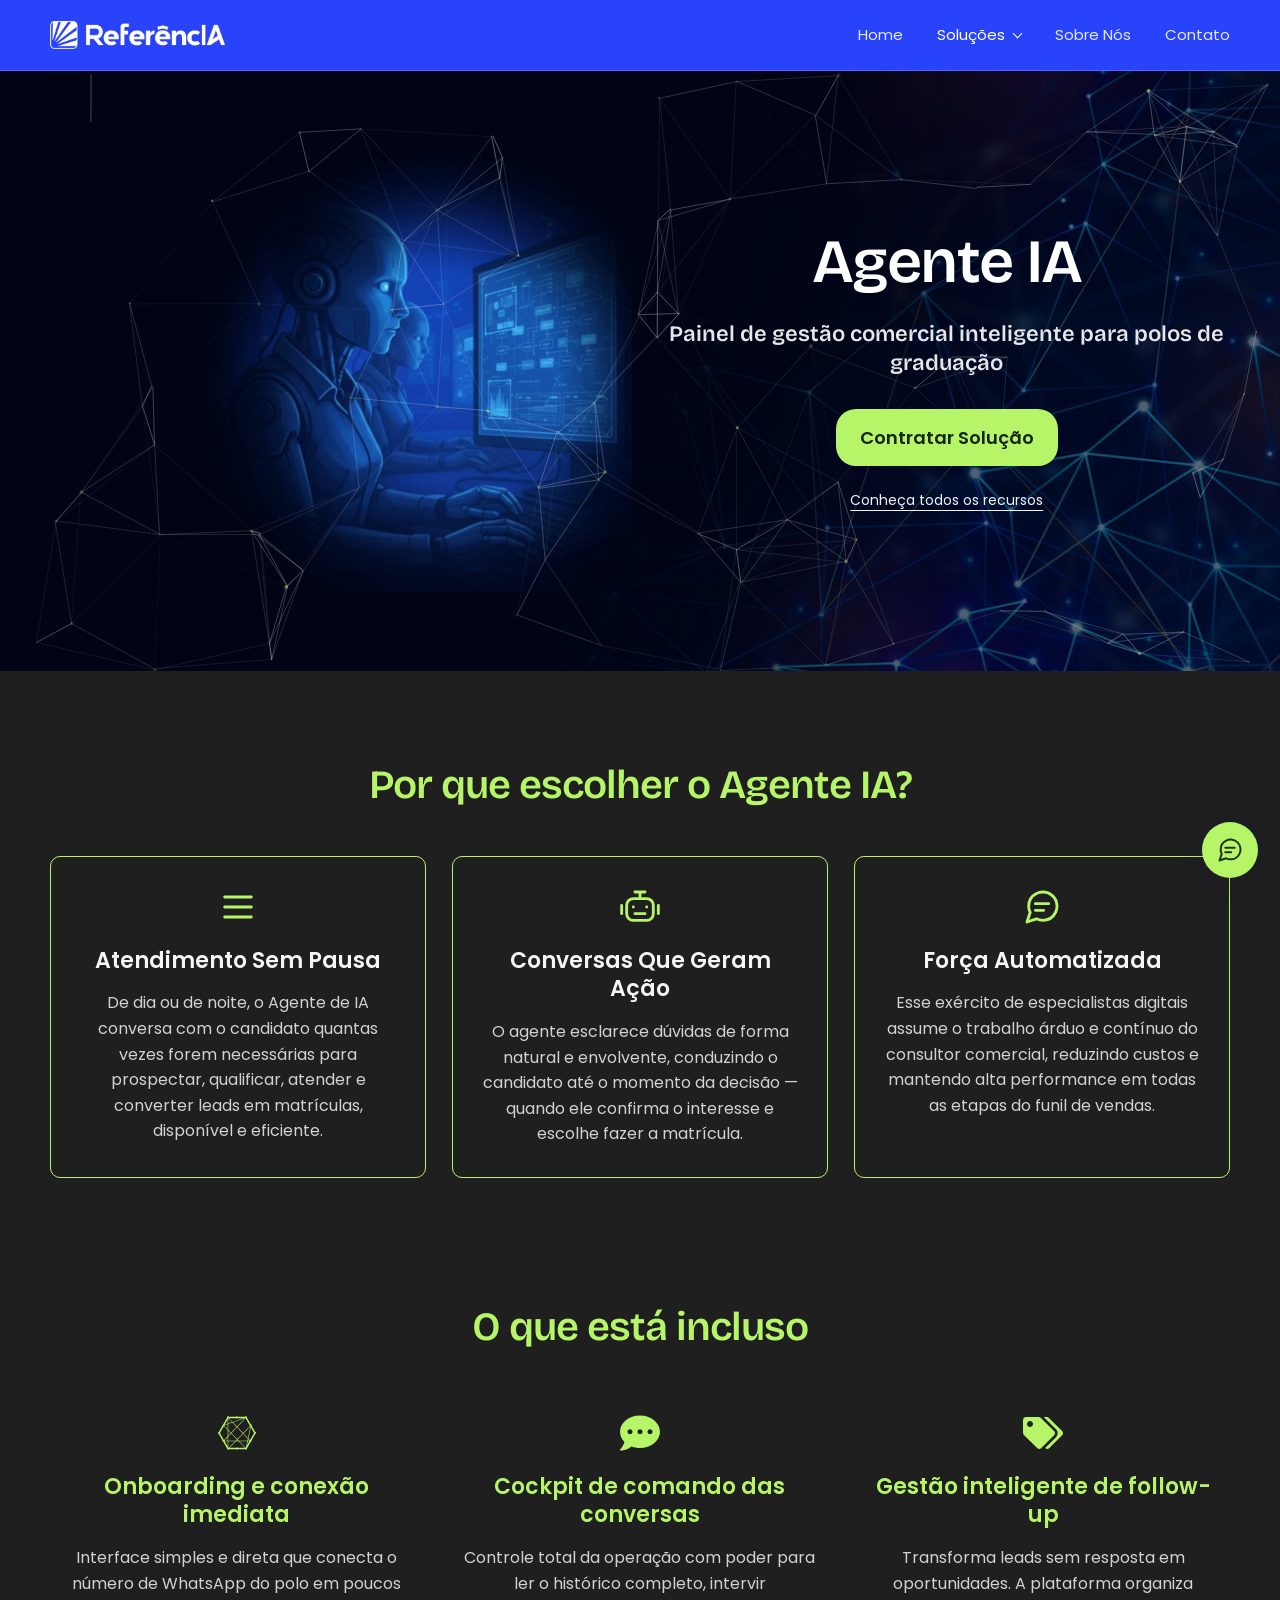
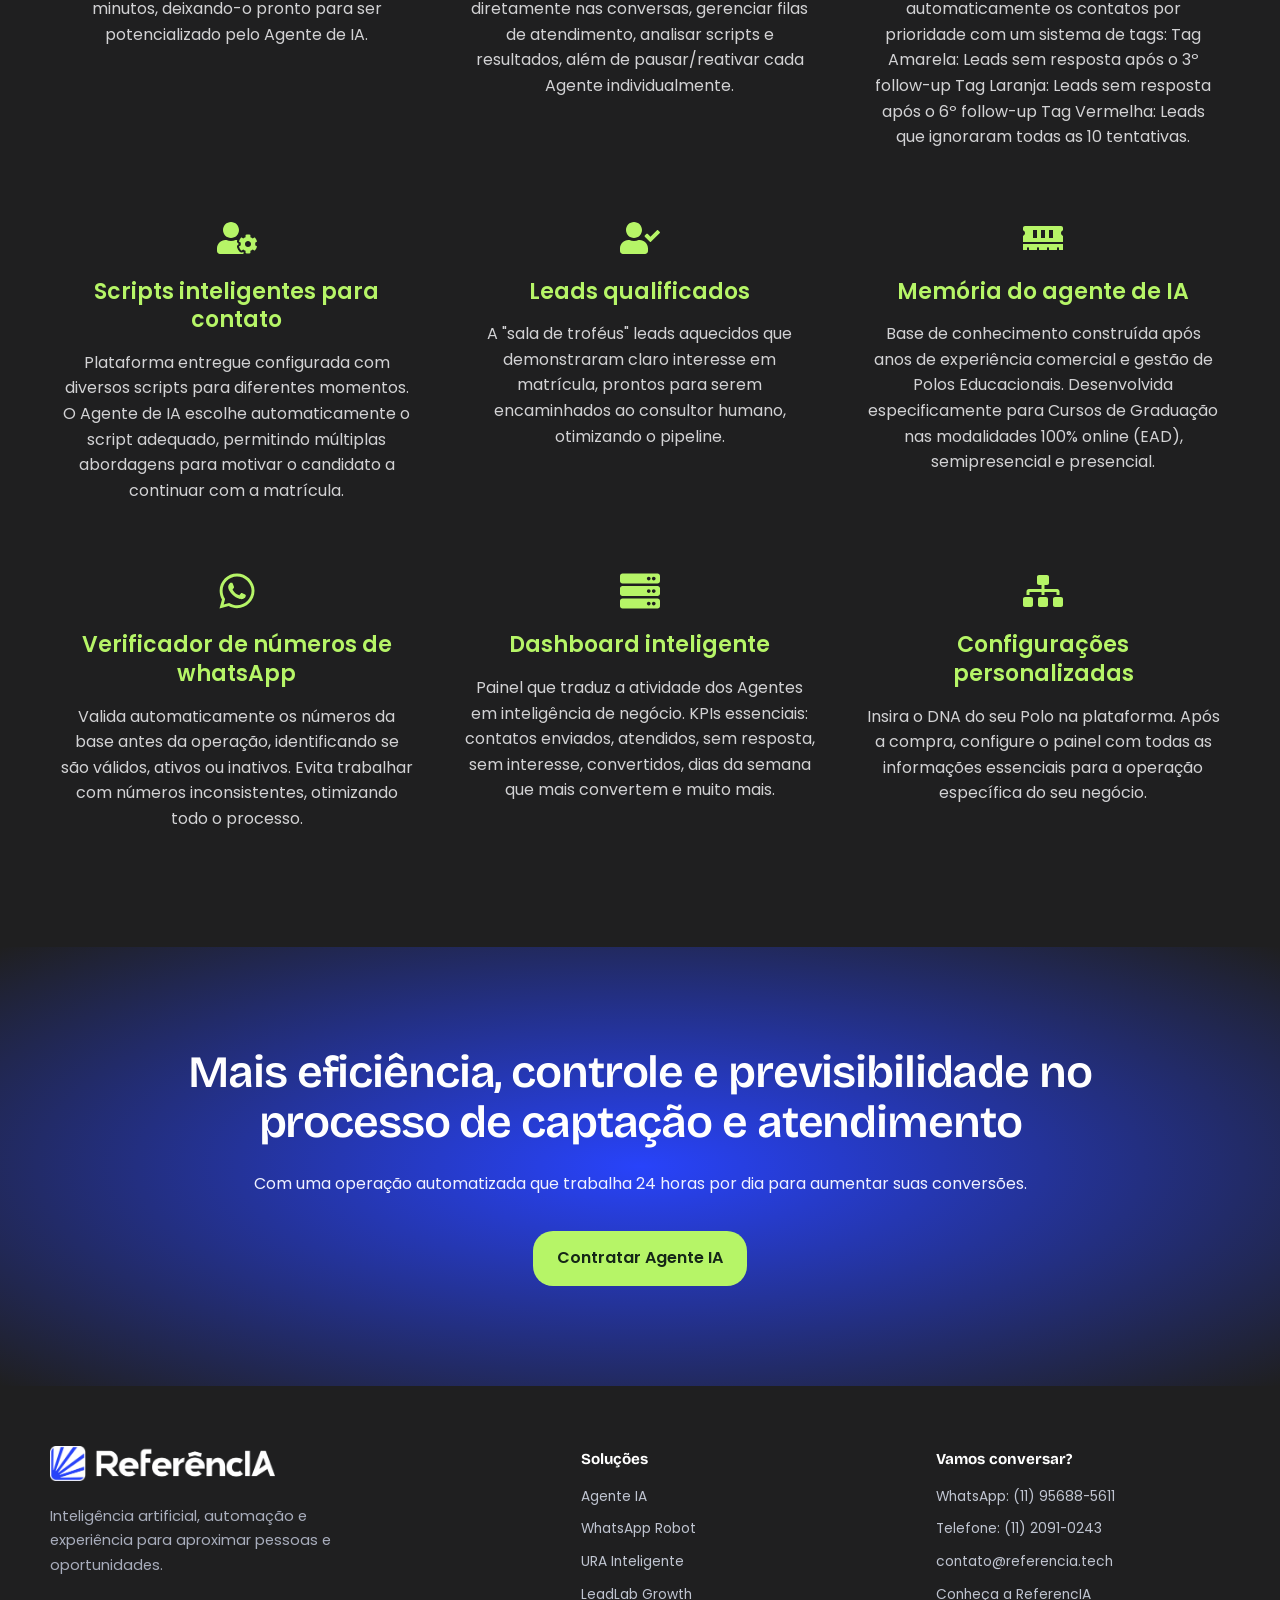
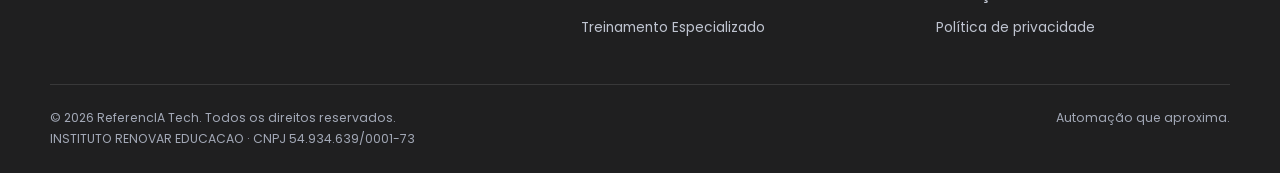
==== commit e7f1f9f1: "Garante loop contínuo da animação das partículas" ====
--- a/agente-ia/index.html
+++ b/agente-ia/index.html
@@ -1,5 +1,5 @@
 <!doctype html>
-<html lang="pt-BR"><head><meta charset="utf-8"><meta name="viewport" content="width=device-width, initial-scale=1"><title>Agente IA | ReferencIA Tech</title><meta name="description" content="Conversas que acolhem, respondem e qualificam. Dê continuidade ao atendimento e entregue mais contexto à sua equipe."><meta name="theme-color" content="#2843fa"><meta name="robots" content="index, follow"><link rel="canonical" href="https://referencia.tech/agente-ia/"><meta property="og:type" content="website"><meta property="og:locale" content="pt_BR"><meta property="og:site_name" content="ReferencIA Tech"><meta property="og:title" content="Agente IA | ReferencIA Tech"><meta property="og:description" content="Conversas que acolhem, respondem e qualificam. Dê continuidade ao atendimento e entregue mais contexto à sua equipe."><meta property="og:url" content="https://referencia.tech/agente-ia/"><meta property="og:image" content="https://referencia.tech/wp-content/uploads/2025/11/Diferenciais-6.jpg"><meta name="twitter:card" content="summary_large_image"><link rel="icon" type="image/png" href="../assets/favicon.png"><link rel="preload" href="../assets/brand.woff2" as="font" type="font/woff2" crossorigin><link rel="stylesheet" href="../assets/site.css?v=20260929-4"><script defer src="../assets/particles.min.js?v=20260929-4"></script><script defer src="../assets/background.js?v=20260929-5"></script><script defer src="../assets/site.js?v=20260929-4"></script><script type="application/ld+json">{"@context": "https://schema.org", "@type": "Organization", "name": "ReferencIA Tech", "legalName": "INSTITUTO RENOVAR EDUCACAO", "url": "https://referencia.tech/", "email": "contato@referencia.tech", "telephone": "+5511956885611"}</script><noscript><style>.menu-toggle{display:none}@media(max-width:720px){.nav-wrap{height:auto;flex-wrap:wrap;padding-block:20px}.nav-links{display:flex;position:static;padding:0;box-shadow:none;background:transparent;width:100%}}[data-contact-form]{display:none}</style></noscript></head><body class="reference-page"><a href="#conteudo" class="skip-link">Pular para o conteúdo</a>
+<html lang="pt-BR"><head><meta charset="utf-8"><meta name="viewport" content="width=device-width, initial-scale=1"><title>Agente IA | ReferencIA Tech</title><meta name="description" content="Conversas que acolhem, respondem e qualificam. Dê continuidade ao atendimento e entregue mais contexto à sua equipe."><meta name="theme-color" content="#2843fa"><meta name="robots" content="index, follow"><link rel="canonical" href="https://referencia.tech/agente-ia/"><meta property="og:type" content="website"><meta property="og:locale" content="pt_BR"><meta property="og:site_name" content="ReferencIA Tech"><meta property="og:title" content="Agente IA | ReferencIA Tech"><meta property="og:description" content="Conversas que acolhem, respondem e qualificam. Dê continuidade ao atendimento e entregue mais contexto à sua equipe."><meta property="og:url" content="https://referencia.tech/agente-ia/"><meta property="og:image" content="https://referencia.tech/wp-content/uploads/2025/11/Diferenciais-6.jpg"><meta name="twitter:card" content="summary_large_image"><link rel="icon" type="image/png" href="../assets/favicon.png"><link rel="preload" href="../assets/brand.woff2" as="font" type="font/woff2" crossorigin><link rel="stylesheet" href="../assets/site.css?v=20260929-4"><script defer src="../assets/particles.min.js?v=20260929-4"></script><script defer src="../assets/background.js?v=20260929-6"></script><script defer src="../assets/site.js?v=20260929-4"></script><script type="application/ld+json">{"@context": "https://schema.org", "@type": "Organization", "name": "ReferencIA Tech", "legalName": "INSTITUTO RENOVAR EDUCACAO", "url": "https://referencia.tech/", "email": "contato@referencia.tech", "telephone": "+5511956885611"}</script><noscript><style>.menu-toggle{display:none}@media(max-width:720px){.nav-wrap{height:auto;flex-wrap:wrap;padding-block:20px}.nav-links{display:flex;position:static;padding:0;box-shadow:none;background:transparent;width:100%}}[data-contact-form]{display:none}</style></noscript></head><body class="reference-page"><a href="#conteudo" class="skip-link">Pular para o conteúdo</a>
 <header class="header"><div class="container nav-wrap"><a class="brand" href="../" aria-label="ReferencIA Tech — página inicial"><img src="../assets/logo.png?v=20260929-4" width="1024" height="161" alt="ReferencIA"></a>
 <button class="menu-toggle" data-menu-toggle aria-expanded="false" aria-controls="menu-principal" aria-label="Abrir menu"><svg class="icon" viewBox="0 0 24 24" aria-hidden="true"><path d="M4 6h16M4 12h16M4 18h16"/></svg></button>
 <nav class="nav-links" id="menu-principal" data-menu aria-label="Navegação principal"><a href="../">Home</a><details class="nav-solutions"><summary>Soluções</summary><div class="nav-solutions-panel"><a href="../solucoes/">Todas as soluções</a><a href="../agente-ia/">Agente IA</a><a href="../whatsapp-robot/">WhatsApp Robot</a><a href="../ura-inteligente/">URA Inteligente</a><a href="../leadlab-growth/">LeadLab Growth</a><a href="../treinamento-especializado/">Treinamento Especializado</a></div></details><a href="../sobre-nos/">Sobre Nós</a><a href="../contato/">Contato</a></nav></div></header><main id="conteudo">
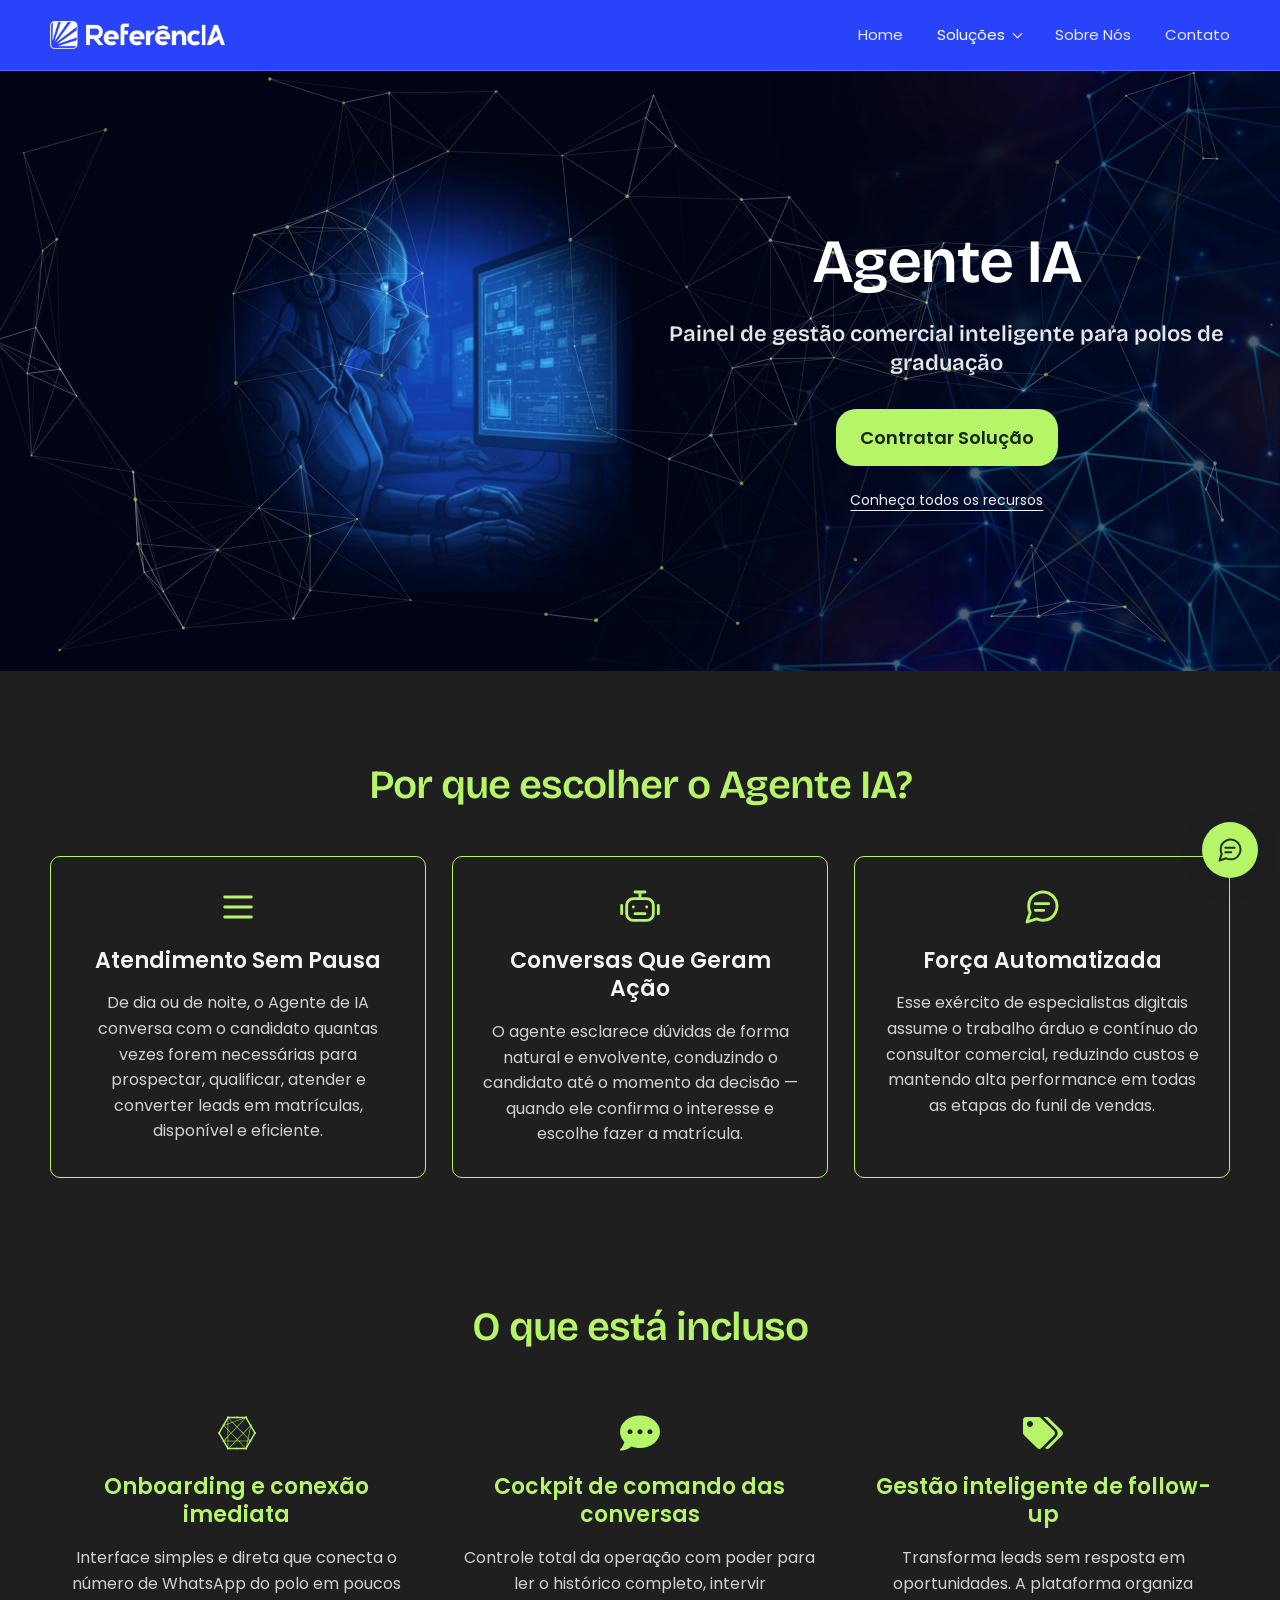
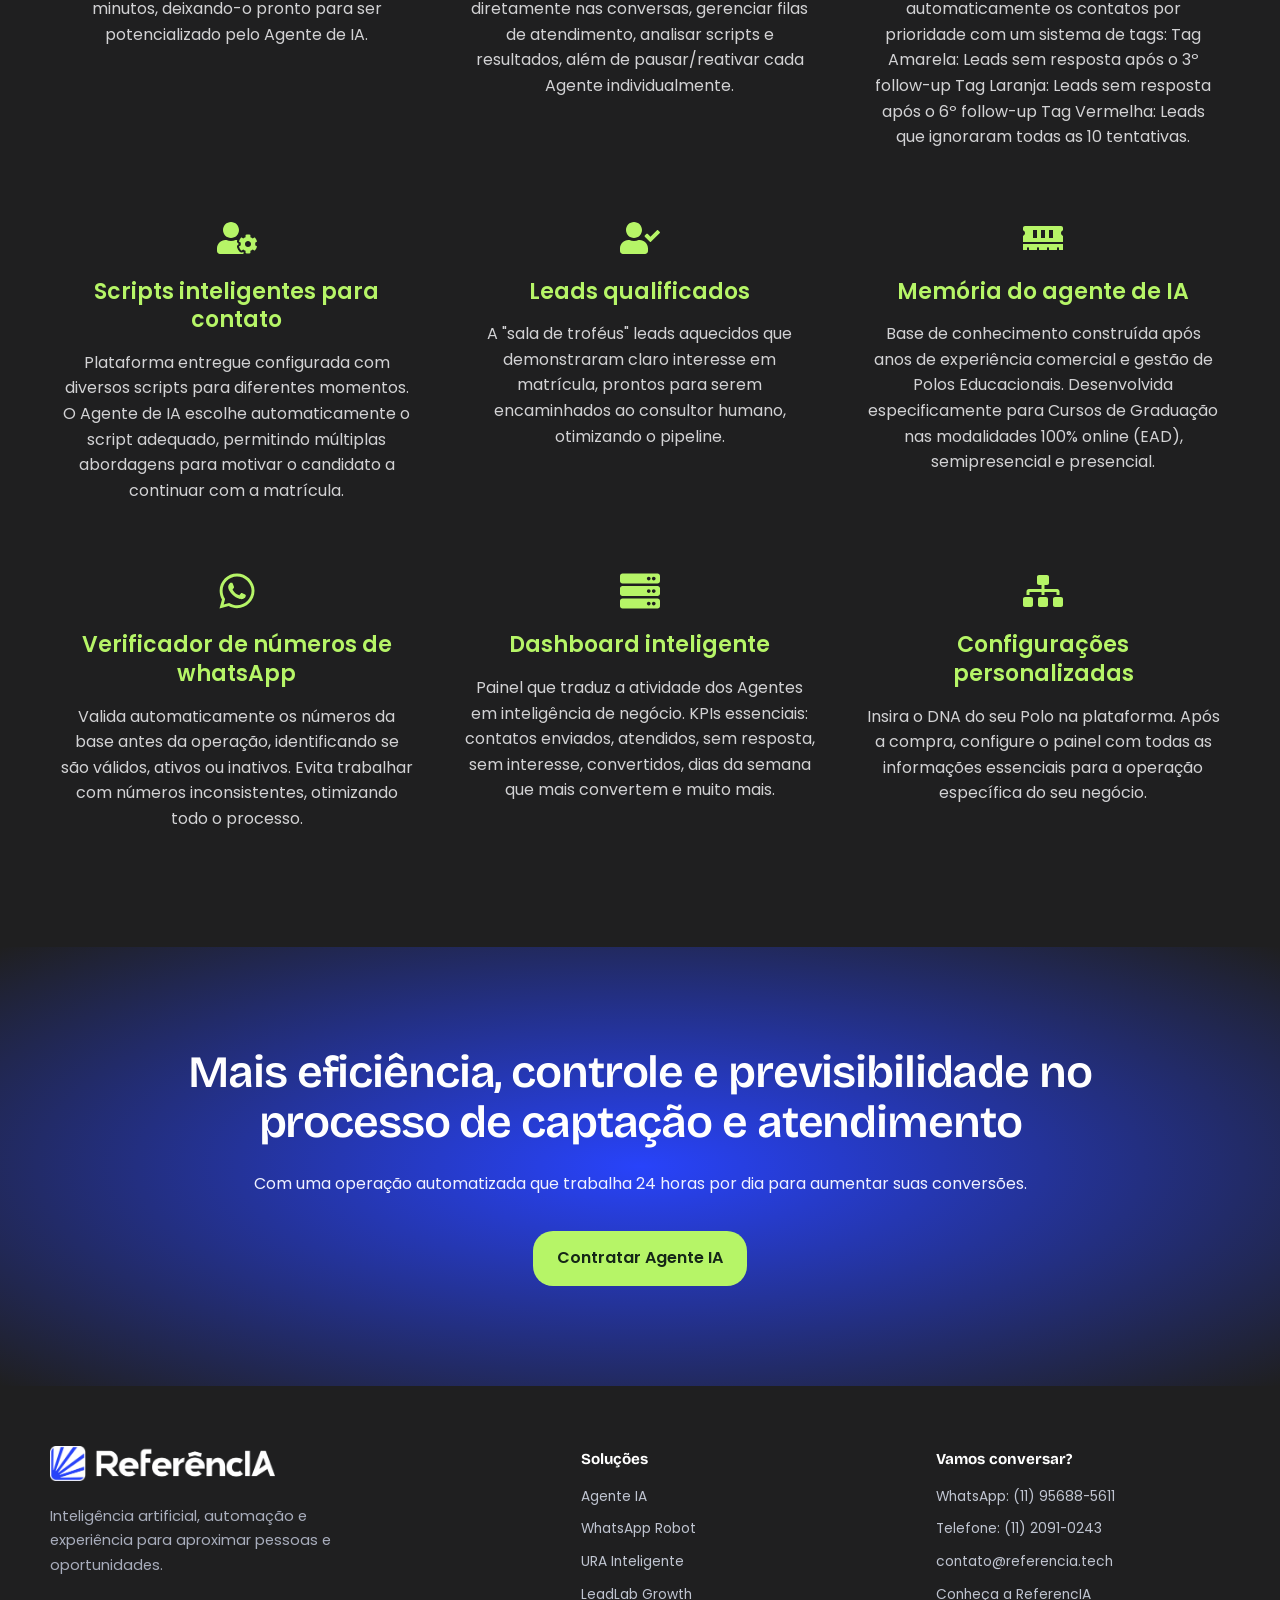
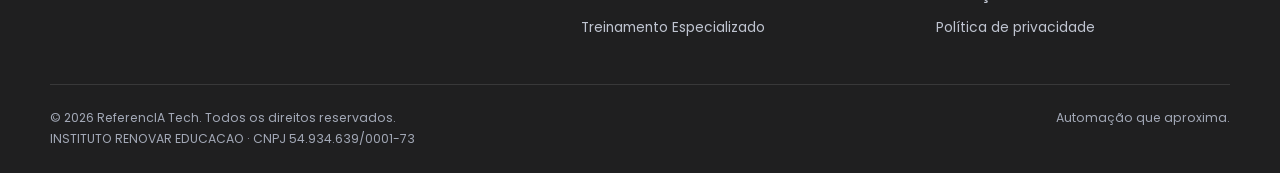
==== commit 0b9f7acc: "Substitui animação congelada por canvas animado independente" ====
--- a/agente-ia/index.html
+++ b/agente-ia/index.html
@@ -1,5 +1,5 @@
 <!doctype html>
-<html lang="pt-BR"><head><meta charset="utf-8"><meta name="viewport" content="width=device-width, initial-scale=1"><title>Agente IA | ReferencIA Tech</title><meta name="description" content="Conversas que acolhem, respondem e qualificam. Dê continuidade ao atendimento e entregue mais contexto à sua equipe."><meta name="theme-color" content="#2843fa"><meta name="robots" content="index, follow"><link rel="canonical" href="https://referencia.tech/agente-ia/"><meta property="og:type" content="website"><meta property="og:locale" content="pt_BR"><meta property="og:site_name" content="ReferencIA Tech"><meta property="og:title" content="Agente IA | ReferencIA Tech"><meta property="og:description" content="Conversas que acolhem, respondem e qualificam. Dê continuidade ao atendimento e entregue mais contexto à sua equipe."><meta property="og:url" content="https://referencia.tech/agente-ia/"><meta property="og:image" content="https://referencia.tech/wp-content/uploads/2025/11/Diferenciais-6.jpg"><meta name="twitter:card" content="summary_large_image"><link rel="icon" type="image/png" href="../assets/favicon.png"><link rel="preload" href="../assets/brand.woff2" as="font" type="font/woff2" crossorigin><link rel="stylesheet" href="../assets/site.css?v=20260929-4"><script defer src="../assets/particles.min.js?v=20260929-4"></script><script defer src="../assets/background.js?v=20260929-6"></script><script defer src="../assets/site.js?v=20260929-4"></script><script type="application/ld+json">{"@context": "https://schema.org", "@type": "Organization", "name": "ReferencIA Tech", "legalName": "INSTITUTO RENOVAR EDUCACAO", "url": "https://referencia.tech/", "email": "contato@referencia.tech", "telephone": "+5511956885611"}</script><noscript><style>.menu-toggle{display:none}@media(max-width:720px){.nav-wrap{height:auto;flex-wrap:wrap;padding-block:20px}.nav-links{display:flex;position:static;padding:0;box-shadow:none;background:transparent;width:100%}}[data-contact-form]{display:none}</style></noscript></head><body class="reference-page"><a href="#conteudo" class="skip-link">Pular para o conteúdo</a>
+<html lang="pt-BR"><head><meta charset="utf-8"><meta name="viewport" content="width=device-width, initial-scale=1"><title>Agente IA | ReferencIA Tech</title><meta name="description" content="Conversas que acolhem, respondem e qualificam. Dê continuidade ao atendimento e entregue mais contexto à sua equipe."><meta name="theme-color" content="#2843fa"><meta name="robots" content="index, follow"><link rel="canonical" href="https://referencia.tech/agente-ia/"><meta property="og:type" content="website"><meta property="og:locale" content="pt_BR"><meta property="og:site_name" content="ReferencIA Tech"><meta property="og:title" content="Agente IA | ReferencIA Tech"><meta property="og:description" content="Conversas que acolhem, respondem e qualificam. Dê continuidade ao atendimento e entregue mais contexto à sua equipe."><meta property="og:url" content="https://referencia.tech/agente-ia/"><meta property="og:image" content="https://referencia.tech/wp-content/uploads/2025/11/Diferenciais-6.jpg"><meta name="twitter:card" content="summary_large_image"><link rel="icon" type="image/png" href="../assets/favicon.png"><link rel="preload" href="../assets/brand.woff2" as="font" type="font/woff2" crossorigin><link rel="stylesheet" href="../assets/site.css?v=20260929-4"><script defer src="../assets/background.js?v=20260929-7"></script><script defer src="../assets/site.js?v=20260929-4"></script><script type="application/ld+json">{"@context": "https://schema.org", "@type": "Organization", "name": "ReferencIA Tech", "legalName": "INSTITUTO RENOVAR EDUCACAO", "url": "https://referencia.tech/", "email": "contato@referencia.tech", "telephone": "+5511956885611"}</script><noscript><style>.menu-toggle{display:none}@media(max-width:720px){.nav-wrap{height:auto;flex-wrap:wrap;padding-block:20px}.nav-links{display:flex;position:static;padding:0;box-shadow:none;background:transparent;width:100%}}[data-contact-form]{display:none}</style></noscript></head><body class="reference-page"><a href="#conteudo" class="skip-link">Pular para o conteúdo</a>
 <header class="header"><div class="container nav-wrap"><a class="brand" href="../" aria-label="ReferencIA Tech — página inicial"><img src="../assets/logo.png?v=20260929-4" width="1024" height="161" alt="ReferencIA"></a>
 <button class="menu-toggle" data-menu-toggle aria-expanded="false" aria-controls="menu-principal" aria-label="Abrir menu"><svg class="icon" viewBox="0 0 24 24" aria-hidden="true"><path d="M4 6h16M4 12h16M4 18h16"/></svg></button>
 <nav class="nav-links" id="menu-principal" data-menu aria-label="Navegação principal"><a href="../">Home</a><details class="nav-solutions"><summary>Soluções</summary><div class="nav-solutions-panel"><a href="../solucoes/">Todas as soluções</a><a href="../agente-ia/">Agente IA</a><a href="../whatsapp-robot/">WhatsApp Robot</a><a href="../ura-inteligente/">URA Inteligente</a><a href="../leadlab-growth/">LeadLab Growth</a><a href="../treinamento-especializado/">Treinamento Especializado</a></div></details><a href="../sobre-nos/">Sobre Nós</a><a href="../contato/">Contato</a></nav></div></header><main id="conteudo">
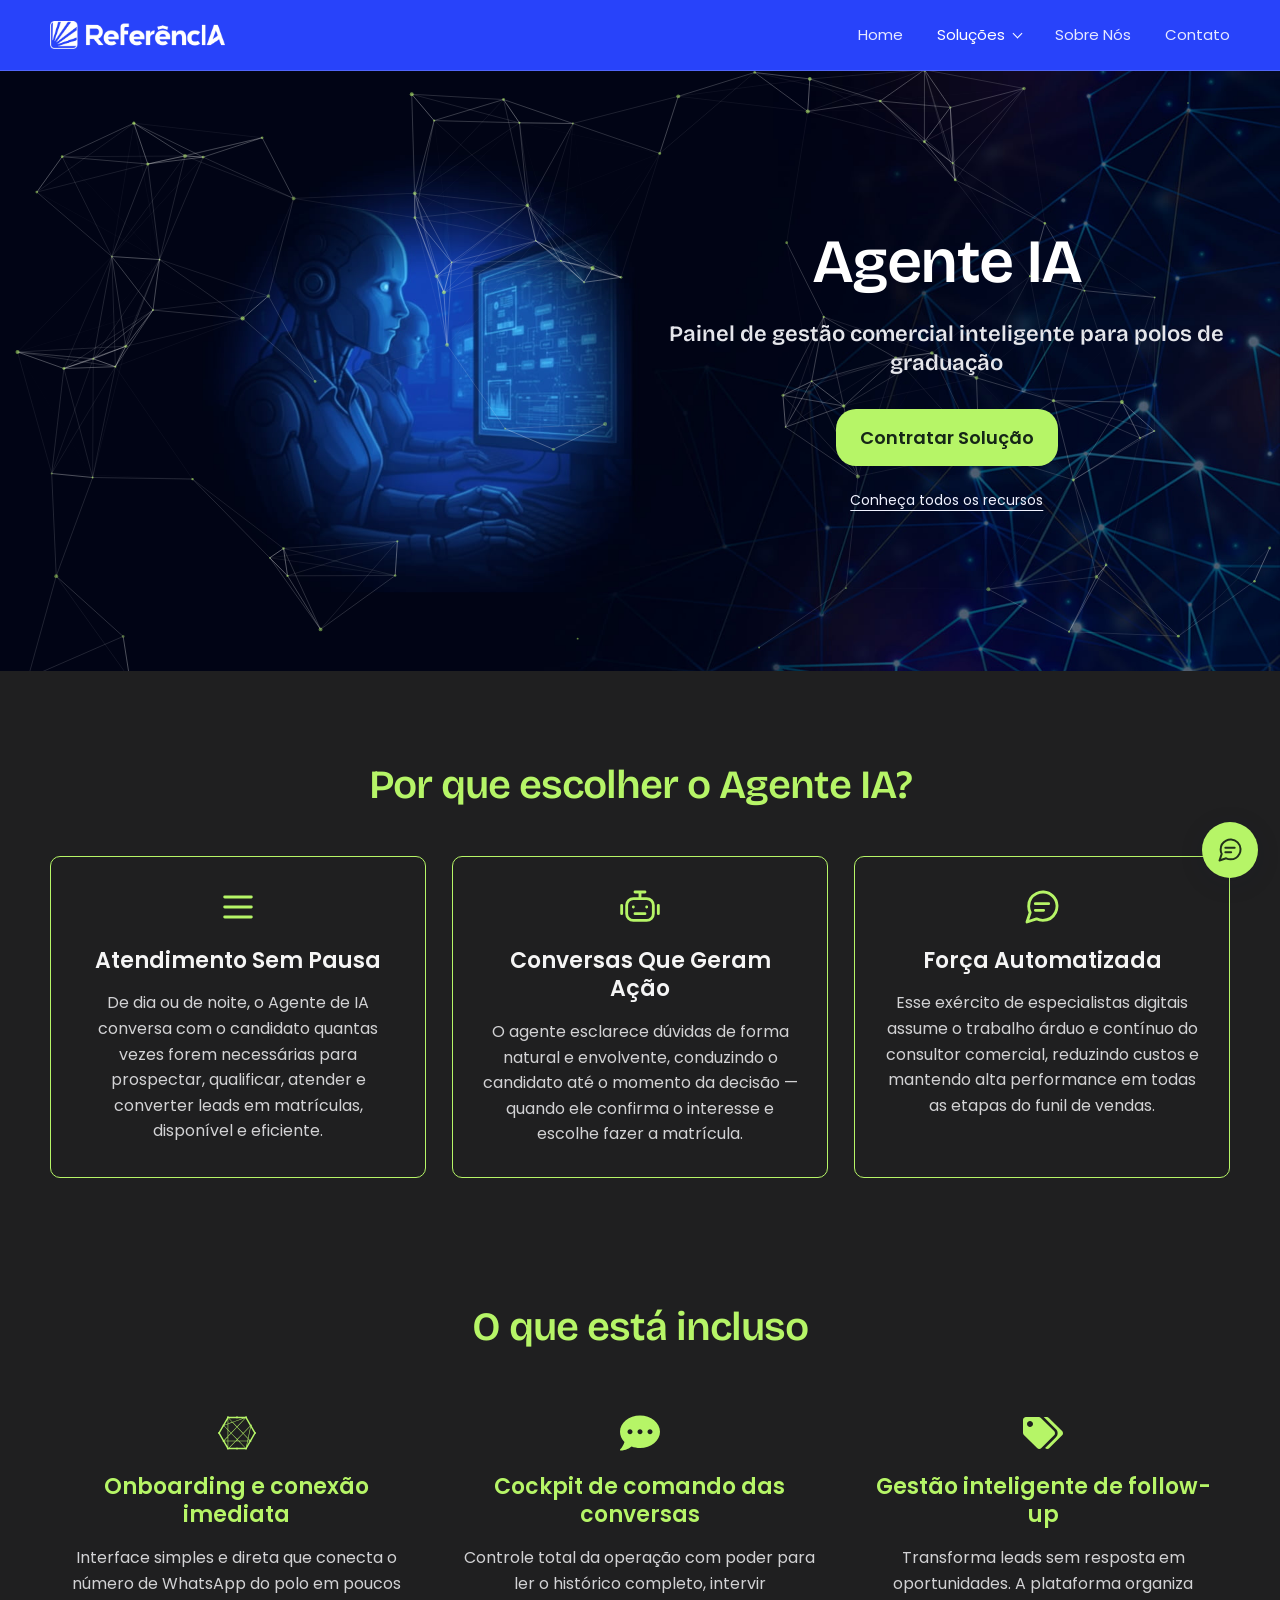
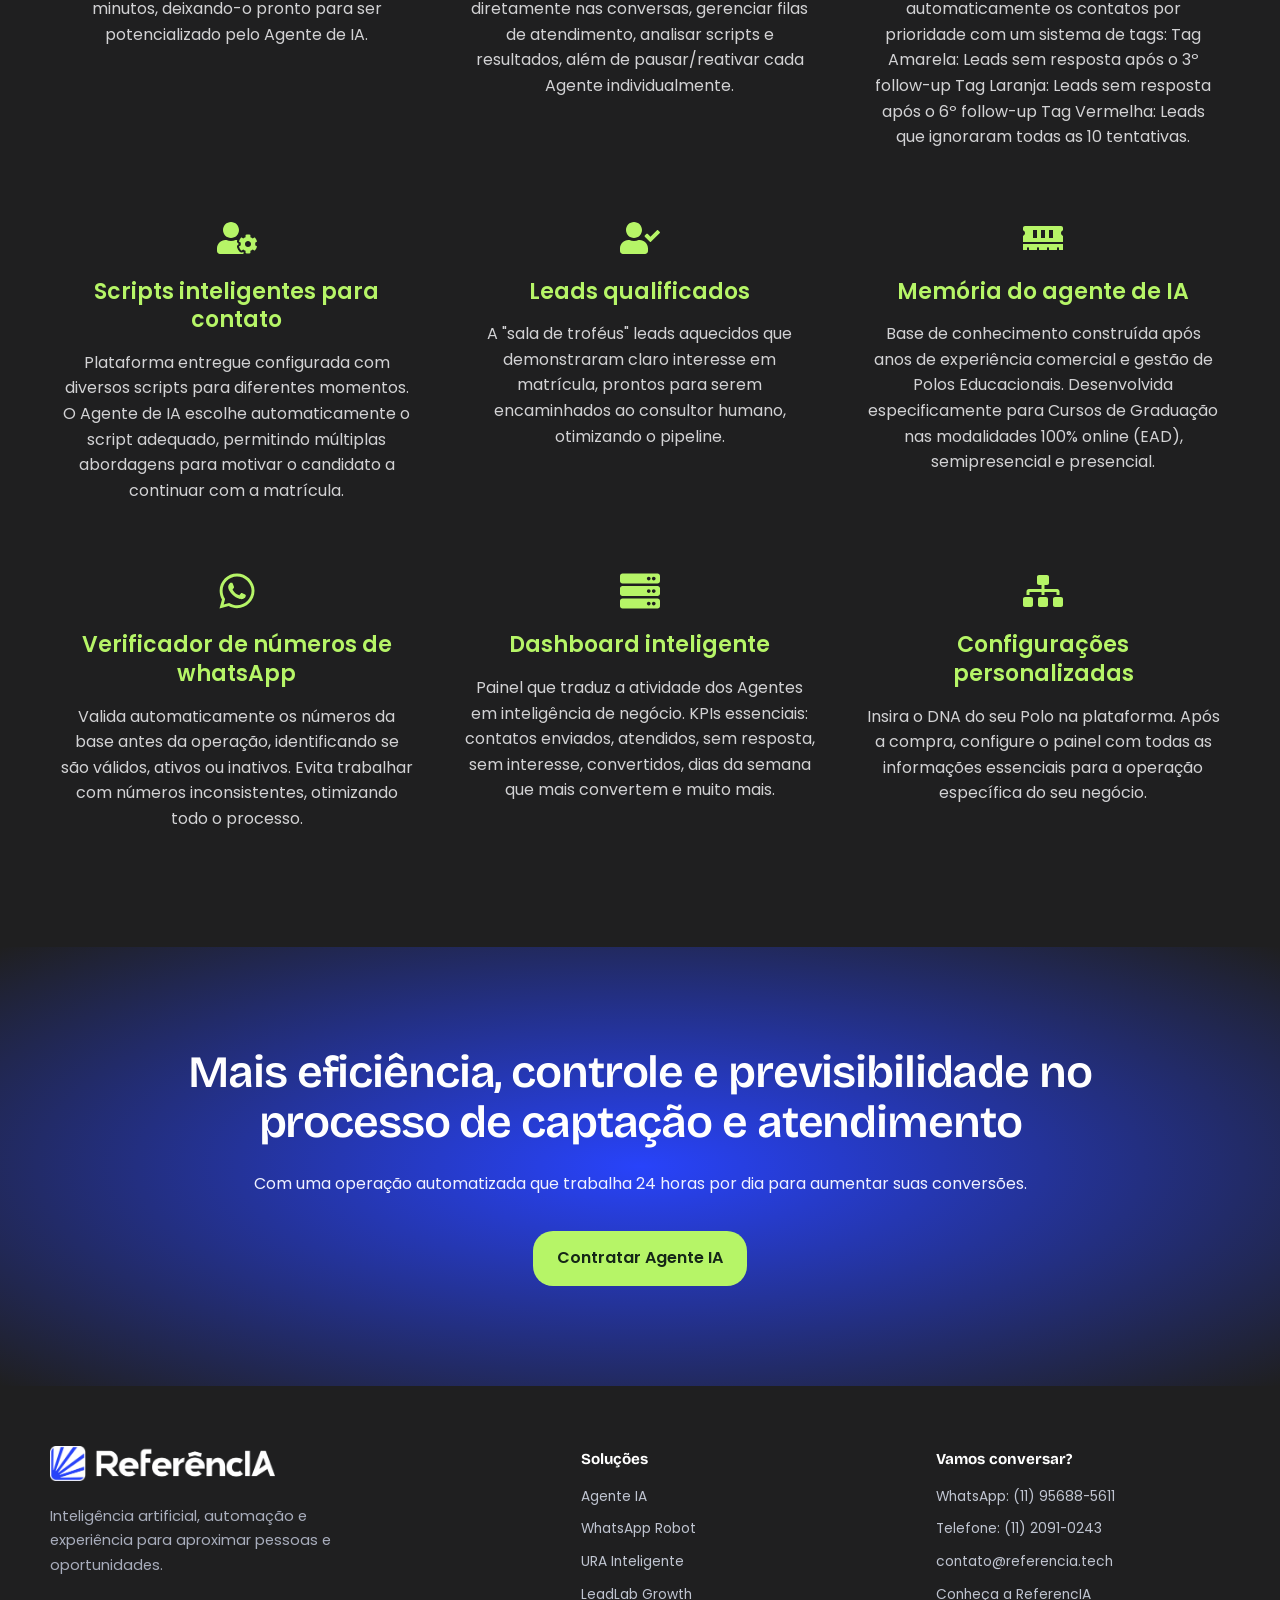
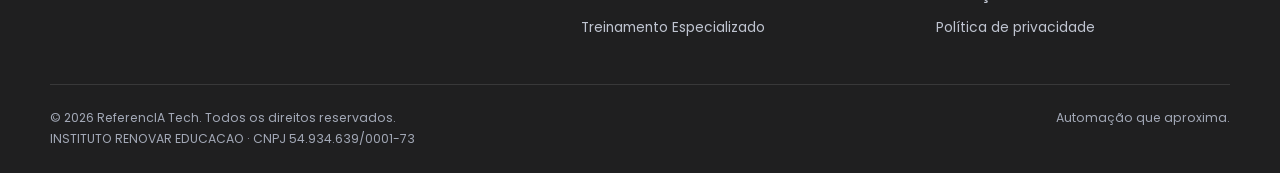
==== commit 24b28506: "Corrige repulsão das partículas ao mover o mouse" ====
--- a/agente-ia/index.html
+++ b/agente-ia/index.html
@@ -1,5 +1,5 @@
 <!doctype html>
-<html lang="pt-BR"><head><meta charset="utf-8"><meta name="viewport" content="width=device-width, initial-scale=1"><title>Agente IA | ReferencIA Tech</title><meta name="description" content="Conversas que acolhem, respondem e qualificam. Dê continuidade ao atendimento e entregue mais contexto à sua equipe."><meta name="theme-color" content="#2843fa"><meta name="robots" content="index, follow"><link rel="canonical" href="https://referencia.tech/agente-ia/"><meta property="og:type" content="website"><meta property="og:locale" content="pt_BR"><meta property="og:site_name" content="ReferencIA Tech"><meta property="og:title" content="Agente IA | ReferencIA Tech"><meta property="og:description" content="Conversas que acolhem, respondem e qualificam. Dê continuidade ao atendimento e entregue mais contexto à sua equipe."><meta property="og:url" content="https://referencia.tech/agente-ia/"><meta property="og:image" content="https://referencia.tech/wp-content/uploads/2025/11/Diferenciais-6.jpg"><meta name="twitter:card" content="summary_large_image"><link rel="icon" type="image/png" href="../assets/favicon.png"><link rel="preload" href="../assets/brand.woff2" as="font" type="font/woff2" crossorigin><link rel="stylesheet" href="../assets/site.css?v=20260929-4"><script defer src="../assets/background.js?v=20260929-7"></script><script defer src="../assets/site.js?v=20260929-4"></script><script type="application/ld+json">{"@context": "https://schema.org", "@type": "Organization", "name": "ReferencIA Tech", "legalName": "INSTITUTO RENOVAR EDUCACAO", "url": "https://referencia.tech/", "email": "contato@referencia.tech", "telephone": "+5511956885611"}</script><noscript><style>.menu-toggle{display:none}@media(max-width:720px){.nav-wrap{height:auto;flex-wrap:wrap;padding-block:20px}.nav-links{display:flex;position:static;padding:0;box-shadow:none;background:transparent;width:100%}}[data-contact-form]{display:none}</style></noscript></head><body class="reference-page"><a href="#conteudo" class="skip-link">Pular para o conteúdo</a>
+<html lang="pt-BR"><head><meta charset="utf-8"><meta name="viewport" content="width=device-width, initial-scale=1"><title>Agente IA | ReferencIA Tech</title><meta name="description" content="Conversas que acolhem, respondem e qualificam. Dê continuidade ao atendimento e entregue mais contexto à sua equipe."><meta name="theme-color" content="#2843fa"><meta name="robots" content="index, follow"><link rel="canonical" href="https://referencia.tech/agente-ia/"><meta property="og:type" content="website"><meta property="og:locale" content="pt_BR"><meta property="og:site_name" content="ReferencIA Tech"><meta property="og:title" content="Agente IA | ReferencIA Tech"><meta property="og:description" content="Conversas que acolhem, respondem e qualificam. Dê continuidade ao atendimento e entregue mais contexto à sua equipe."><meta property="og:url" content="https://referencia.tech/agente-ia/"><meta property="og:image" content="https://referencia.tech/wp-content/uploads/2025/11/Diferenciais-6.jpg"><meta name="twitter:card" content="summary_large_image"><link rel="icon" type="image/png" href="../assets/favicon.png"><link rel="preload" href="../assets/brand.woff2" as="font" type="font/woff2" crossorigin><link rel="stylesheet" href="../assets/site.css?v=20260929-4"><script defer src="../assets/background.js?v=20260929-8"></script><script defer src="../assets/site.js?v=20260929-4"></script><script type="application/ld+json">{"@context": "https://schema.org", "@type": "Organization", "name": "ReferencIA Tech", "legalName": "INSTITUTO RENOVAR EDUCACAO", "url": "https://referencia.tech/", "email": "contato@referencia.tech", "telephone": "+5511956885611"}</script><noscript><style>.menu-toggle{display:none}@media(max-width:720px){.nav-wrap{height:auto;flex-wrap:wrap;padding-block:20px}.nav-links{display:flex;position:static;padding:0;box-shadow:none;background:transparent;width:100%}}[data-contact-form]{display:none}</style></noscript></head><body class="reference-page"><a href="#conteudo" class="skip-link">Pular para o conteúdo</a>
 <header class="header"><div class="container nav-wrap"><a class="brand" href="../" aria-label="ReferencIA Tech — página inicial"><img src="../assets/logo.png?v=20260929-4" width="1024" height="161" alt="ReferencIA"></a>
 <button class="menu-toggle" data-menu-toggle aria-expanded="false" aria-controls="menu-principal" aria-label="Abrir menu"><svg class="icon" viewBox="0 0 24 24" aria-hidden="true"><path d="M4 6h16M4 12h16M4 18h16"/></svg></button>
 <nav class="nav-links" id="menu-principal" data-menu aria-label="Navegação principal"><a href="../">Home</a><details class="nav-solutions"><summary>Soluções</summary><div class="nav-solutions-panel"><a href="../solucoes/">Todas as soluções</a><a href="../agente-ia/">Agente IA</a><a href="../whatsapp-robot/">WhatsApp Robot</a><a href="../ura-inteligente/">URA Inteligente</a><a href="../leadlab-growth/">LeadLab Growth</a><a href="../treinamento-especializado/">Treinamento Especializado</a></div></details><a href="../sobre-nos/">Sobre Nós</a><a href="../contato/">Contato</a></nav></div></header><main id="conteudo">
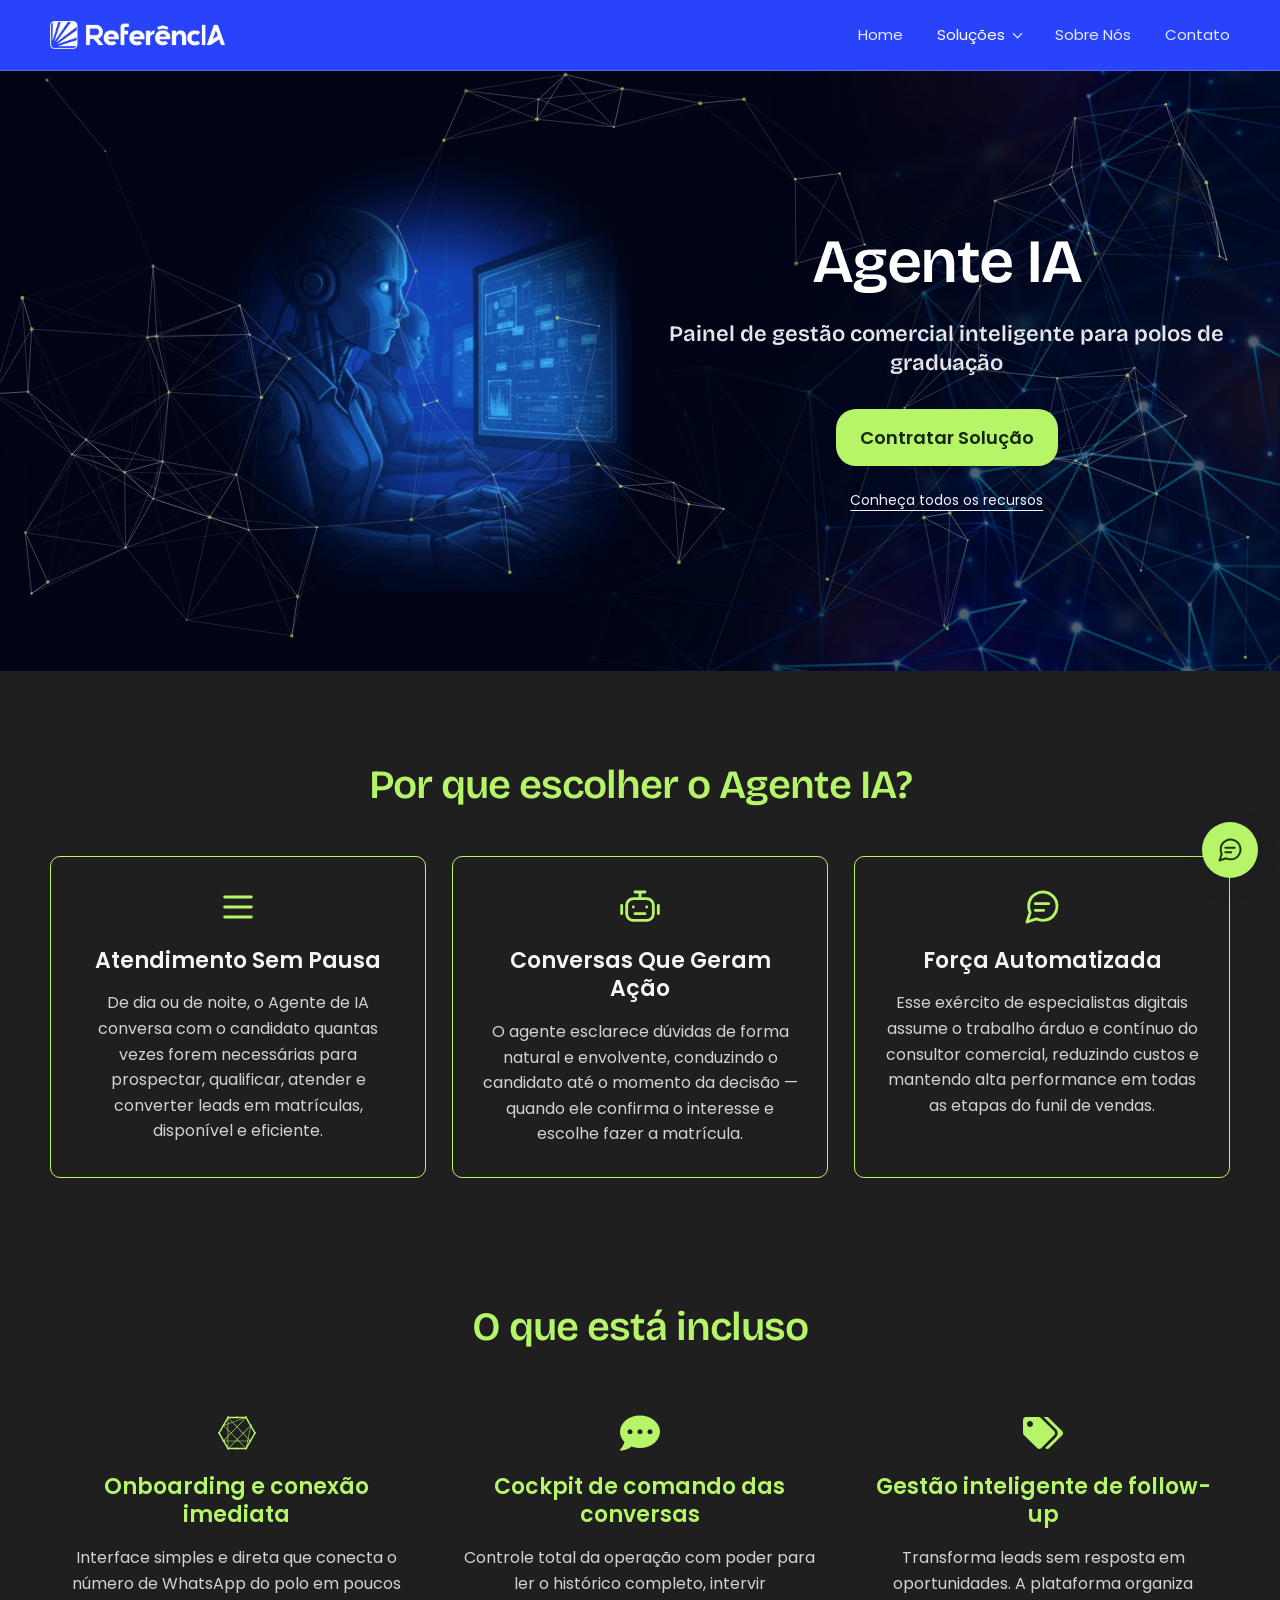
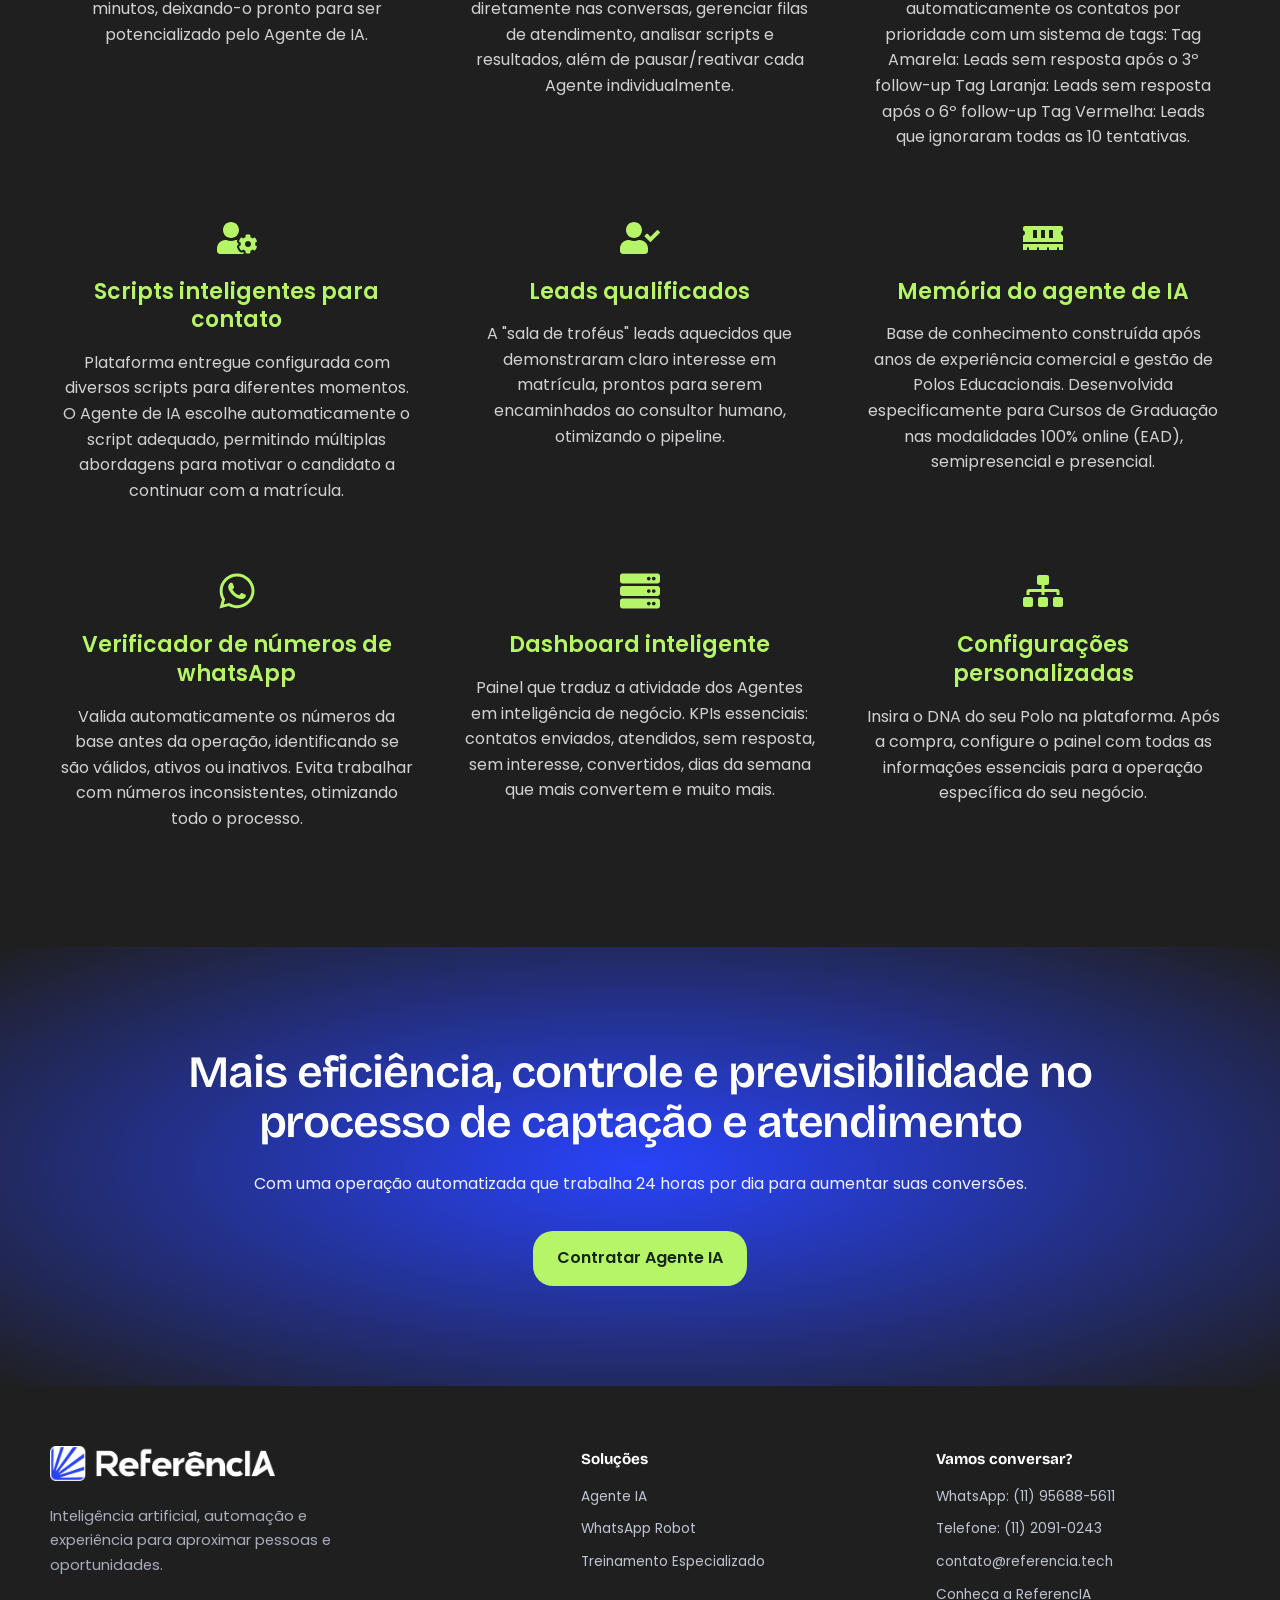
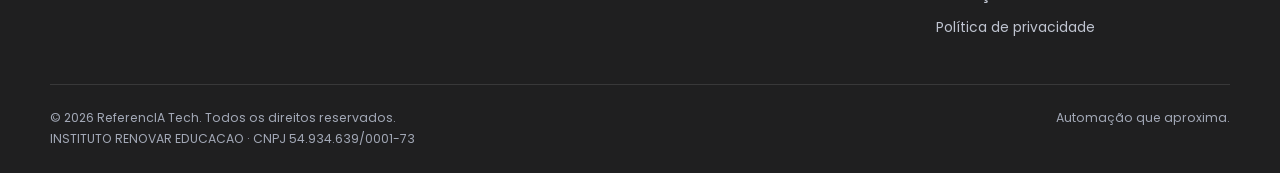
==== commit d3f7ef0d: "Remove URA e LeadLab Growth do catálogo e da navegação" ====
--- a/agente-ia/index.html
+++ b/agente-ia/index.html
@@ -1,7 +1,7 @@
 <!doctype html>
-<html lang="pt-BR"><head><meta charset="utf-8"><meta name="viewport" content="width=device-width, initial-scale=1"><title>Agente IA | ReferencIA Tech</title><meta name="description" content="Conversas que acolhem, respondem e qualificam. Dê continuidade ao atendimento e entregue mais contexto à sua equipe."><meta name="theme-color" content="#2843fa"><meta name="robots" content="index, follow"><link rel="canonical" href="https://referencia.tech/agente-ia/"><meta property="og:type" content="website"><meta property="og:locale" content="pt_BR"><meta property="og:site_name" content="ReferencIA Tech"><meta property="og:title" content="Agente IA | ReferencIA Tech"><meta property="og:description" content="Conversas que acolhem, respondem e qualificam. Dê continuidade ao atendimento e entregue mais contexto à sua equipe."><meta property="og:url" content="https://referencia.tech/agente-ia/"><meta property="og:image" content="https://referencia.tech/wp-content/uploads/2025/11/Diferenciais-6.jpg"><meta name="twitter:card" content="summary_large_image"><link rel="icon" type="image/png" href="../assets/favicon.png"><link rel="preload" href="../assets/brand.woff2" as="font" type="font/woff2" crossorigin><link rel="stylesheet" href="../assets/site.css?v=20260929-4"><script defer src="../assets/background.js?v=20260929-8"></script><script defer src="../assets/site.js?v=20260929-4"></script><script type="application/ld+json">{"@context": "https://schema.org", "@type": "Organization", "name": "ReferencIA Tech", "legalName": "INSTITUTO RENOVAR EDUCACAO", "url": "https://referencia.tech/", "email": "contato@referencia.tech", "telephone": "+5511956885611"}</script><noscript><style>.menu-toggle{display:none}@media(max-width:720px){.nav-wrap{height:auto;flex-wrap:wrap;padding-block:20px}.nav-links{display:flex;position:static;padding:0;box-shadow:none;background:transparent;width:100%}}[data-contact-form]{display:none}</style></noscript></head><body class="reference-page"><a href="#conteudo" class="skip-link">Pular para o conteúdo</a>
+<html lang="pt-BR"><head><meta charset="utf-8"><meta name="viewport" content="width=device-width, initial-scale=1"><title>Agente IA | ReferencIA Tech</title><meta name="description" content="Conversas que acolhem, respondem e qualificam. Dê continuidade ao atendimento e entregue mais contexto à sua equipe."><meta name="theme-color" content="#2843fa"><meta name="robots" content="index, follow"><link rel="canonical" href="https://referencia.tech/agente-ia/"><meta property="og:type" content="website"><meta property="og:locale" content="pt_BR"><meta property="og:site_name" content="ReferencIA Tech"><meta property="og:title" content="Agente IA | ReferencIA Tech"><meta property="og:description" content="Conversas que acolhem, respondem e qualificam. Dê continuidade ao atendimento e entregue mais contexto à sua equipe."><meta property="og:url" content="https://referencia.tech/agente-ia/"><meta property="og:image" content="https://referencia.tech/wp-content/uploads/2025/11/Diferenciais-6.jpg"><meta name="twitter:card" content="summary_large_image"><link rel="icon" type="image/png" href="../assets/favicon.png"><link rel="preload" href="../assets/brand.woff2" as="font" type="font/woff2" crossorigin><link rel="stylesheet" href="../assets/site.css?v=20260930-10"><script defer src="../assets/background.js?v=20260929-8"></script><script defer src="../assets/site.js?v=20260929-4"></script><script type="application/ld+json">{"@context": "https://schema.org", "@type": "Organization", "name": "ReferencIA Tech", "legalName": "INSTITUTO RENOVAR EDUCACAO", "url": "https://referencia.tech/", "email": "contato@referencia.tech", "telephone": "+5511956885611"}</script><noscript><style>.menu-toggle{display:none}@media(max-width:720px){.nav-wrap{height:auto;flex-wrap:wrap;padding-block:20px}.nav-links{display:flex;position:static;padding:0;box-shadow:none;background:transparent;width:100%}}[data-contact-form]{display:none}</style></noscript></head><body class="reference-page"><a href="#conteudo" class="skip-link">Pular para o conteúdo</a>
 <header class="header"><div class="container nav-wrap"><a class="brand" href="../" aria-label="ReferencIA Tech — página inicial"><img src="../assets/logo.png?v=20260929-4" width="1024" height="161" alt="ReferencIA"></a>
 <button class="menu-toggle" data-menu-toggle aria-expanded="false" aria-controls="menu-principal" aria-label="Abrir menu"><svg class="icon" viewBox="0 0 24 24" aria-hidden="true"><path d="M4 6h16M4 12h16M4 18h16"/></svg></button>
-<nav class="nav-links" id="menu-principal" data-menu aria-label="Navegação principal"><a href="../">Home</a><details class="nav-solutions"><summary>Soluções</summary><div class="nav-solutions-panel"><a href="../solucoes/">Todas as soluções</a><a href="../agente-ia/">Agente IA</a><a href="../whatsapp-robot/">WhatsApp Robot</a><a href="../ura-inteligente/">URA Inteligente</a><a href="../leadlab-growth/">LeadLab Growth</a><a href="../treinamento-especializado/">Treinamento Especializado</a></div></details><a href="../sobre-nos/">Sobre Nós</a><a href="../contato/">Contato</a></nav></div></header><main id="conteudo">
+<nav class="nav-links" id="menu-principal" data-menu aria-label="Navegação principal"><a href="../">Home</a><details class="nav-solutions"><summary>Soluções</summary><div class="nav-solutions-panel"><a href="../solucoes/">Todas as soluções</a><a href="../agente-ia/">Agente IA</a><a href="../whatsapp-robot/">WhatsApp Robot</a><a href="../treinamento-especializado/">Treinamento Especializado</a></div></details><a href="../sobre-nos/">Sobre Nós</a><a href="../contato/">Contato</a></nav></div></header><main id="conteudo">
 <section class="service-hero"><div id="hero-particles" class="hero-particles" data-particles aria-hidden="true"></div><picture class="service-art"><source media="(max-width: 720px)" srcset="../assets/reference/Banners-Mobile-site-ReferencIA-Agente-IA-1.0.jpg"><img src="../assets/reference/Banners-site-ReferencIA-Agente-IA-1.0.jpg" alt="" width="1920" height="1080" fetchpriority="high"></picture><div class="container service-hero-layout"><div class="service-hero-copy"><h1>Agente IA</h1><h2>Painel de gestão comercial inteligente para polos de graduação</h2><a class="button lime" href="#contratar">Contratar Solução</a><a class="service-details" href="#detalhes">Conheça todos os recursos</a></div></div></section><section class="section reference-section reference-dark" id="detalhes"><div class="container"><div class="reference-heading"><h2>Por que escolher o Agente IA?</h2></div><div class="reference-grid why-grid"><article class="reference-feature "><span class="reference-icon"><svg class="icon" viewBox="0 0 24 24" aria-hidden="true"><path d="M4 6h16M4 12h16M4 18h16"/></svg></span><h3>Atendimento Sem Pausa</h3><p>De dia ou de noite, o Agente de IA conversa com o candidato quantas vezes forem necessárias para prospectar, qualificar, atender e converter leads em matrículas, disponível e eficiente.</p></article><article class="reference-feature "><span class="reference-icon"><svg class="icon" viewBox="0 0 24 24" aria-hidden="true"><rect x="4" y="7" width="16" height="13" rx="4"/><path d="M12 7V3m-3 0h6M1 11v5m22-5v5M8 12h.01M16 12h.01M9 16h6"/></svg></span><h3>Conversas Que Geram Ação</h3><p>O agente esclarece dúvidas de forma natural e envolvente, conduzindo o candidato até o momento da decisão — quando ele confirma o interesse e escolhe fazer a matrícula.</p></article><article class="reference-feature "><span class="reference-icon"><svg class="icon" viewBox="0 0 24 24" aria-hidden="true"><path d="M21 11.5a8.4 8.4 0 0 1-.9 3.8 8.5 8.5 0 0 1-7.6 4.7 8.4 8.4 0 0 1-3.8-.9L3 21l1.9-5.7a8.4 8.4 0 0 1-.9-3.8 8.5 8.5 0 0 1 4.7-7.6 8.4 8.4 0 0 1 3.8-.9h.5a8.5 8.5 0 0 1 8 8v.5Z"/><path d="M8 10h8m-8 4h5"/></svg></span><h3>Força Automatizada</h3><p>Esse exército de especialistas digitais assume o trabalho árduo e contínuo do consultor comercial, reduzindo custos e mantendo alta performance em todas as etapas do funil de vendas.</p></article></div></div></section><section class="section reference-section reference-dark included-section" id="incluso"><div class="container"><div class="reference-heading"><h2>O que está incluso</h2></div><div class="reference-grid inclusions"><article class="reference-feature "><span class="reference-icon"><svg aria-hidden="true" class="icon original-icon" viewbox="0 0 576 512" xmlns="http://www.w3.org/2000/svg" focusable="false"><path d="M550.5 241l-50.089-86.786c1.071-2.142 1.875-4.553 1.875-7.232 0-8.036-6.696-14.733-14.732-15.001l-55.447-95.893c.536-1.607 1.071-3.214 1.071-4.821 0-8.571-6.964-15.268-15.268-15.268-4.821 0-8.839 2.143-11.786 5.625H299.518C296.839 18.143 292.821 16 288 16s-8.839 2.143-11.518 5.625H170.411C167.464 18.143 163.447 16 158.625 16c-8.303 0-15.268 6.696-15.268 15.268 0 1.607.536 3.482 1.072 4.821l-55.983 97.233c-5.356 2.41-9.107 7.5-9.107 13.661 0 .535.268 1.071.268 1.607l-53.304 92.143c-7.232 1.339-12.59 7.5-12.59 15 0 7.232 5.089 13.393 12.054 15l55.179 95.358c-.536 1.607-.804 2.946-.804 4.821 0 7.232 5.089 13.393 12.054 14.732l51.697 89.732c-.536 1.607-1.071 3.482-1.071 5.357 0 8.571 6.964 15.268 15.268 15.268 4.821 0 8.839-2.143 11.518-5.357h106.875C279.161 493.857 283.447 496 288 496s8.839-2.143 11.518-5.357h107.143c2.678 2.946 6.696 4.821 10.982 4.821 8.571 0 15.268-6.964 15.268-15.268 0-1.607-.267-2.946-.803-4.285l51.697-90.268c6.964-1.339 12.054-7.5 12.054-14.732 0-1.607-.268-3.214-.804-4.821l54.911-95.358c6.964-1.339 12.322-7.5 12.322-15-.002-7.232-5.092-13.393-11.788-14.732zM153.535 450.732l-43.66-75.803h43.66v75.803zm0-83.839h-43.66c-.268-1.071-.804-2.142-1.339-3.214l44.999-47.41v50.624zm0-62.411l-50.357 53.304c-1.339-.536-2.679-1.34-4.018-1.607L43.447 259.75c.535-1.339.535-2.679.535-4.018s0-2.41-.268-3.482l51.965-90c2.679-.268 5.357-1.072 7.768-2.679l50.089 51.965v92.946zm0-102.322l-45.803-47.41c1.339-2.143 2.143-4.821 2.143-7.767 0-.268-.268-.804-.268-1.072l43.928-15.804v72.053zm0-80.625l-43.66 15.804 43.66-75.536v59.732zm326.519 39.108l.804 1.339L445.5 329.125l-63.75-67.232 98.036-101.518.268.268zM291.75 355.107l11.518 11.786H280.5l11.25-11.786zm-.268-11.25l-83.303-85.446 79.553-84.375 83.036 87.589-79.286 82.232zm5.357 5.893l79.286-82.232 67.5 71.25-5.892 28.125H313.714l-16.875-17.143zM410.411 44.393c1.071.536 2.142 1.072 3.482 1.34l57.857 100.714v.536c0 2.946.803 5.624 2.143 7.767L376.393 256l-83.035-87.589L410.411 44.393zm-9.107-2.143L287.732 162.518l-57.054-60.268 166.339-60h4.287zm-123.483 0c2.678 2.678 6.16 4.285 10.179 4.285s7.5-1.607 10.179-4.285h75L224.786 95.821 173.893 42.25h103.928zm-116.249 5.625l1.071-2.142a33.834 33.834 0 0 0 2.679-.804l51.161 53.84-54.911 19.821V47.875zm0 79.286l60.803-21.964 59.732 63.214-79.553 84.107-40.982-42.053v-83.304zm0 92.678L198 257.607l-36.428 38.304v-76.072zm0 87.858l42.053-44.464 82.768 85.982-17.143 17.678H161.572v-59.196zm6.964 162.053c-1.607-1.607-3.482-2.678-5.893-3.482l-1.071-1.607v-89.732h99.91l-91.607 94.821h-1.339zm129.911 0c-2.679-2.41-6.428-4.285-10.447-4.285s-7.767 1.875-10.447 4.285h-96.429l91.607-94.821h38.304l91.607 94.821H298.447zm120-11.786l-4.286 7.5c-1.339.268-2.41.803-3.482 1.339l-89.196-91.875h114.376l-17.412 83.036zm12.856-22.232l12.858-60.803h21.964l-34.822 60.803zm34.822-68.839h-20.357l4.553-21.16 17.143 18.214c-.535.803-1.071 1.874-1.339 2.946zm66.161-107.411l-55.447 96.697c-1.339.535-2.679 1.071-4.018 1.874l-20.625-21.964 34.554-163.928 45.803 79.286c-.267 1.339-.803 2.678-.803 4.285 0 1.339.268 2.411.536 3.75z"></path></svg></span><h3>Onboarding e conexão imediata</h3><p>Interface simples e direta que conecta o número de WhatsApp do polo em poucos minutos, deixando-o pronto para ser potencializado pelo Agente de IA.</p></article><article class="reference-feature "><span class="reference-icon"><svg aria-hidden="true" class="icon original-icon" viewbox="0 0 512 512" xmlns="http://www.w3.org/2000/svg" focusable="false"><path d="M256 32C114.6 32 0 125.1 0 240c0 49.6 21.4 95 57 130.7C44.5 421.1 2.7 466 2.2 466.5c-2.2 2.3-2.8 5.7-1.5 8.7S4.8 480 8 480c66.3 0 116-31.8 140.6-51.4 32.7 12.3 69 19.4 107.4 19.4 141.4 0 256-93.1 256-208S397.4 32 256 32zM128 272c-17.7 0-32-14.3-32-32s14.3-32 32-32 32 14.3 32 32-14.3 32-32 32zm128 0c-17.7 0-32-14.3-32-32s14.3-32 32-32 32 14.3 32 32-14.3 32-32 32zm128 0c-17.7 0-32-14.3-32-32s14.3-32 32-32 32 14.3 32 32-14.3 32-32 32z"></path></svg></span><h3>Cockpit de comando das conversas</h3><p>Controle total da operação com poder para ler o histórico completo, intervir diretamente nas conversas, gerenciar filas de atendimento, analisar scripts e resultados, além de pausar/reativar cada Agente individualmente.</p></article><article class="reference-feature "><span class="reference-icon"><svg aria-hidden="true" class="icon original-icon" viewbox="0 0 640 512" xmlns="http://www.w3.org/2000/svg" focusable="false"><path d="M497.941 225.941L286.059 14.059A48 48 0 0 0 252.118 0H48C21.49 0 0 21.49 0 48v204.118a48 48 0 0 0 14.059 33.941l211.882 211.882c18.744 18.745 49.136 18.746 67.882 0l204.118-204.118c18.745-18.745 18.745-49.137 0-67.882zM112 160c-26.51 0-48-21.49-48-48s21.49-48 48-48 48 21.49 48 48-21.49 48-48 48zm513.941 133.823L421.823 497.941c-18.745 18.745-49.137 18.745-67.882 0l-.36-.36L527.64 323.522c16.999-16.999 26.36-39.6 26.36-63.64s-9.362-46.641-26.36-63.64L331.397 0h48.721a48 48 0 0 1 33.941 14.059l211.882 211.882c18.745 18.745 18.745 49.137 0 67.882z"></path></svg></span><h3>Gestão inteligente de follow-up</h3><p>Transforma leads sem resposta em oportunidades. A plataforma organiza automaticamente os contatos por prioridade com um sistema de tags: Tag Amarela: Leads sem resposta após o 3º follow-up Tag Laranja: Leads sem resposta após o 6º follow-up Tag Vermelha: Leads que ignoraram todas as 10 tentativas.</p></article><article class="reference-feature "><span class="reference-icon"><svg aria-hidden="true" class="icon original-icon" viewbox="0 0 640 512" xmlns="http://www.w3.org/2000/svg" focusable="false"><path d="M610.5 373.3c2.6-14.1 2.6-28.5 0-42.6l25.8-14.9c3-1.7 4.3-5.2 3.3-8.5-6.7-21.6-18.2-41.2-33.2-57.4-2.3-2.5-6-3.1-9-1.4l-25.8 14.9c-10.9-9.3-23.4-16.5-36.9-21.3v-29.8c0-3.4-2.4-6.4-5.7-7.1-22.3-5-45-4.8-66.2 0-3.3.7-5.7 3.7-5.7 7.1v29.8c-13.5 4.8-26 12-36.9 21.3l-25.8-14.9c-2.9-1.7-6.7-1.1-9 1.4-15 16.2-26.5 35.8-33.2 57.4-1 3.3.4 6.8 3.3 8.5l25.8 14.9c-2.6 14.1-2.6 28.5 0 42.6l-25.8 14.9c-3 1.7-4.3 5.2-3.3 8.5 6.7 21.6 18.2 41.1 33.2 57.4 2.3 2.5 6 3.1 9 1.4l25.8-14.9c10.9 9.3 23.4 16.5 36.9 21.3v29.8c0 3.4 2.4 6.4 5.7 7.1 22.3 5 45 4.8 66.2 0 3.3-.7 5.7-3.7 5.7-7.1v-29.8c13.5-4.8 26-12 36.9-21.3l25.8 14.9c2.9 1.7 6.7 1.1 9-1.4 15-16.2 26.5-35.8 33.2-57.4 1-3.3-.4-6.8-3.3-8.5l-25.8-14.9zM496 400.5c-26.8 0-48.5-21.8-48.5-48.5s21.8-48.5 48.5-48.5 48.5 21.8 48.5 48.5-21.7 48.5-48.5 48.5zM224 256c70.7 0 128-57.3 128-128S294.7 0 224 0 96 57.3 96 128s57.3 128 128 128zm201.2 226.5c-2.3-1.2-4.6-2.6-6.8-3.9l-7.9 4.6c-6 3.4-12.8 5.3-19.6 5.3-10.9 0-21.4-4.6-28.9-12.6-18.3-19.8-32.3-43.9-40.2-69.6-5.5-17.7 1.9-36.4 17.9-45.7l7.9-4.6c-.1-2.6-.1-5.2 0-7.8l-7.9-4.6c-16-9.2-23.4-28-17.9-45.7.9-2.9 2.2-5.8 3.2-8.7-3.8-.3-7.5-1.2-11.4-1.2h-16.7c-22.2 10.2-46.9 16-72.9 16s-50.6-5.8-72.9-16h-16.7C60.2 288 0 348.2 0 422.4V464c0 26.5 21.5 48 48 48h352c10.1 0 19.5-3.2 27.2-8.5-1.2-3.8-2-7.7-2-11.8v-9.2z"></path></svg></span><h3>Scripts inteligentes para contato</h3><p>Plataforma entregue configurada com diversos scripts para diferentes momentos. O Agente de IA escolhe automaticamente o script adequado, permitindo múltiplas abordagens para motivar o candidato a continuar com a matrícula.</p></article><article class="reference-feature "><span class="reference-icon"><svg aria-hidden="true" class="icon original-icon" viewbox="0 0 640 512" xmlns="http://www.w3.org/2000/svg" focusable="false"><path d="M224 256c70.7 0 128-57.3 128-128S294.7 0 224 0 96 57.3 96 128s57.3 128 128 128zm89.6 32h-16.7c-22.2 10.2-46.9 16-72.9 16s-50.6-5.8-72.9-16h-16.7C60.2 288 0 348.2 0 422.4V464c0 26.5 21.5 48 48 48h352c26.5 0 48-21.5 48-48v-41.6c0-74.2-60.2-134.4-134.4-134.4zm323-128.4l-27.8-28.1c-4.6-4.7-12.1-4.7-16.8-.1l-104.8 104-45.5-45.8c-4.6-4.7-12.1-4.7-16.8-.1l-28.1 27.9c-4.7 4.6-4.7 12.1-.1 16.8l81.7 82.3c4.6 4.7 12.1 4.7 16.8.1l141.3-140.2c4.6-4.7 4.7-12.2.1-16.8z"></path></svg></span><h3>Leads qualificados</h3><p>A &quot;sala de troféus&quot; leads aquecidos que demonstraram claro interesse em matrícula, prontos para serem encaminhados ao consultor humano, otimizando o pipeline.</p></article><article class="reference-feature "><span class="reference-icon"><svg aria-hidden="true" class="icon original-icon" viewbox="0 0 640 512" xmlns="http://www.w3.org/2000/svg" focusable="false"><path d="M640 130.94V96c0-17.67-14.33-32-32-32H32C14.33 64 0 78.33 0 96v34.94c18.6 6.61 32 24.19 32 45.06s-13.4 38.45-32 45.06V320h640v-98.94c-18.6-6.61-32-24.19-32-45.06s13.4-38.45 32-45.06zM224 256h-64V128h64v128zm128 0h-64V128h64v128zm128 0h-64V128h64v128zM0 448h64v-26.67c0-8.84 7.16-16 16-16s16 7.16 16 16V448h128v-26.67c0-8.84 7.16-16 16-16s16 7.16 16 16V448h128v-26.67c0-8.84 7.16-16 16-16s16 7.16 16 16V448h128v-26.67c0-8.84 7.16-16 16-16s16 7.16 16 16V448h64v-96H0v96z"></path></svg></span><h3>Memória do agente de IA</h3><p>Base de conhecimento construída após anos de experiência comercial e gestão de Polos Educacionais. Desenvolvida especificamente para Cursos de Graduação nas modalidades 100% online (EAD), semipresencial e presencial.</p></article><article class="reference-feature "><span class="reference-icon"><svg aria-hidden="true" class="icon original-icon" viewbox="0 0 448 512" xmlns="http://www.w3.org/2000/svg" focusable="false"><path d="M380.9 97.1C339 55.1 283.2 32 223.9 32c-122.4 0-222 99.6-222 222 0 39.1 10.2 77.3 29.6 111L0 480l117.7-30.9c32.4 17.7 68.9 27 106.1 27h.1c122.3 0 224.1-99.6 224.1-222 0-59.3-25.2-115-67.1-157zm-157 341.6c-33.2 0-65.7-8.9-94-25.7l-6.7-4-69.8 18.3L72 359.2l-4.4-7c-18.5-29.4-28.2-63.3-28.2-98.2 0-101.7 82.8-184.5 184.6-184.5 49.3 0 95.6 19.2 130.4 54.1 34.8 34.9 56.2 81.2 56.1 130.5 0 101.8-84.9 184.6-186.6 184.6zm101.2-138.2c-5.5-2.8-32.8-16.2-37.9-18-5.1-1.9-8.8-2.8-12.5 2.8-3.7 5.6-14.3 18-17.6 21.8-3.2 3.7-6.5 4.2-12 1.4-32.6-16.3-54-29.1-75.5-66-5.7-9.8 5.7-9.1 16.3-30.3 1.8-3.7.9-6.9-.5-9.7-1.4-2.8-12.5-30.1-17.1-41.2-4.5-10.8-9.1-9.3-12.5-9.5-3.2-.2-6.9-.2-10.6-.2-3.7 0-9.7 1.4-14.8 6.9-5.1 5.6-19.4 19-19.4 46.3 0 27.3 19.9 53.7 22.6 57.4 2.8 3.7 39.1 59.7 94.8 83.8 35.2 15.2 49 16.5 66.6 13.9 10.7-1.6 32.8-13.4 37.4-26.4 4.6-13 4.6-24.1 3.2-26.4-1.3-2.5-5-3.9-10.5-6.6z"></path></svg></span><h3>Verificador de números de whatsApp</h3><p>Valida automaticamente os números da base antes da operação, identificando se são válidos, ativos ou inativos. Evita trabalhar com números inconsistentes, otimizando todo o processo.</p></article><article class="reference-feature "><span class="reference-icon"><svg aria-hidden="true" class="icon original-icon" viewbox="0 0 512 512" xmlns="http://www.w3.org/2000/svg" focusable="false"><path d="M480 160H32c-17.673 0-32-14.327-32-32V64c0-17.673 14.327-32 32-32h448c17.673 0 32 14.327 32 32v64c0 17.673-14.327 32-32 32zm-48-88c-13.255 0-24 10.745-24 24s10.745 24 24 24 24-10.745 24-24-10.745-24-24-24zm-64 0c-13.255 0-24 10.745-24 24s10.745 24 24 24 24-10.745 24-24-10.745-24-24-24zm112 248H32c-17.673 0-32-14.327-32-32v-64c0-17.673 14.327-32 32-32h448c17.673 0 32 14.327 32 32v64c0 17.673-14.327 32-32 32zm-48-88c-13.255 0-24 10.745-24 24s10.745 24 24 24 24-10.745 24-24-10.745-24-24-24zm-64 0c-13.255 0-24 10.745-24 24s10.745 24 24 24 24-10.745 24-24-10.745-24-24-24zm112 248H32c-17.673 0-32-14.327-32-32v-64c0-17.673 14.327-32 32-32h448c17.673 0 32 14.327 32 32v64c0 17.673-14.327 32-32 32zm-48-88c-13.255 0-24 10.745-24 24s10.745 24 24 24 24-10.745 24-24-10.745-24-24-24zm-64 0c-13.255 0-24 10.745-24 24s10.745 24 24 24 24-10.745 24-24-10.745-24-24-24z"></path></svg></span><h3>Dashboard inteligente</h3><p>Painel que traduz a atividade dos Agentes em inteligência de negócio. KPIs essenciais: contatos enviados, atendidos, sem resposta, sem interesse, convertidos, dias da semana que mais convertem e muito mais.</p></article><article class="reference-feature "><span class="reference-icon"><svg aria-hidden="true" class="icon original-icon" viewbox="0 0 640 512" xmlns="http://www.w3.org/2000/svg" focusable="false"><path d="M128 352H32c-17.67 0-32 14.33-32 32v96c0 17.67 14.33 32 32 32h96c17.67 0 32-14.33 32-32v-96c0-17.67-14.33-32-32-32zm-24-80h192v48h48v-48h192v48h48v-57.59c0-21.17-17.23-38.41-38.41-38.41H344v-64h40c17.67 0 32-14.33 32-32V32c0-17.67-14.33-32-32-32H256c-17.67 0-32 14.33-32 32v96c0 17.67 14.33 32 32 32h40v64H94.41C73.23 224 56 241.23 56 262.41V320h48v-48zm264 80h-96c-17.67 0-32 14.33-32 32v96c0 17.67 14.33 32 32 32h96c17.67 0 32-14.33 32-32v-96c0-17.67-14.33-32-32-32zm240 0h-96c-17.67 0-32 14.33-32 32v96c0 17.67 14.33 32 32 32h96c17.67 0 32-14.33 32-32v-96c0-17.67-14.33-32-32-32z"></path></svg></span><h3>Configurações personalizadas</h3><p>Insira o DNA do seu Polo na plataforma. Após a compra, configure o painel com todas as informações essenciais para a operação específica do seu negócio.</p></article></div></div></section><section class="section reference-section reference-cta" id="contratar"><div class="container"><div class="reference-heading"><h2>Mais eficiência, controle e previsibilidade no processo de captação e atendimento</h2><p class="">Com uma operação automatizada que trabalha 24 horas por dia para aumentar suas conversões.</p><a class="button lime" href="../contato/#contato">Contratar Agente IA</a></div></div></section>
-</main><footer class="footer"><div class="container"><div class="footer-top"><div class="footer-about"><a class="brand" href="../" aria-label="ReferencIA Tech — início"><img src="../assets/logo.png?v=20260929-4" width="1024" height="161" alt="ReferencIA"></a><p>Inteligência artificial, automação e experiência para aproximar pessoas e oportunidades.</p></div><div><h3>Soluções</h3><div class="footer-links"><a href="../agente-ia/">Agente IA</a><a href="../whatsapp-robot/">WhatsApp Robot</a><a href="../ura-inteligente/">URA Inteligente</a><a href="../leadlab-growth/">LeadLab Growth</a><a href="../treinamento-especializado/">Treinamento Especializado</a></div></div><div><h3>Vamos conversar?</h3><div class="footer-links"><a href="https://wa.me/5511956885611?text=Ol%C3%A1%21%20Quero%20conhecer%20as%20solu%C3%A7%C3%B5es%20da%20ReferencIA%20Tech." target="_blank" rel="noopener noreferrer">WhatsApp: (11) 95688-5611</a><a href="tel:+551120910243">Telefone: (11) 2091-0243</a><a href="mailto:contato@referencia.tech">contato@referencia.tech</a><a href="../sobre-nos/">Conheça a ReferencIA</a><a href="../politica-de-privacidade/">Política de privacidade</a></div></div></div><div class="footer-legal"><p>© 2026 ReferencIA Tech. Todos os direitos reservados.<br>INSTITUTO RENOVAR EDUCACAO · CNPJ 54.934.639/0001-73</p><span>Automação que aproxima.</span></div></div></footer><a class="whatsapp-float" href="https://wa.me/5511956885611?text=Ol%C3%A1%21%20Quero%20conhecer%20as%20solu%C3%A7%C3%B5es%20da%20ReferencIA%20Tech." target="_blank" rel="noopener noreferrer" aria-label="Conversar com a ReferencIA pelo WhatsApp"><svg class="icon" viewBox="0 0 24 24" aria-hidden="true"><path d="M21 11.5a8.4 8.4 0 0 1-.9 3.8 8.5 8.5 0 0 1-7.6 4.7 8.4 8.4 0 0 1-3.8-.9L3 21l1.9-5.7a8.4 8.4 0 0 1-.9-3.8 8.5 8.5 0 0 1 4.7-7.6 8.4 8.4 0 0 1 3.8-.9h.5a8.5 8.5 0 0 1 8 8v.5Z"/><path d="M8 10h8m-8 4h5"/></svg></a></body></html>+</main><footer class="footer"><div class="container"><div class="footer-top"><div class="footer-about"><a class="brand" href="../" aria-label="ReferencIA Tech — início"><img src="../assets/logo.png?v=20260929-4" width="1024" height="161" alt="ReferencIA"></a><p>Inteligência artificial, automação e experiência para aproximar pessoas e oportunidades.</p></div><div><h3>Soluções</h3><div class="footer-links"><a href="../agente-ia/">Agente IA</a><a href="../whatsapp-robot/">WhatsApp Robot</a><a href="../treinamento-especializado/">Treinamento Especializado</a></div></div><div><h3>Vamos conversar?</h3><div class="footer-links"><a href="https://wa.me/5511956885611?text=Ol%C3%A1%21%20Quero%20conhecer%20as%20solu%C3%A7%C3%B5es%20da%20ReferencIA%20Tech." target="_blank" rel="noopener noreferrer">WhatsApp: (11) 95688-5611</a><a href="tel:+551120910243">Telefone: (11) 2091-0243</a><a href="mailto:contato@referencia.tech">contato@referencia.tech</a><a href="../sobre-nos/">Conheça a ReferencIA</a><a href="../politica-de-privacidade/">Política de privacidade</a></div></div></div><div class="footer-legal"><p>© 2026 ReferencIA Tech. Todos os direitos reservados.<br>INSTITUTO RENOVAR EDUCACAO · CNPJ 54.934.639/0001-73</p><span>Automação que aproxima.</span></div></div></footer><a class="whatsapp-float" href="https://wa.me/5511956885611?text=Ol%C3%A1%21%20Quero%20conhecer%20as%20solu%C3%A7%C3%B5es%20da%20ReferencIA%20Tech." target="_blank" rel="noopener noreferrer" aria-label="Conversar com a ReferencIA pelo WhatsApp"><svg class="icon" viewBox="0 0 24 24" aria-hidden="true"><path d="M21 11.5a8.4 8.4 0 0 1-.9 3.8 8.5 8.5 0 0 1-7.6 4.7 8.4 8.4 0 0 1-3.8-.9L3 21l1.9-5.7a8.4 8.4 0 0 1-.9-3.8 8.5 8.5 0 0 1 4.7-7.6 8.4 8.4 0 0 1 3.8-.9h.5a8.5 8.5 0 0 1 8 8v.5Z"/><path d="M8 10h8m-8 4h5"/></svg></a></body></html>
--- a/assets/site.css
+++ b/assets/site.css
@@ -1,7 +1,7 @@
 @font-face{font-family:Brand;src:url('./brand.woff2') format('woff2');font-display:swap;font-weight:100 900}
 :root{--blue:#2843fa;--blue-deep:#1832d8;--lime:#b6f567;--ink:#1c1d21;--muted:#606373;--paper:#f6f7fb;--line:#e2e5ee;--radius:20px;--max:1180px}
 *{box-sizing:border-box}html{scroll-behavior:smooth;scroll-padding-top:100px}body{margin:0;color:var(--ink);background:var(--paper);font-family:Brand,'Segoe UI',Arial,sans-serif;font-size:16px;line-height:1.65}a{color:inherit;text-decoration:none}img{display:block;max-width:100%;height:auto}button,input,select,textarea{font:inherit}button,a,input,select,textarea{-webkit-tap-highlight-color:transparent}a,button{touch-action:manipulation}button{cursor:pointer}button:disabled{cursor:wait;opacity:.7}a:focus-visible,button:focus-visible,summary:focus-visible{outline:3px solid var(--lime);outline-offset:5px}input:focus-visible,select:focus-visible,textarea:focus-visible{outline:3px solid var(--blue);outline-offset:2px}p,h1,h2,h3{margin:0}h1,h2,h3{line-height:1.12;letter-spacing:-.045em;font-weight:700}h2{font-size:clamp(2.1rem,4vw,3.25rem)}h3{font-size:1.4rem}p{color:var(--muted)}.container{width:min(var(--max),calc(100% - 64px));margin-inline:auto}.section{padding:104px 0}.eyebrow{display:inline-flex;align-items:center;gap:10px;font-size:.8rem;letter-spacing:.13em;font-weight:650;text-transform:uppercase;color:var(--blue);margin-bottom:22px}.eyebrow:before{content:'';width:24px;height:2px;background:currentColor}.button{display:inline-flex;justify-content:center;align-items:center;gap:10px;min-height:52px;padding:12px 24px;border:1px solid transparent;border-radius:9px;background:var(--blue);color:#fff;font-weight:650;line-height:1.4;transition:transform .2s,background .2s}.button:hover{background:var(--blue-deep);transform:translateY(-2px)}.button.lime{background:var(--lime);color:#152617}.button.lime:hover{background:#c5ff82}.button.outline{background:transparent;border-color:#ffffff50;color:#fff}.button.outline:hover{background:#ffffff12}.button.dark{background:var(--ink)}.button.white{background:#fff;color:var(--blue)}.actions{display:flex;flex-wrap:wrap;gap:14px}.skip-link{position:fixed;top:-100px;left:20px;padding:12px 20px;z-index:200;background:var(--lime);color:#111}.skip-link:focus{top:12px}.icon{width:26px;height:26px;fill:none;stroke:currentColor;stroke-width:1.7;stroke-linecap:round;stroke-linejoin:round;flex:none}
-.header{position:sticky;top:0;z-index:50;background:var(--blue);color:#fff;border-bottom:1px solid #ffffff28}.nav-wrap{height:88px;display:flex;align-items:center;justify-content:space-between;gap:28px}.brand{display:block;flex:none}.brand img{width:214px;filter:brightness(0) invert(1)}.nav-links{display:flex;align-items:center;gap:32px}.nav-links>a{font-size:.93rem;color:#e6e9ff;transition:color .2s}.nav-links>a:hover,.nav-links>a[aria-current=page]{color:var(--lime)}.nav-links .button{min-height:44px;padding:10px 18px;color:#17241a}.menu-toggle{display:none;align-items:center;justify-content:center;width:46px;height:46px;background:none;border:1px solid #ffffff50;border-radius:8px;color:#fff}.hero{background:var(--blue);color:#fff;position:relative;overflow:hidden}.hero:before{content:'';position:absolute;inset:0;pointer-events:none;background-image:linear-gradient(#ffffff08 1px,transparent 1px),linear-gradient(90deg,#ffffff08 1px,transparent 1px);background-size:88px 88px;mask-image:linear-gradient(transparent,#000 50%,transparent)}.hero-inner{position:relative;text-align:center;padding:90px 0 62px;max-width:1010px;margin:auto}.hero .eyebrow{color:#e4e8ff;border:1px solid #ffffff32;border-radius:30px;padding:7px 16px;margin-bottom:26px;letter-spacing:.1em}.hero .eyebrow:before{display:none}.hero h1{font-size:clamp(2.8rem,6vw,5.4rem);font-weight:650;line-height:1.04;letter-spacing:-.055em}.hero h1 em{font-style:normal;color:var(--lime)}.hero .lead{font-size:1.13rem;line-height:1.7;color:#e3e8ff;max-width:670px;margin:25px auto 28px}.hero .actions{justify-content:center}.hero-note{margin-top:17px;color:#e1e5ff;font-size:.82rem}.hero-bottom{position:relative;display:flex;justify-content:space-between;align-items:center;gap:24px;padding:24px 0 28px;margin-top:25px;border-top:1px solid #ffffff30;color:#edf0ff}.hero-bottom>span{font-size:.85rem;max-width:180px;line-height:1.4}.audiences{display:flex;gap:32px;flex-wrap:wrap;font-size:.95rem;font-weight:600}.audiences span{display:flex;gap:8px;align-items:center}.audiences .icon{width:18px;height:18px;color:var(--lime)}.section-heading{display:flex;justify-content:space-between;align-items:end;gap:40px;margin-bottom:42px}.section-heading>div{max-width:600px}.section-heading>p{max-width:360px}.section-heading .eyebrow{margin-bottom:17px}.solution-grid{display:grid;grid-template-columns:repeat(3,1fr);gap:18px}.solution-card{border:1px solid var(--line);background:#fff;padding:30px;border-radius:var(--radius);position:relative;display:flex;flex-direction:column;min-height:330px;transition:transform .2s,border-color .2s,box-shadow .2s}.solution-card:hover{transform:translateY(-5px);border-color:#abb5ff;box-shadow:0 16px 35px #1223a10a}.card-top{display:flex;justify-content:space-between;align-items:center;margin-bottom:32px}.icon-box{display:flex;align-items:center;justify-content:center;width:52px;height:52px;border-radius:14px;background:#eef0ff;color:var(--blue)}.card-num{font-size:.8rem;color:#737887}.solution-card p{font-size:.94rem;margin:16px 0 26px}.card-link{margin-top:auto;font-size:.9rem;font-weight:650;color:var(--blue);display:inline-flex;align-items:center;gap:8px;min-height:30px}.card-link:after{content:'+';font-size:1.25rem;font-weight:400}.solution-card.featured{background:var(--blue);color:#fff;border-color:var(--blue)}.solution-card.featured .icon-box{background:var(--lime);color:#19300c}.solution-card.featured p{color:#e2e7ff}.solution-card.featured .card-num{color:#dbe0ff}.solution-card.featured .card-link{color:var(--lime)}.results{background:var(--ink);color:#fff}.results p{color:#b2b6c3}.results .eyebrow{color:var(--lime)}.benefit-grid{display:grid;grid-template-columns:repeat(4,1fr);gap:32px;margin-top:54px}.benefit{border-top:1px solid #ffffff30;padding-top:25px}.benefit .icon{color:var(--lime);margin-bottom:25px}.benefit h3{font-size:1.22rem;line-height:1.25;margin-bottom:14px}.benefit p{font-size:.95rem}.about-layout{display:grid;grid-template-columns:1fr 1fr;gap:80px;align-items:center}.about-image{position:relative;padding:0 24px 24px 0}.about-image>img{width:100%;aspect-ratio:1;object-fit:cover;border-radius:24px}.experience{position:absolute;right:0;bottom:0;background:var(--lime);border-radius:16px;padding:23px 30px;max-width:220px;box-shadow:0 14px 30px #13202515}.experience strong{font-size:3.3rem;line-height:1;letter-spacing:-.06em}.experience p{color:#20311b;line-height:1.35;font-size:.85rem;margin-top:7px}.about-copy>p{margin-top:22px}.about-copy .actions{margin-top:30px}.steps{background:#e9edff}.steps-grid{display:grid;grid-template-columns:repeat(3,1fr);gap:50px;margin-top:44px}.step-number{width:45px;height:45px;display:grid;place-items:center;border:1px solid #adb8f9;border-radius:50%;color:var(--blue);font-size:.86rem;margin-bottom:24px}.steps-grid h3{margin-bottom:15px}.steps-grid p{font-size:.97rem}.contact-layout{display:grid;grid-template-columns:.9fr 1.1fr;gap:80px}.contact-copy>p{margin-top:24px;max-width:430px}.contact-options{display:grid;gap:24px;margin-top:38px}.contact-option{display:flex;align-items:center;gap:17px}.contact-option small{display:block;color:var(--muted);font-size:.82rem}.contact-option strong{display:block;font-weight:600}.contact-option:hover strong{color:var(--blue)}.form-panel{background:#fff;border:1px solid var(--line);border-radius:24px;padding:36px}.form-panel h3{font-size:1.65rem}.form-panel>p{font-size:.91rem;margin:12px 0 27px}.form-grid{display:grid;grid-template-columns:1fr 1fr;gap:19px}.field.full{grid-column:1/-1}.field label{display:block;font-size:.85rem;font-weight:650;margin-bottom:7px}.field input{width:100%;min-width:0;min-height:49px;border:1px solid #d6dbe6;border-radius:7px;background:#fafbff;padding:11px 13px;color:var(--ink)}.field input::placeholder{color:#828897}.consent{display:flex;align-items:start;gap:10px;font-size:.8rem;color:var(--muted);margin:20px 0}.consent input{width:17px;height:17px;flex:none;margin:4px 0 0;accent-color:var(--blue)}.consent a{text-decoration:underline}.form-panel .button{width:100%}.form-status{font-size:.91rem;margin-top:16px;min-height:0;color:var(--ink)}.form-status:empty{display:none}.form-status[data-state=error]{color:#a52a24}.form-status[data-state=success]{color:#216732}.form-fallback{margin-top:12px;font-size:.9rem;text-decoration:underline;color:var(--blue)}.faq-section{padding-top:0}.faq-layout{display:grid;grid-template-columns:1fr 1.4fr;gap:70px}.faq-layout h2{font-size:2.4rem}.faq-list details{padding:20px 0;border-bottom:1px solid var(--line)}.faq-list details:first-child{border-top:1px solid var(--line)}.faq-list summary{display:flex;align-items:center;justify-content:space-between;gap:18px;cursor:pointer;list-style:none;font-weight:600;line-height:1.45}.faq-list summary::-webkit-details-marker{display:none}.faq-list summary:after{content:'+';font-size:1.5rem;color:var(--blue);font-weight:400}.faq-list details[open] summary:after{content:'−'}.faq-list details p{padding:16px 28px 0 0;font-size:.94rem}.footer{padding:60px 0 24px;background:#17191f;color:#fff}.footer-top{display:grid;grid-template-columns:1.6fr 1fr 1fr;gap:60px;padding-bottom:45px}.footer .brand img{width:210px}.footer-about p{max-width:310px;color:#a8adbc;font-size:.92rem;margin-top:23px}.footer h3{font-size:.95rem;letter-spacing:0;margin:5px 0 18px}.footer-links{display:grid;gap:10px;color:#bfc4d0;font-size:.86rem}.footer-links a:hover{color:var(--lime)}.footer-legal{padding:23px 0 0;border-top:1px solid #ffffff1c;display:flex;justify-content:space-between;gap:24px;color:#a2a8b6;font-size:.77rem}.footer-legal p{font-size:.77rem;color:#a2a8b6}.footer-legal a{text-decoration:underline}.whatsapp-float{position:fixed;bottom:22px;right:22px;z-index:40;background:var(--lime);color:#20301a;border-radius:50%;width:56px;height:56px;display:grid;place-items:center;box-shadow:0 5px 24px #131e3b24;transition:transform .2s}.whatsapp-float:hover{transform:translateY(-4px)}.whatsapp-float .icon{width:28px;height:28px}.page-hero{background:var(--blue);color:#fff;padding:60px 0 75px}.breadcrumbs{display:flex;flex-wrap:wrap;gap:12px;color:#d9e0ff;font-size:.86rem;margin-bottom:43px}.breadcrumbs a{text-decoration:underline;text-underline-offset:4px}.page-hero .eyebrow{color:var(--lime)}.page-hero h1{font-size:clamp(2.7rem,5.5vw,4.4rem);max-width:940px}.page-hero p{color:#e1e6ff;font-size:1.14rem;max-width:770px;margin-top:25px}.page-hero .actions{margin-top:30px}.detail-layout{display:grid;grid-template-columns:1.15fr .85fr;gap:80px;align-items:start}.detail-layout h2{font-size:2.45rem;margin-bottom:24px}.detail-layout p+p{margin-top:20px}.detail-box{padding:30px;background:#fff;border:1px solid var(--line);border-radius:20px}.detail-box h3{margin-bottom:22px}.checklist{list-style:none;padding:0;margin:0;display:grid;gap:19px}.checklist li{display:flex;gap:12px;align-items:start}.checklist .icon{width:21px;height:21px;color:var(--blue);margin-top:3px}.cta-band{padding:60px 0;background:var(--lime)}.cta-band .container{display:flex;justify-content:space-between;align-items:center;gap:40px}.cta-band h2{font-size:2.2rem;max-width:680px}.cta-band p{margin-top:14px;color:#3d5032}.legal-copy{max-width:820px}.legal-copy h2{font-size:1.7rem;margin:35px 0 16px}.legal-copy p{margin-bottom:16px}.legal-copy a{color:var(--blue);text-decoration:underline}
+.header{position:sticky;top:0;z-index:50;background:var(--blue);color:#fff;border-bottom:1px solid #ffffff28}.nav-wrap{height:88px;display:flex;align-items:center;justify-content:space-between;gap:28px}.brand{display:block;flex:none}.brand img{width:214px;filter:brightness(0) invert(1)}.nav-links{display:flex;align-items:center;gap:32px}.nav-links>a{font-size:.93rem;color:#e6e9ff;transition:color .2s}.nav-links>a:hover,.nav-links>a[aria-current=page]{color:var(--lime)}.nav-links .button{min-height:44px;padding:10px 18px;color:#17241a}.menu-toggle{display:none;align-items:center;justify-content:center;width:46px;height:46px;background:none;border:1px solid #ffffff50;border-radius:8px;color:#fff}.hero{background:var(--blue);color:#fff;position:relative;overflow:hidden}.hero:before{content:'';position:absolute;inset:0;pointer-events:none;background-image:linear-gradient(#ffffff08 1px,transparent 1px),linear-gradient(90deg,#ffffff08 1px,transparent 1px);background-size:88px 88px;mask-image:linear-gradient(transparent,#000 50%,transparent)}.hero-inner{position:relative;text-align:center;padding:90px 0 62px;max-width:1010px;margin:auto}.hero .eyebrow{color:#e4e8ff;border:1px solid #ffffff32;border-radius:30px;padding:7px 16px;margin-bottom:26px;letter-spacing:.1em}.hero .eyebrow:before{display:none}.hero h1{font-size:clamp(2.8rem,6vw,5.4rem);font-weight:650;line-height:1.04;letter-spacing:-.055em}.hero h1 em{font-style:normal;color:var(--lime)}.hero .lead{font-size:1.13rem;line-height:1.7;color:#e3e8ff;max-width:670px;margin:25px auto 28px}.hero .actions{justify-content:center}.hero-note{margin-top:17px;color:#e1e5ff;font-size:.82rem}.hero-bottom{position:relative;display:flex;justify-content:space-between;align-items:center;gap:24px;padding:24px 0 28px;margin-top:25px;border-top:1px solid #ffffff30;color:#edf0ff}.hero-bottom>span{font-size:.85rem;max-width:180px;line-height:1.4}.audiences{display:flex;gap:32px;flex-wrap:wrap;font-size:.95rem;font-weight:600}.audiences span{display:flex;gap:8px;align-items:center}.audiences .icon{width:18px;height:18px;color:var(--lime)}.section-heading{display:flex;justify-content:space-between;align-items:end;gap:40px;margin-bottom:42px}.section-heading>div{max-width:600px}.section-heading>p{max-width:360px}.section-heading .eyebrow{margin-bottom:17px}.solution-grid{display:grid;grid-template-columns:repeat(2,minmax(0,1fr));gap:18px}.solution-card{border:1px solid var(--line);background:#fff;padding:30px;border-radius:var(--radius);position:relative;display:flex;flex-direction:column;min-height:330px;transition:transform .2s,border-color .2s,box-shadow .2s}.solution-card:hover{transform:translateY(-5px);border-color:#abb5ff;box-shadow:0 16px 35px #1223a10a}.card-top{display:flex;justify-content:space-between;align-items:center;margin-bottom:32px}.icon-box{display:flex;align-items:center;justify-content:center;width:52px;height:52px;border-radius:14px;background:#eef0ff;color:var(--blue)}.card-num{font-size:.8rem;color:#737887}.solution-card p{font-size:.94rem;margin:16px 0 26px}.card-link{margin-top:auto;font-size:.9rem;font-weight:650;color:var(--blue);display:inline-flex;align-items:center;gap:8px;min-height:30px}.card-link:after{content:'+';font-size:1.25rem;font-weight:400}.solution-card.featured{background:var(--blue);color:#fff;border-color:var(--blue)}.solution-card.featured .icon-box{background:var(--lime);color:#19300c}.solution-card.featured p{color:#e2e7ff}.solution-card.featured .card-num{color:#dbe0ff}.solution-card.featured .card-link{color:var(--lime)}.results{background:var(--ink);color:#fff}.results p{color:#b2b6c3}.results .eyebrow{color:var(--lime)}.benefit-grid{display:grid;grid-template-columns:repeat(4,1fr);gap:32px;margin-top:54px}.benefit{border-top:1px solid #ffffff30;padding-top:25px}.benefit .icon{color:var(--lime);margin-bottom:25px}.benefit h3{font-size:1.22rem;line-height:1.25;margin-bottom:14px}.benefit p{font-size:.95rem}.about-layout{display:grid;grid-template-columns:1fr 1fr;gap:80px;align-items:center}.about-image{position:relative;padding:0 24px 24px 0}.about-image>img{width:100%;aspect-ratio:1;object-fit:cover;border-radius:24px}.experience{position:absolute;right:0;bottom:0;background:var(--lime);border-radius:16px;padding:23px 30px;max-width:220px;box-shadow:0 14px 30px #13202515}.experience strong{font-size:3.3rem;line-height:1;letter-spacing:-.06em}.experience p{color:#20311b;line-height:1.35;font-size:.85rem;margin-top:7px}.about-copy>p{margin-top:22px}.about-copy .actions{margin-top:30px}.steps{background:#e9edff}.steps-grid{display:grid;grid-template-columns:repeat(3,1fr);gap:50px;margin-top:44px}.step-number{width:45px;height:45px;display:grid;place-items:center;border:1px solid #adb8f9;border-radius:50%;color:var(--blue);font-size:.86rem;margin-bottom:24px}.steps-grid h3{margin-bottom:15px}.steps-grid p{font-size:.97rem}.contact-layout{display:grid;grid-template-columns:.9fr 1.1fr;gap:80px}.contact-copy>p{margin-top:24px;max-width:430px}.contact-options{display:grid;gap:24px;margin-top:38px}.contact-option{display:flex;align-items:center;gap:17px}.contact-option small{display:block;color:var(--muted);font-size:.82rem}.contact-option strong{display:block;font-weight:600}.contact-option:hover strong{color:var(--blue)}.form-panel{background:#fff;border:1px solid var(--line);border-radius:24px;padding:36px}.form-panel h3{font-size:1.65rem}.form-panel>p{font-size:.91rem;margin:12px 0 27px}.form-grid{display:grid;grid-template-columns:1fr 1fr;gap:19px}.field.full{grid-column:1/-1}.field label{display:block;font-size:.85rem;font-weight:650;margin-bottom:7px}.field input{width:100%;min-width:0;min-height:49px;border:1px solid #d6dbe6;border-radius:7px;background:#fafbff;padding:11px 13px;color:var(--ink)}.field input::placeholder{color:#828897}.consent{display:flex;align-items:start;gap:10px;font-size:.8rem;color:var(--muted);margin:20px 0}.consent input{width:17px;height:17px;flex:none;margin:4px 0 0;accent-color:var(--blue)}.consent a{text-decoration:underline}.form-panel .button{width:100%}.form-status{font-size:.91rem;margin-top:16px;min-height:0;color:var(--ink)}.form-status:empty{display:none}.form-status[data-state=error]{color:#a52a24}.form-status[data-state=success]{color:#216732}.form-fallback{margin-top:12px;font-size:.9rem;text-decoration:underline;color:var(--blue)}.faq-section{padding-top:0}.faq-layout{display:grid;grid-template-columns:1fr 1.4fr;gap:70px}.faq-layout h2{font-size:2.4rem}.faq-list details{padding:20px 0;border-bottom:1px solid var(--line)}.faq-list details:first-child{border-top:1px solid var(--line)}.faq-list summary{display:flex;align-items:center;justify-content:space-between;gap:18px;cursor:pointer;list-style:none;font-weight:600;line-height:1.45}.faq-list summary::-webkit-details-marker{display:none}.faq-list summary:after{content:'+';font-size:1.5rem;color:var(--blue);font-weight:400}.faq-list details[open] summary:after{content:'−'}.faq-list details p{padding:16px 28px 0 0;font-size:.94rem}.footer{padding:60px 0 24px;background:#17191f;color:#fff}.footer-top{display:grid;grid-template-columns:1.6fr 1fr 1fr;gap:60px;padding-bottom:45px}.footer .brand img{width:210px}.footer-about p{max-width:310px;color:#a8adbc;font-size:.92rem;margin-top:23px}.footer h3{font-size:.95rem;letter-spacing:0;margin:5px 0 18px}.footer-links{display:grid;gap:10px;color:#bfc4d0;font-size:.86rem}.footer-links a:hover{color:var(--lime)}.footer-legal{padding:23px 0 0;border-top:1px solid #ffffff1c;display:flex;justify-content:space-between;gap:24px;color:#a2a8b6;font-size:.77rem}.footer-legal p{font-size:.77rem;color:#a2a8b6}.footer-legal a{text-decoration:underline}.whatsapp-float{position:fixed;bottom:22px;right:22px;z-index:40;background:var(--lime);color:#20301a;border-radius:50%;width:56px;height:56px;display:grid;place-items:center;box-shadow:0 5px 24px #131e3b24;transition:transform .2s}.whatsapp-float:hover{transform:translateY(-4px)}.whatsapp-float .icon{width:28px;height:28px}.page-hero{background:var(--blue);color:#fff;padding:60px 0 75px}.breadcrumbs{display:flex;flex-wrap:wrap;gap:12px;color:#d9e0ff;font-size:.86rem;margin-bottom:43px}.breadcrumbs a{text-decoration:underline;text-underline-offset:4px}.page-hero .eyebrow{color:var(--lime)}.page-hero h1{font-size:clamp(2.7rem,5.5vw,4.4rem);max-width:940px}.page-hero p{color:#e1e6ff;font-size:1.14rem;max-width:770px;margin-top:25px}.page-hero .actions{margin-top:30px}.detail-layout{display:grid;grid-template-columns:1.15fr .85fr;gap:80px;align-items:start}.detail-layout h2{font-size:2.45rem;margin-bottom:24px}.detail-layout p+p{margin-top:20px}.detail-box{padding:30px;background:#fff;border:1px solid var(--line);border-radius:20px}.detail-box h3{margin-bottom:22px}.checklist{list-style:none;padding:0;margin:0;display:grid;gap:19px}.checklist li{display:flex;gap:12px;align-items:start}.checklist .icon{width:21px;height:21px;color:var(--blue);margin-top:3px}.cta-band{padding:60px 0;background:var(--lime)}.cta-band .container{display:flex;justify-content:space-between;align-items:center;gap:40px}.cta-band h2{font-size:2.2rem;max-width:680px}.cta-band p{margin-top:14px;color:#3d5032}.legal-copy{max-width:820px}.legal-copy h2{font-size:1.7rem;margin:35px 0 16px}.legal-copy p{margin-bottom:16px}.legal-copy a{color:var(--blue);text-decoration:underline}
 @media(min-width:1600px){.hero-inner{padding-top:105px;padding-bottom:85px}}
 @media(max-width:1000px){.nav-links{gap:22px}.brand img{width:185px}.nav-links .button{display:none}.section{padding:80px 0}.solution-grid{grid-template-columns:repeat(2,1fr)}.benefit-grid{grid-template-columns:repeat(2,1fr);gap:36px}.about-layout,.contact-layout,.detail-layout{gap:40px}.hero h1{font-size:4.4rem}.hero-inner{padding-top:75px}.footer-top{gap:35px}.faq-section{padding-top:0}.audiences{gap:20px}.hero-bottom>span{max-width:150px}}
 @media(max-width:720px){.container{width:calc(100% - 40px)}.nav-wrap{height:74px}.brand img{width:180px}.menu-toggle{display:flex}.nav-links{position:absolute;left:0;right:0;top:73px;background:var(--blue-deep);padding:24px;display:none;flex-direction:column;align-items:stretch;gap:8px;border-bottom:1px solid #ffffff30;box-shadow:0 20px 25px #12228a22}.nav-links.is-open{display:flex}.nav-links>a{padding:10px 4px;font-size:1rem}.nav-links .button{display:flex;margin-top:8px}.hero-inner{padding:56px 0 39px}.hero h1{font-size:clamp(2.7rem,10vw,4.3rem)}.hero .eyebrow{font-size:.69rem;letter-spacing:.07em;padding:7px 12px}.hero .lead{font-size:1rem;margin:23px auto}.hero .actions{gap:10px}.hero .button{width:100%}.hero-bottom{align-items:start;flex-direction:column;gap:18px;margin-top:0;padding:24px 0 28px}.hero-bottom>span{max-width:none}.audiences{gap:12px 20px;font-size:.84rem}.section{padding:66px 0}.section-heading{display:block;margin-bottom:30px}.section-heading>p{margin-top:20px;max-width:none}.solution-grid{grid-template-columns:1fr}.solution-card{min-height:290px;padding:27px}.card-top{margin-bottom:27px}.about-layout,.contact-layout,.faq-layout,.detail-layout{grid-template-columns:1fr;gap:37px}.about-image{max-width:480px}.about-copy h2{font-size:2.5rem}.benefit-grid{gap:30px 22px;margin-top:35px}.benefit h3{font-size:1.1rem}.benefit p{font-size:.87rem}.steps-grid{grid-template-columns:1fr;gap:30px}.step-number{margin-bottom:15px}.form-panel{padding:26px 22px}.form-grid{grid-template-columns:1fr;gap:16px}.faq-section{padding-top:0}.footer{padding-top:48px}.footer-top{grid-template-columns:1fr 1fr;gap:35px 25px}.footer-about{grid-column:1/-1}.footer-legal{flex-direction:column;gap:13px;padding-right:45px}.page-hero{padding:38px 0 54px}.breadcrumbs{margin-bottom:32px}.page-hero h1{font-size:2.8rem}.page-hero p{font-size:1.02rem}.page-hero .button{width:100%}.cta-band .container{align-items:start;flex-direction:column;gap:28px}.cta-band h2{font-size:2rem}.whatsapp-float{bottom:16px;right:16px;width:52px;height:52px}}
